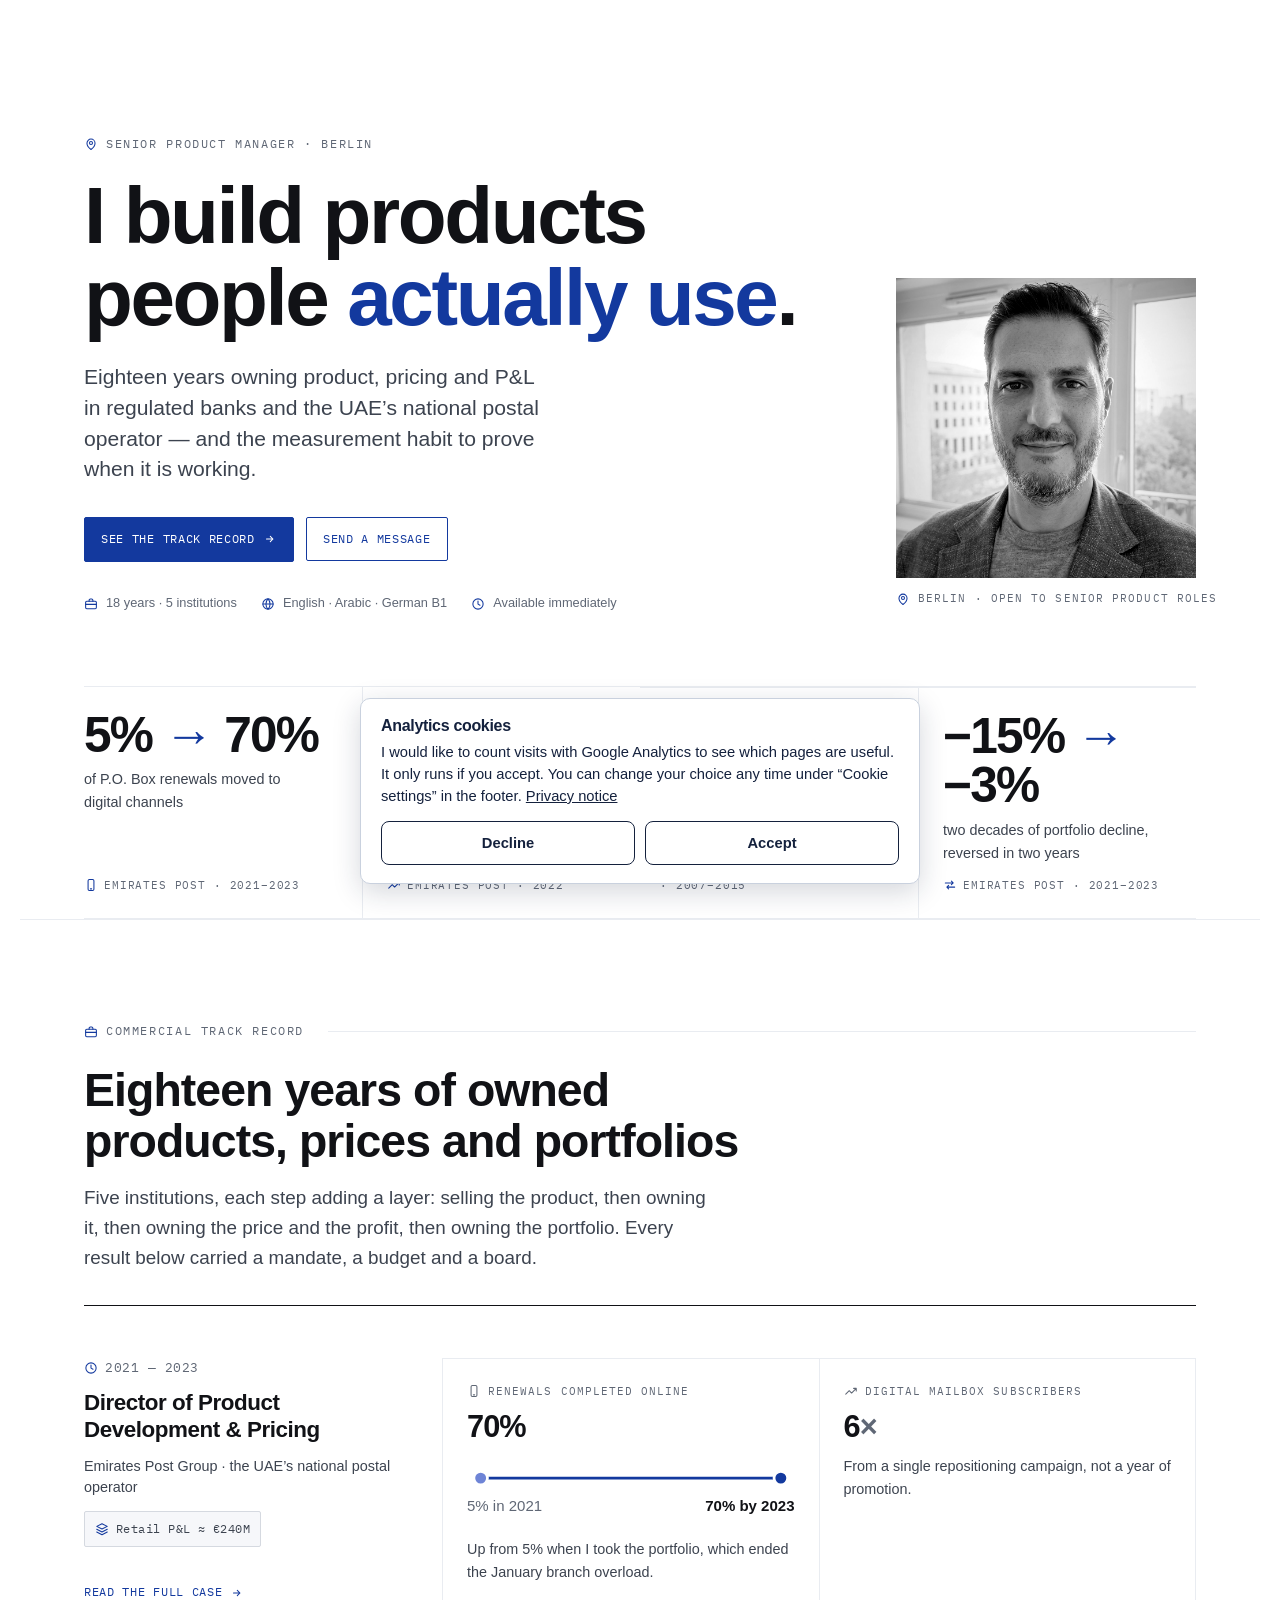
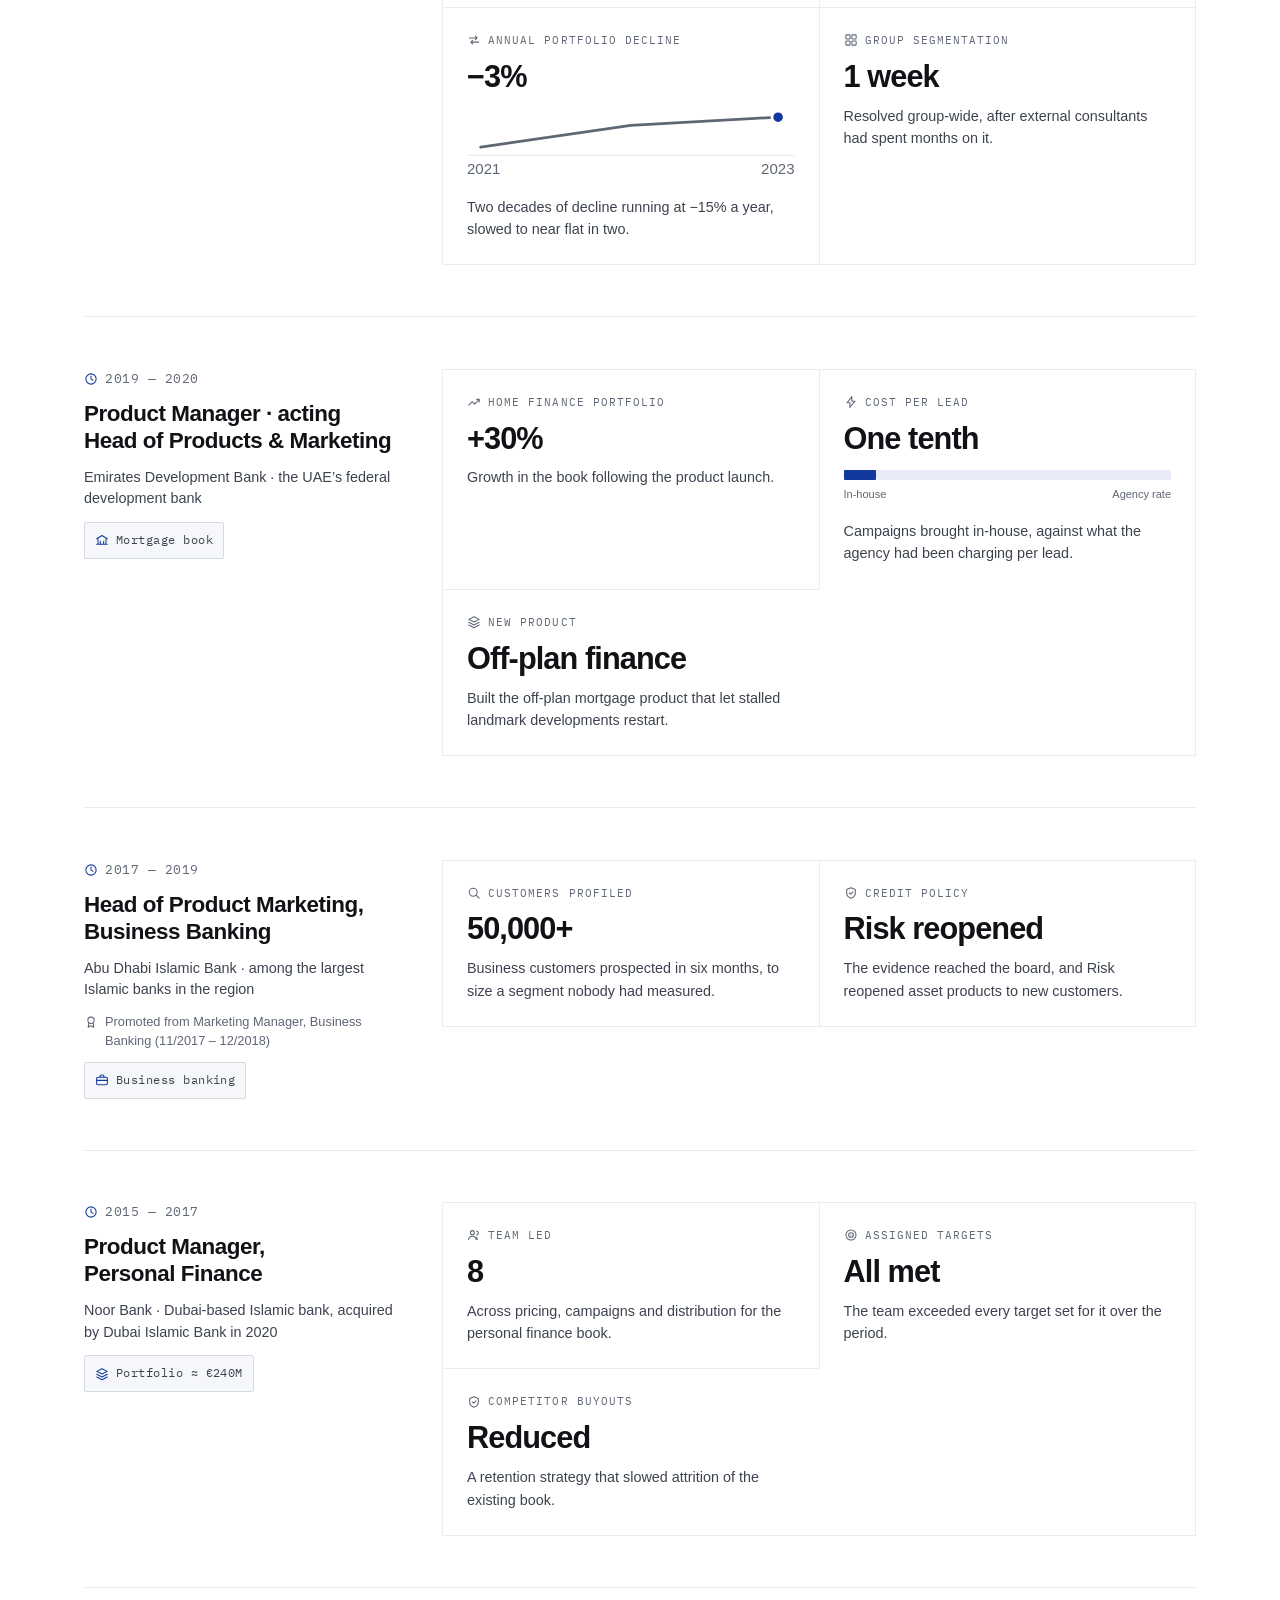
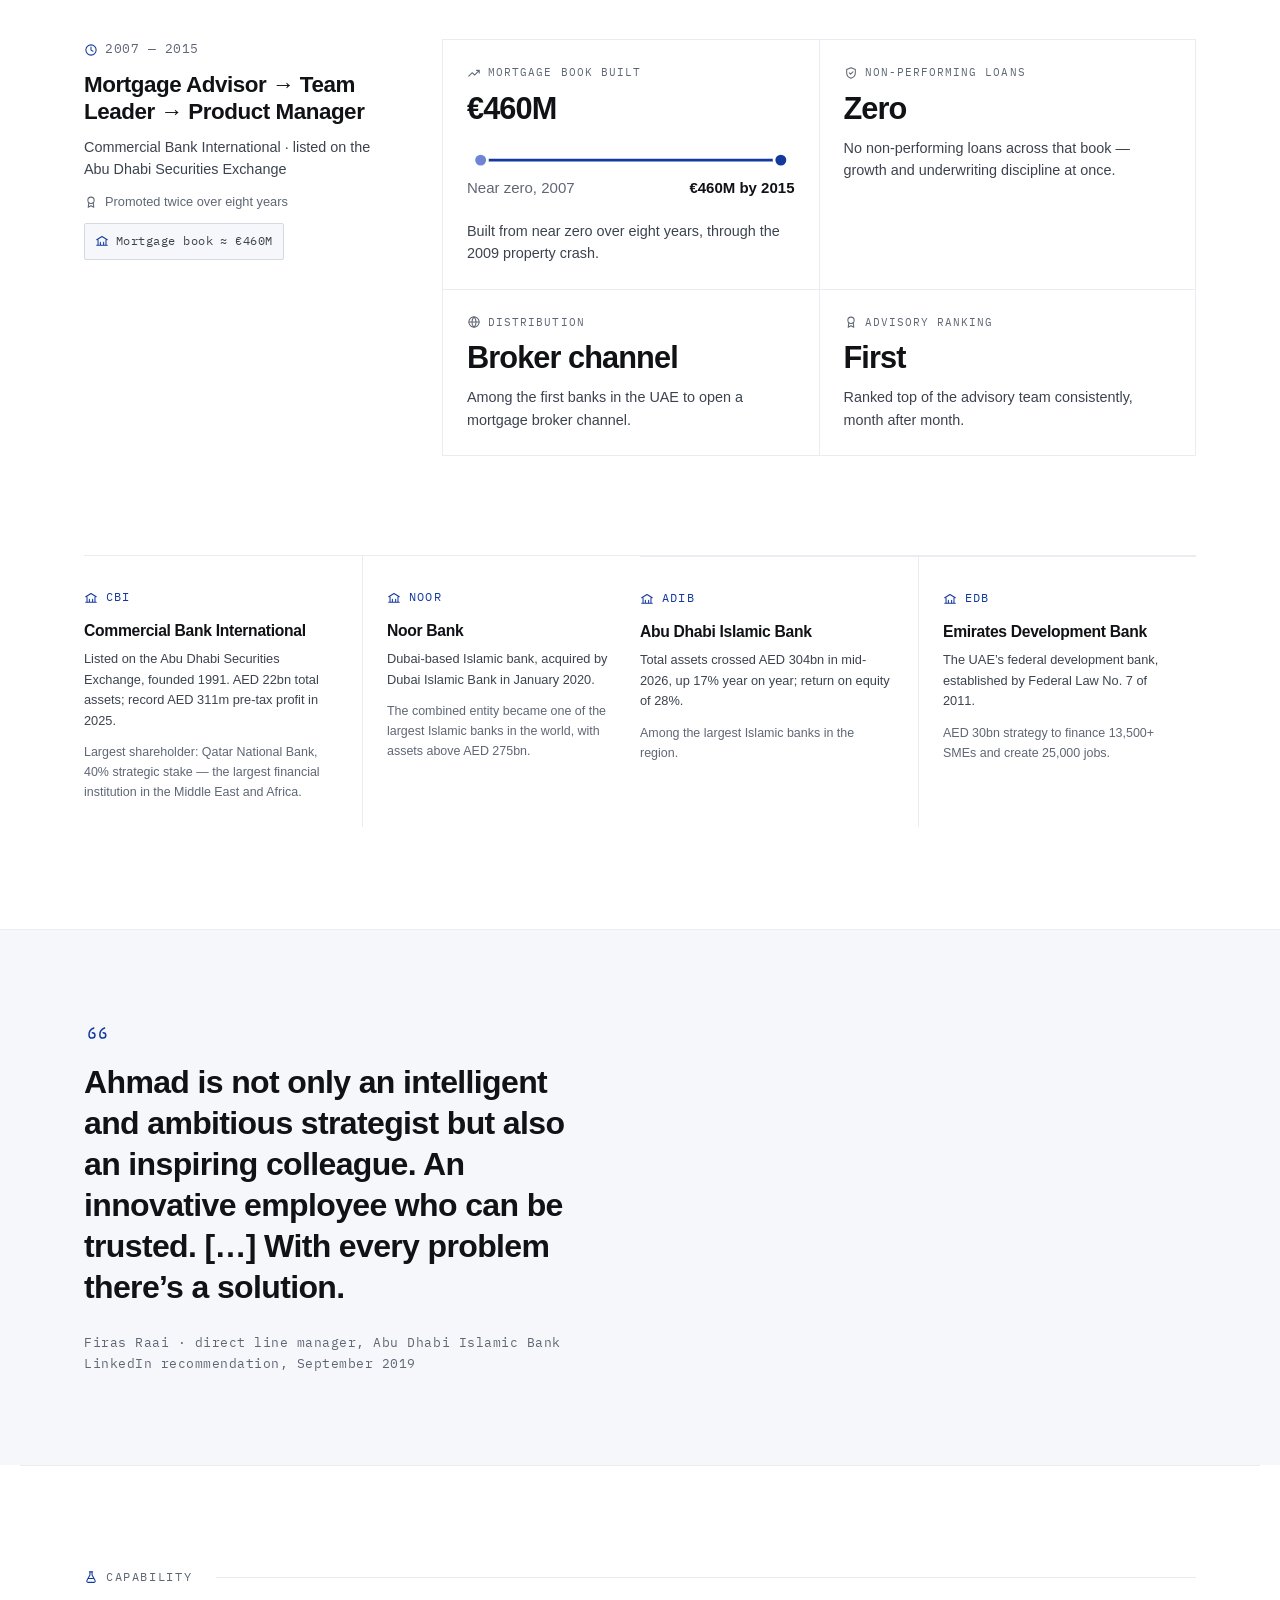
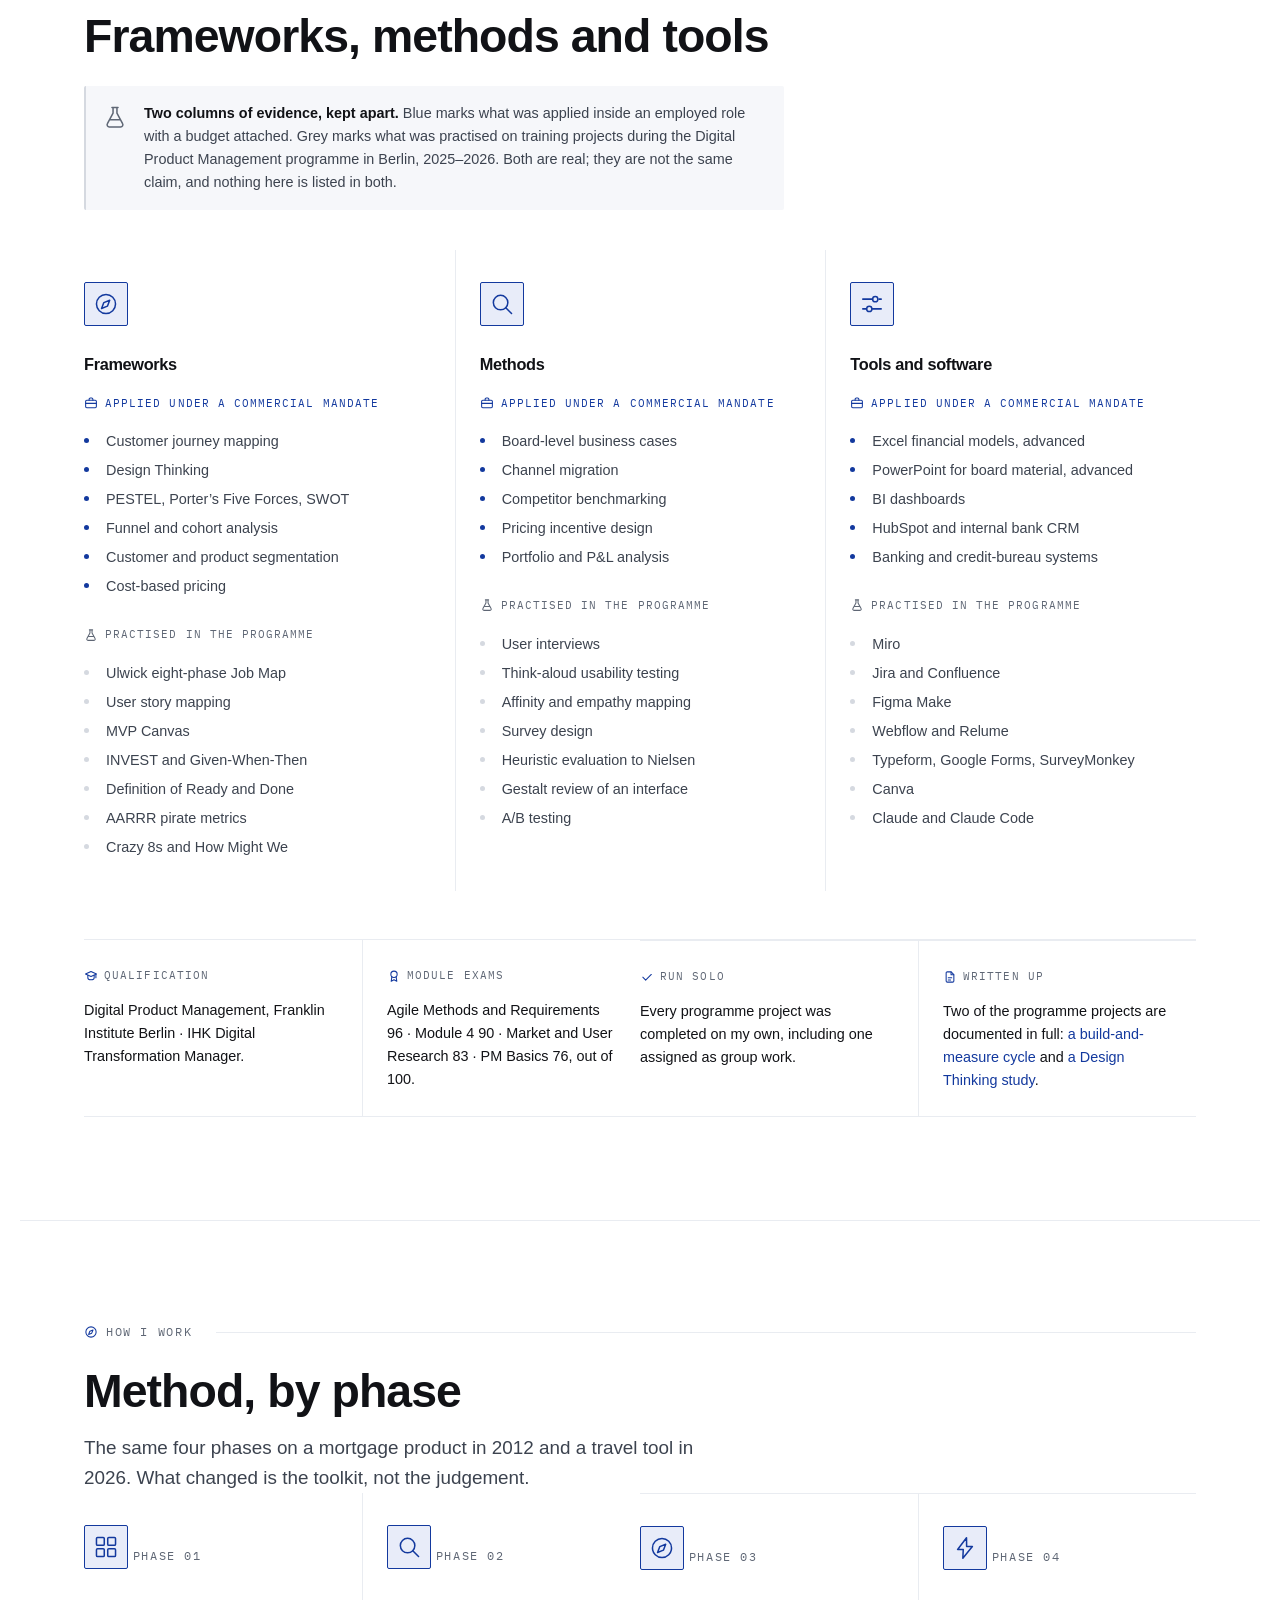
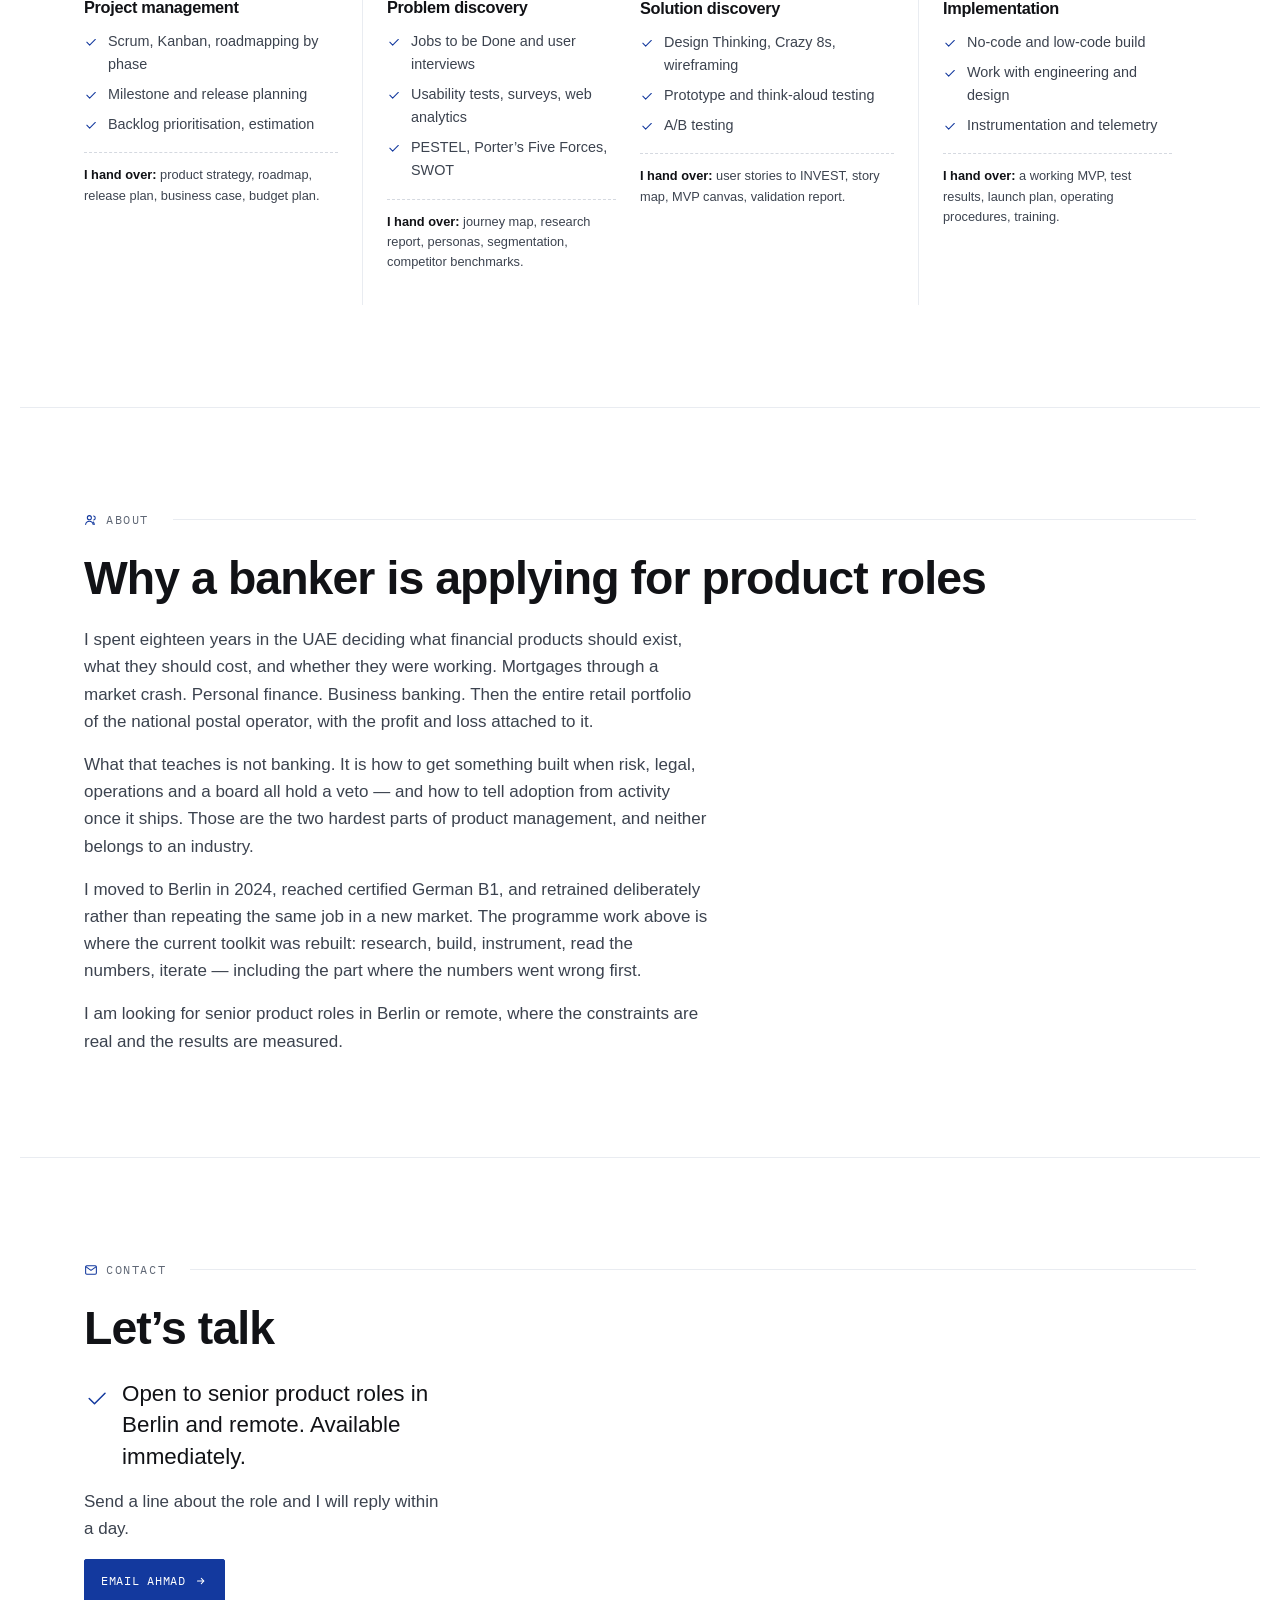
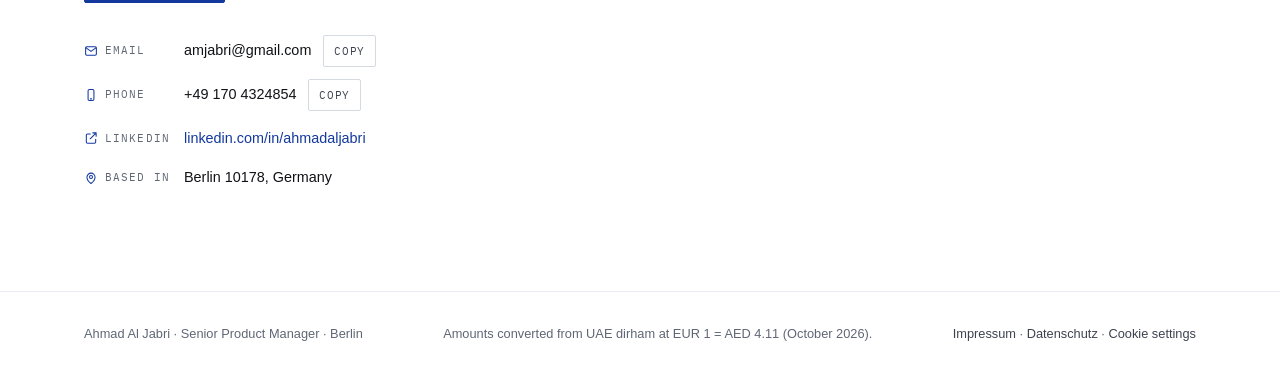
==== ahmad-site/index.html @ 1c02255a "Add files via upload" ====
<!doctype html><html><head><meta charset=utf8><meta name=viewport content="width=device-width,initial-scale=1,viewport-fit=cover"><style>:root{color-scheme:light;box-sizing:border-box;padding-top:env(safe-area-inset-top,0px);padding-bottom:env(safe-area-inset-bottom,0px)}html{scroll-padding-top:env(safe-area-inset-top,0px)}body{margin:0;padding:0;font:14px -apple-system,BlinkMacSystemFont,sans-serif;background:#fff;color:#000}img{max-width:100%}[hidden]:not([hidden=until-found i]){display:none!important}</style></head><body>
<!doctype html>
<html lang="en">
<head>
<meta charset="utf-8">
<meta name="viewport" content="width=device-width, initial-scale=1, viewport-fit=cover">
<title>Ahmad Al Jabri — Senior Product Manager</title>
<meta name="description" content="Senior product manager in Berlin. Eighteen years owning product, pricing and P&L in regulated banks and the UAE's national postal operator — and the measurement habit to prove when it is working.">
<link rel="stylesheet" href="assets/css/fonts.css">
<link rel="icon" href="assets/img/favicon.svg" type="image/svg+xml">
<link rel="canonical" href="https://ahmadaljabri.netlify.app/">
<meta property="og:type" content="website">
<meta property="og:title" content="Ahmad Al Jabri — Senior Product Manager">
<meta property="og:description" content="Senior product manager in Berlin. Eighteen years owning product, pricing and P&L in regulated banks and the UAE's national postal operator — and the measurement habit to prove when it is working.">
<meta property="og:url" content="https://ahmadaljabri.netlify.app/">
<meta property="og:image" content="https://ahmadaljabri.netlify.app/assets/img/ahmad.jpg">
<meta name="twitter:card" content="summary">
<link rel="stylesheet" href="assets/css/styles.css">
<link rel="stylesheet" href="assets/css/consent.css">
</head>
<body>

<!-- icon set -->
<svg class="icon-sprite" aria-hidden="true" focusable="false" xmlns="http://www.w3.org/2000/svg"><defs>
  <symbol id="i-arrow" viewBox="0 0 24 24"><path d="M4 12h14M13 6l6 6-6 6"/></symbol>
  <symbol id="i-arrow-sm" viewBox="0 0 24 24"><path d="M6 12h11M12.5 7.5 17 12l-4.5 4.5"/></symbol>
  <symbol id="i-rise" viewBox="0 0 24 24"><path d="M3 17.5l6-6 4 4 8-8M16.5 7.5H21v4.5"/></symbol>
  <symbol id="i-fall" viewBox="0 0 24 24"><path d="M3 6.5l6 6 4-4 8 8M16.5 16.5H21V12"/></symbol>
  <symbol id="i-chart" viewBox="0 0 24 24"><path d="M3 20.5h18M6.5 20.5V12M12 20.5V5.5M17.5 20.5V15"/></symbol>
  <symbol id="i-layers" viewBox="0 0 24 24"><path d="M12 3 3 7.5 12 12l9-4.5L12 3ZM3 12.4 12 17l9-4.6M3 17.2 12 21.8l9-4.6"/></symbol>
  <symbol id="i-target" viewBox="0 0 24 24"><circle cx="12" cy="12" r="8.6"/><circle cx="12" cy="12" r="4"/><path d="M12 11.9v.2"/></symbol>
  <symbol id="i-shield" viewBox="0 0 24 24"><path d="M12 2.9 4.6 6.1v6c0 4.2 3 7.5 7.4 9.1 4.4-1.6 7.4-4.9 7.4-9.1v-6L12 2.9Z"/><path d="M9.1 11.9l2.2 2.2 4-4"/></symbol>
  <symbol id="i-zap" viewBox="0 0 24 24"><path d="M13.4 2.6 5.2 13.4h5.2L10 21.4l8.8-10.8h-5.3l-.1-8Z"/></symbol>
  <symbol id="i-users" viewBox="0 0 24 24"><circle cx="9.2" cy="8" r="3.5"/><path d="M2.8 19.6a6.5 6.5 0 0 1 12.8 0M16.6 5.1a3.5 3.5 0 0 1 0 6.8M17.6 19.6a6.6 6.6 0 0 0-1.5-4.2"/></symbol>
  <symbol id="i-device" viewBox="0 0 24 24"><rect x="7" y="2.6" width="10" height="18.8" rx="2.2"/><path d="M11 18.6h2"/></symbol>
  <symbol id="i-grid" viewBox="0 0 24 24"><rect x="3.2" y="3.2" width="7.2" height="7.2" rx="1"/><rect x="13.6" y="3.2" width="7.2" height="7.2" rx="1"/><rect x="3.2" y="13.6" width="7.2" height="7.2" rx="1"/><rect x="13.6" y="13.6" width="7.2" height="7.2" rx="1"/></symbol>
  <symbol id="i-search" viewBox="0 0 24 24"><circle cx="10.7" cy="10.7" r="6.7"/><path d="m15.5 15.5 5.3 5.3"/></symbol>
  <symbol id="i-compass" viewBox="0 0 24 24"><circle cx="12" cy="12" r="8.8"/><path d="m15.4 8.6-2.1 5.4-5.4 2.1 2.1-5.4 5.4-2.1Z"/></symbol>
  <symbol id="i-globe" viewBox="0 0 24 24"><circle cx="12" cy="12" r="8.8"/><path d="M3.2 12h17.6M12 3.2c2.3 2.4 3.6 5.5 3.6 8.8S14.3 18.4 12 20.8c-2.3-2.4-3.6-5.5-3.6-8.8S9.7 5.6 12 3.2Z"/></symbol>
  <symbol id="i-bank" viewBox="0 0 24 24"><path d="M3 9.8 12 4.2l9 5.6M5.2 10.4v9h13.6v-9M3 19.4h18M9.2 19.4v-5.2M14.8 19.4v-5.2"/></symbol>
  <symbol id="i-briefcase" viewBox="0 0 24 24"><rect x="2.8" y="7.2" width="18.4" height="12.8" rx="2"/><path d="M8.8 7.2V5.4a2 2 0 0 1 2-2h2.4a2 2 0 0 1 2 2v1.8M2.8 12.6h18.4"/></symbol>
  <symbol id="i-cap" viewBox="0 0 24 24"><path d="M2.6 8.6 12 4.2l9.4 4.4L12 13 2.6 8.6Z"/><path d="M6.6 10.6v4.8c0 1.7 2.4 3 5.4 3s5.4-1.3 5.4-3v-4.8M20.4 9.6V15"/></symbol>
  <symbol id="i-award" viewBox="0 0 24 24"><circle cx="12" cy="9" r="5.4"/><path d="M8.3 13.4 7.2 21 12 18.4 16.8 21l-1.1-7.6"/></symbol>
  <symbol id="i-flask" viewBox="0 0 24 24"><path d="M9.2 3.2h5.6M10.2 3.2v5.2L5 18.2A2 2 0 0 0 6.8 21.2h10.4a2 2 0 0 0 1.8-3L13.8 8.4V3.2M7.6 14.6h8.8"/></symbol>
  <symbol id="i-sliders" viewBox="0 0 24 24"><path d="M3.5 7.5h9M18.5 7.5h2M3.5 16.5h3M12.5 16.5h8"/><circle cx="15" cy="7.5" r="2.4"/><circle cx="9.5" cy="16.5" r="2.4"/></symbol>
  <symbol id="i-doc" viewBox="0 0 24 24"><path d="M14 3.2H7.4a2 2 0 0 0-2 2v13.6a2 2 0 0 0 2 2h9.2a2 2 0 0 0 2-2V8L14 3.2Z"/><path d="M13.8 3.4V8h4.6M9 13.4h6M9 17h4"/></symbol>
  <symbol id="i-check" viewBox="0 0 24 24"><path d="m4.8 12.4 4.9 4.9L19.4 7.6"/></symbol>
  <symbol id="i-clock" viewBox="0 0 24 24"><circle cx="12" cy="12" r="8.8"/><path d="M12 7v5.2l3.4 2"/></symbol>
  <symbol id="i-pin" viewBox="0 0 24 24"><path d="M12 21.4s6.9-5.5 6.9-10.9a6.9 6.9 0 1 0-13.8 0C5.1 15.9 12 21.4 12 21.4Z"/><circle cx="12" cy="10.2" r="2.6"/></symbol>
  <symbol id="i-mail" viewBox="0 0 24 24"><rect x="2.8" y="4.8" width="18.4" height="14.4" rx="2"/><path d="m3.6 6.6 8.4 6.1 8.4-6.1"/></symbol>
  <symbol id="i-link" viewBox="0 0 24 24"><path d="M10.6 13.4 20.8 3.2M15 3.2h5.8V9M20 14.2V19a2 2 0 0 1-2 2H6a2 2 0 0 1-2-2V7a2 2 0 0 1 2-2h4.8"/></symbol>
  <symbol id="i-quote" viewBox="0 0 24 24"><path d="M9 7.4c-2.7 1.1-4.4 3.4-4.4 6.1 0 1.9 1.2 3.2 2.9 3.2 1.5 0 2.6-1.1 2.6-2.6 0-1.4-1-2.4-2.4-2.4M19 7.4c-2.7 1.1-4.4 3.4-4.4 6.1 0 1.9 1.2 3.2 2.9 3.2 1.5 0 2.6-1.1 2.6-2.6 0-1.4-1-2.4-2.4-2.4"/></symbol>
  <symbol id="i-swap" viewBox="0 0 24 24"><path d="M4 8.4h13.4M14.4 5.4l3 3-3 3M20 15.6H6.6M9.6 12.6l-3 3 3 3"/></symbol>
</defs></svg>

<div class="progress" aria-hidden="true"></div>
<a class="skip" href="#main">Skip to content</a>

<header class="nav">
  <div class="wrap nav-in">
    <a class="nav-name" href="index.html">Ahmad Al Jabri</a>
    <nav class="nav-links" aria-label="Primary">
      <a href="#work">Track record</a>
      <a href="#practice">Practice</a>
      <a href="#method">Method</a>
      <a href="#about">About</a>
    </nav>
    <a class="btn btn--sm" href="#contact">Send a message<svg class="icon icon--sm" aria-hidden="true"><use href="#i-arrow-sm"/></svg></a>
  </div>
</header>

<main id="main">

  <!-- ===================== HERO ===================== -->
  <section class="hero wrap" data-nav-trigger>
    <div class="hero-grid">
      <div>
        <p class="eyebrow enter" style="--i:0"><svg class="icon icon--sm" aria-hidden="true"><use href="#i-pin"/></svg>Senior Product Manager · Berlin</p>
        <h1 class="enter" style="--i:1">I build products people <em>actually use</em>.</h1>
        <p class="hero-sub enter" style="--i:2">Eighteen years owning product, pricing and P&amp;L in regulated banks and the UAE’s national postal operator — and the measurement habit to prove when it is working.</p>
        <div class="hero-actions enter" style="--i:3">
          <a class="btn" href="#work">See the track record<svg class="icon icon--sm" aria-hidden="true"><use href="#i-arrow-sm"/></svg></a>
          <a class="btn btn--ghost" href="#contact">Send a message</a>
        </div>
        <div class="hero-note enter" style="--i:4">
          <span><svg class="icon icon--sm" aria-hidden="true"><use href="#i-briefcase"/></svg>18 years · 5 institutions</span>
          <span><svg class="icon icon--sm" aria-hidden="true"><use href="#i-globe"/></svg>English · Arabic · German B1</span>
          <span><svg class="icon icon--sm" aria-hidden="true"><use href="#i-clock"/></svg>Available immediately</span>
        </div>
      </div>
      <figure class="portrait enter" style="--i:2">
        <img src="assets/img/ahmad.jpg" alt="Ahmad Al Jabri" width="520" height="520">
        <figcaption><svg class="icon icon--sm" aria-hidden="true"><use href="#i-pin"/></svg>Berlin · open to senior product roles</figcaption>
      </figure>
    </div>
  </section>

  <!-- ===================== PROOF — COMMERCIAL RESULTS ONLY =====================
       Every figure on this strip comes from an employed role with a profit
       and loss attached. Training results are not admitted here, and each
       tile names the mandate it came from so the reader never has to guess.  -->
  <section class="wrap">
    <div class="proof" data-stagger>
      <div class="reveal">
        <p class="figure num">5% <span class="unit">→</span> 70%</p>
        <p class="caption">of P.O. Box renewals moved to digital channels</p>
        <p class="src"><svg class="icon icon--sm" aria-hidden="true"><use href="#i-device"/></svg>Emirates Post · 2021–2023</p>
      </div>
      <div class="reveal">
        <p class="figure num"><span data-count="6" data-dur="700">6</span><span class="unit">×</span></p>
        <p class="caption">Digital Mailbox subscribers, in a single campaign</p>
        <p class="src"><svg class="icon icon--sm" aria-hidden="true"><use href="#i-rise"/></svg>Emirates Post · 2022</p>
      </div>
      <div class="reveal">
        <p class="figure num">≈ €<span data-count="460" data-dur="1000">460</span>M</p>
        <p class="caption">mortgage book built from near zero, with zero non-performing loans</p>
        <p class="src"><svg class="icon icon--sm" aria-hidden="true"><use href="#i-shield"/></svg>Commercial Bank International · 2007–2015</p>
      </div>
      <div class="reveal">
        <p class="figure num">−15% <span class="unit">→</span> −3%</p>
        <p class="caption">two decades of portfolio decline, reversed in two years</p>
        <p class="src"><svg class="icon icon--sm" aria-hidden="true"><use href="#i-swap"/></svg>Emirates Post · 2021–2023</p>
      </div>
    </div>
  </section>

  <!-- ===================== TIER ONE — COMMERCIAL TRACK RECORD ===================== -->
  <section class="section wrap" id="work">
    <div class="section-head">
      <p class="eyebrow"><svg class="icon icon--sm" aria-hidden="true"><use href="#i-briefcase"/></svg>Commercial track record</p><span class="line"></span>
    </div>
    <h2>Eighteen years of owned products, prices and portfolios</h2>
    <p class="lede" style="margin-top:16px">Five institutions, each step adding a layer: selling the product, then owning it, then owning the price and the profit, then owning the portfolio. Every result below carried a mandate, a budget and a board.</p>

    <div class="roles">

      <article class="role">
        <div class="role-grid">
          <div class="role-id">
            <p class="years"><svg class="icon icon--sm" aria-hidden="true"><use href="#i-clock"/></svg>2021 — 2023</p>
            <h3 class="role-title">Director of Product Development &amp; Pricing</h3>
            <p class="role-org">Emirates Post Group · the UAE’s national postal operator</p>
            <p class="scale"><svg class="icon icon--sm" aria-hidden="true"><use href="#i-layers"/></svg>Retail P&amp;L ≈ €240M</p>
            <a class="more" href="case-emirates-post.html">Read the full case <svg class="icon icon--sm" aria-hidden="true"><use href="#i-arrow-sm"/></svg></a>
          </div>
          <div class="tiles" data-stagger>
          <div class="tile reveal">
            <p class="t-label"><svg class="icon icon--sm" aria-hidden="true"><use href="#i-device"/></svg>Renewals completed online</p>
            <p class="t-value"><span data-count="70" data-dur="900">70</span>%</p>
            <div class="t-plot"><svg viewBox="0 0 240 46" role="img" aria-label="Renewals online rose from 5 percent in 2021 to 70 percent by 2023"><line class="db-track" x1="10" y1="14" x2="230" y2="14"/><line class="db-fill" x1="10" y1="14" x2="230" y2="14" style="--len:220"/><circle class="db-a" cx="10" cy="14" r="5"/><circle class="db-b" cx="230" cy="14" r="5"/><text class="db-lab" x="0" y="38" text-anchor="start">5% in 2021</text><text class="db-lab db-lab--b" x="240" y="38" text-anchor="end">70% by 2023</text></svg></div><p class="t-caption">Up from 5% when I took the portfolio, which ended the January branch overload.</p>
          </div>
          <div class="tile reveal">
            <p class="t-label"><svg class="icon icon--sm" aria-hidden="true"><use href="#i-rise"/></svg>Digital Mailbox subscribers</p>
            <p class="t-value"><span data-count="6" data-dur="700">6</span><span class="unit">×</span></p>
            <p class="t-caption">From a single repositioning campaign, not a year of promotion.</p>
          </div>
          <div class="tile reveal">
            <p class="t-label"><svg class="icon icon--sm" aria-hidden="true"><use href="#i-swap"/></svg>Annual portfolio decline</p>
            <p class="t-value">−<span data-count="3" data-dur="800">3</span>%</p>
            <div class="t-plot"><svg viewBox="0 0 240 52" role="img" aria-label="Annual portfolio decline: −15 percent in 2021, −5 percent in 2022, −3 percent in 2023"><line class="sp-base" x1="0" y1="34" x2="240" y2="34"/><polyline class="sp-line" points="10,28 120,12 228,6" style="--len:230"/><circle class="sp-dot" cx="228" cy="6" r="4.5"/><text class="sp-lab" x="0" y="48" text-anchor="start">2021</text><text class="sp-lab" x="240" y="48" text-anchor="end">2023</text></svg></div><p class="t-caption">Two decades of decline running at −15% a year, slowed to near flat in two.</p>
          </div>
          <div class="tile reveal">
            <p class="t-label"><svg class="icon icon--sm" aria-hidden="true"><use href="#i-grid"/></svg>Group segmentation</p>
            <p class="t-value">1 week</p>
            <p class="t-caption">Resolved group-wide, after external consultants had spent months on it.</p>
          </div>
          </div>
        </div>
      </article>

      <article class="role">
        <div class="role-grid">
          <div class="role-id">
            <p class="years"><svg class="icon icon--sm" aria-hidden="true"><use href="#i-clock"/></svg>2019 — 2020</p>
            <h3 class="role-title">Product Manager · acting Head of Products &amp; Marketing</h3>
            <p class="role-org">Emirates Development Bank · the UAE’s federal development bank</p>
            <p class="scale"><svg class="icon icon--sm" aria-hidden="true"><use href="#i-bank"/></svg>Mortgage book</p>
          </div>
          <div class="tiles" data-stagger>
          <div class="tile reveal">
            <p class="t-label"><svg class="icon icon--sm" aria-hidden="true"><use href="#i-rise"/></svg>Home finance portfolio</p>
            <p class="t-value">+<span data-count="30" data-dur="800">30</span>%</p>
            <p class="t-caption">Growth in the book following the product launch.</p>
          </div>
          <div class="tile reveal">
            <p class="t-label"><svg class="icon icon--sm" aria-hidden="true"><use href="#i-zap"/></svg>Cost per lead</p>
            <p class="t-value">One tenth</p>
            <div class="t-plot"><div class="meter" role="img" aria-label="Cost per lead in-house was one tenth of the agency rate"><i data-w="10%"></i></div><div class="meter-scale"><span>In-house</span><span>Agency rate</span></div></div><p class="t-caption">Campaigns brought in-house, against what the agency had been charging per lead.</p>
          </div>
          <div class="tile reveal">
            <p class="t-label"><svg class="icon icon--sm" aria-hidden="true"><use href="#i-layers"/></svg>New product</p>
            <p class="t-value">Off-plan finance</p>
            <p class="t-caption">Built the off-plan mortgage product that let stalled landmark developments restart.</p>
          </div>
          </div>
        </div>
      </article>

      <article class="role">
        <div class="role-grid">
          <div class="role-id">
            <p class="years"><svg class="icon icon--sm" aria-hidden="true"><use href="#i-clock"/></svg>2017 — 2019</p>
            <h3 class="role-title">Head of Product Marketing, Business Banking</h3>
            <p class="role-org">Abu Dhabi Islamic Bank · among the largest Islamic banks in the region</p>
            <p class="role-prior"><svg class="icon icon--sm" aria-hidden="true"><use href="#i-award"/></svg>Promoted from Marketing Manager, Business Banking (11/2017 – 12/2018)</p>
            <p class="scale"><svg class="icon icon--sm" aria-hidden="true"><use href="#i-briefcase"/></svg>Business banking</p>
          </div>
          <div class="tiles" data-stagger>
          <div class="tile reveal">
            <p class="t-label"><svg class="icon icon--sm" aria-hidden="true"><use href="#i-search"/></svg>Customers profiled</p>
            <p class="t-value"><span data-count="50000" data-dur="1000">50,000</span>+</p>
            <p class="t-caption">Business customers prospected in six months, to size a segment nobody had measured.</p>
          </div>
          <div class="tile reveal">
            <p class="t-label"><svg class="icon icon--sm" aria-hidden="true"><use href="#i-shield"/></svg>Credit policy</p>
            <p class="t-value">Risk reopened</p>
            <p class="t-caption">The evidence reached the board, and Risk reopened asset products to new customers.</p>
          </div>
          </div>
        </div>
      </article>

      <article class="role">
        <div class="role-grid">
          <div class="role-id">
            <p class="years"><svg class="icon icon--sm" aria-hidden="true"><use href="#i-clock"/></svg>2015 — 2017</p>
            <h3 class="role-title">Product Manager, Personal Finance</h3>
            <p class="role-org">Noor Bank · Dubai-based Islamic bank, acquired by Dubai Islamic Bank in 2020</p>
            <p class="scale"><svg class="icon icon--sm" aria-hidden="true"><use href="#i-layers"/></svg>Portfolio ≈ €240M</p>
          </div>
          <div class="tiles" data-stagger>
          <div class="tile reveal">
            <p class="t-label"><svg class="icon icon--sm" aria-hidden="true"><use href="#i-users"/></svg>Team led</p>
            <p class="t-value"><span data-count="8" data-dur="600">8</span></p>
            <p class="t-caption">Across pricing, campaigns and distribution for the personal finance book.</p>
          </div>
          <div class="tile reveal">
            <p class="t-label"><svg class="icon icon--sm" aria-hidden="true"><use href="#i-target"/></svg>Assigned targets</p>
            <p class="t-value">All met</p>
            <p class="t-caption">The team exceeded every target set for it over the period.</p>
          </div>
          <div class="tile reveal">
            <p class="t-label"><svg class="icon icon--sm" aria-hidden="true"><use href="#i-shield"/></svg>Competitor buyouts</p>
            <p class="t-value">Reduced</p>
            <p class="t-caption">A retention strategy that slowed attrition of the existing book.</p>
          </div>
          </div>
        </div>
      </article>

      <article class="role">
        <div class="role-grid">
          <div class="role-id">
            <p class="years"><svg class="icon icon--sm" aria-hidden="true"><use href="#i-clock"/></svg>2007 — 2015</p>
            <h3 class="role-title">Mortgage Advisor → Team Leader → Product Manager</h3>
            <p class="role-org">Commercial Bank International · listed on the Abu Dhabi Securities Exchange</p>
            <p class="role-prior"><svg class="icon icon--sm" aria-hidden="true"><use href="#i-award"/></svg>Promoted twice over eight years</p>
            <p class="scale"><svg class="icon icon--sm" aria-hidden="true"><use href="#i-bank"/></svg>Mortgage book ≈ €460M</p>
          </div>
          <div class="tiles" data-stagger>
          <div class="tile reveal">
            <p class="t-label"><svg class="icon icon--sm" aria-hidden="true"><use href="#i-rise"/></svg>Mortgage book built</p>
            <p class="t-value">€<span data-count="460" data-dur="1000">460</span>M</p>
            <div class="t-plot"><svg viewBox="0 0 240 46" role="img" aria-label="Mortgage book grew from near zero in 2007 to about 460 million euro by 2015"><line class="db-track" x1="10" y1="14" x2="230" y2="14"/><line class="db-fill" x1="10" y1="14" x2="230" y2="14" style="--len:220"/><circle class="db-a" cx="10" cy="14" r="5"/><circle class="db-b" cx="230" cy="14" r="5"/><text class="db-lab" x="0" y="38" text-anchor="start">Near zero, 2007</text><text class="db-lab db-lab--b" x="240" y="38" text-anchor="end">€460M by 2015</text></svg></div><p class="t-caption">Built from near zero over eight years, through the 2009 property crash.</p>
          </div>
          <div class="tile reveal">
            <p class="t-label"><svg class="icon icon--sm" aria-hidden="true"><use href="#i-shield"/></svg>Non-performing loans</p>
            <p class="t-value">Zero</p>
            <p class="t-caption">No non-performing loans across that book — growth and underwriting discipline at once.</p>
          </div>
          <div class="tile reveal">
            <p class="t-label"><svg class="icon icon--sm" aria-hidden="true"><use href="#i-globe"/></svg>Distribution</p>
            <p class="t-value">Broker channel</p>
            <p class="t-caption">Among the first banks in the UAE to open a mortgage broker channel.</p>
          </div>
          <div class="tile reveal">
            <p class="t-label"><svg class="icon icon--sm" aria-hidden="true"><use href="#i-award"/></svg>Advisory ranking</p>
            <p class="t-value">First</p>
            <p class="t-caption">Ranked top of the advisory team consistently, month after month.</p>
          </div>
          </div>
        </div>
      </article>

    </div>

    <!-- institutions, for a reader who does not know the market -->
    <div class="orgs" data-stagger>
      <div class="reveal">
        <p class="mark"><svg class="icon icon--sm" aria-hidden="true"><use href="#i-bank"/></svg>CBI</p>
        <h4>Commercial Bank International</h4>
        <p>Listed on the Abu Dhabi Securities Exchange, founded 1991. AED 22bn total assets; record AED 311m pre-tax profit in 2025.</p>
        <p class="note">Largest shareholder: Qatar National Bank, 40% strategic stake — the largest financial institution in the Middle East and Africa.</p>
      </div>
      <div class="reveal">
        <p class="mark"><svg class="icon icon--sm" aria-hidden="true"><use href="#i-bank"/></svg>NOOR</p>
        <h4>Noor Bank</h4>
        <p>Dubai-based Islamic bank, acquired by Dubai Islamic Bank in January 2020.</p>
        <p class="note">The combined entity became one of the largest Islamic banks in the world, with assets above AED 275bn.</p>
      </div>
      <div class="reveal">
        <p class="mark"><svg class="icon icon--sm" aria-hidden="true"><use href="#i-bank"/></svg>ADIB</p>
        <h4>Abu Dhabi Islamic Bank</h4>
        <p>Total assets crossed AED 304bn in mid-2026, up 17% year on year; return on equity of 28%.</p>
        <p class="note">Among the largest Islamic banks in the region.</p>
      </div>
      <div class="reveal">
        <p class="mark"><svg class="icon icon--sm" aria-hidden="true"><use href="#i-bank"/></svg>EDB</p>
        <h4>Emirates Development Bank</h4>
        <p>The UAE’s federal development bank, established by Federal Law No. 7 of 2011.</p>
        <p class="note">AED 30bn strategy to finance 13,500+ SMEs and create 25,000 jobs.</p>
      </div>
    </div>
  </section>

  <!-- ===================== QUOTE ===================== -->
  <section class="quote">
    <div class="wrap">
      <blockquote class="reveal">
        <svg class="icon icon--lg mark-icon" aria-hidden="true"><use href="#i-quote"/></svg>
        <p class="text"><q>Ahmad is not only an intelligent and ambitious strategist but also an inspiring colleague. An innovative employee who can be trusted. […] With every problem there’s a solution.</q></p>
        <cite>Firas Raai · direct line manager, Abu Dhabi Islamic Bank<br>LinkedIn recommendation, September 2019</cite>
      </blockquote>
    </div>
  </section>

  <!-- ===================== TIER TWO — PROGRAMME PRACTICE =====================
       Deliberately below the commercial record, in a different object (card,
       not index entry), behind an explicit label. These are training
       projects with grades, not mandates with a P&L, and the page says so
       rather than letting the reader work it out.                           -->
  <section class="section wrap" id="practice">
    <div class="section-head">
      <p class="eyebrow"><svg class="icon icon--sm" aria-hidden="true"><use href="#i-flask"/></svg>Capability</p><span class="line"></span>
    </div>
    <h2>Frameworks, methods and tools</h2>

    <div class="tier tier--quiet reveal" style="margin-top:24px">
      <svg class="icon icon--lg" aria-hidden="true"><use href="#i-flask"/></svg>
      <p><b>Two columns of evidence, kept apart.</b> Blue marks what was applied inside an employed role with a budget attached. Grey marks what was practised on training projects during the Digital Product Management programme in Berlin, 2025–2026. Both are real; they are not the same claim, and nothing here is listed in both.</p>
    </div>

    <div class="method method--three" data-stagger style="margin-top:40px">
      <div class="reveal">
        <span class="m-icon"><svg class="icon icon--lg" aria-hidden="true"><use href="#i-compass"/></svg></span>
        <h4>Frameworks</h4>
        <div class="cap-group">
          <p class="cap-label cap-label--pro"><svg class="icon icon--sm" aria-hidden="true"><use href="#i-briefcase"/></svg>Applied under a commercial mandate</p>
          <ul class="cap-list">
            <li class="is-pro"><span class="dot"></span><span>Customer journey mapping</span></li>
            <li class="is-pro"><span class="dot"></span><span>Design Thinking</span></li>
            <li class="is-pro"><span class="dot"></span><span>PESTEL, Porter’s Five Forces, SWOT</span></li>
            <li class="is-pro"><span class="dot"></span><span>Funnel and cohort analysis</span></li>
            <li class="is-pro"><span class="dot"></span><span>Customer and product segmentation</span></li>
            <li class="is-pro"><span class="dot"></span><span>Cost-based pricing</span></li>
          </ul>
        </div>
        <div class="cap-group">
          <p class="cap-label"><svg class="icon icon--sm" aria-hidden="true"><use href="#i-flask"/></svg>Practised in the programme</p>
          <ul class="cap-list">
            <li><span class="dot"></span><span>Ulwick eight-phase Job Map</span></li>
            <li><span class="dot"></span><span>User story mapping</span></li>
            <li><span class="dot"></span><span>MVP Canvas</span></li>
            <li><span class="dot"></span><span>INVEST and Given-When-Then</span></li>
            <li><span class="dot"></span><span>Definition of Ready and Done</span></li>
            <li><span class="dot"></span><span>AARRR pirate metrics</span></li>
            <li><span class="dot"></span><span>Crazy 8s and How Might We</span></li>
          </ul>
        </div>
      </div>
      <div class="reveal">
        <span class="m-icon"><svg class="icon icon--lg" aria-hidden="true"><use href="#i-search"/></svg></span>
        <h4>Methods</h4>
        <div class="cap-group">
          <p class="cap-label cap-label--pro"><svg class="icon icon--sm" aria-hidden="true"><use href="#i-briefcase"/></svg>Applied under a commercial mandate</p>
          <ul class="cap-list">
            <li class="is-pro"><span class="dot"></span><span>Board-level business cases</span></li>
            <li class="is-pro"><span class="dot"></span><span>Channel migration</span></li>
            <li class="is-pro"><span class="dot"></span><span>Competitor benchmarking</span></li>
            <li class="is-pro"><span class="dot"></span><span>Pricing incentive design</span></li>
            <li class="is-pro"><span class="dot"></span><span>Portfolio and P&amp;L analysis</span></li>
          </ul>
        </div>
        <div class="cap-group">
          <p class="cap-label"><svg class="icon icon--sm" aria-hidden="true"><use href="#i-flask"/></svg>Practised in the programme</p>
          <ul class="cap-list">
            <li><span class="dot"></span><span>User interviews</span></li>
            <li><span class="dot"></span><span>Think-aloud usability testing</span></li>
            <li><span class="dot"></span><span>Affinity and empathy mapping</span></li>
            <li><span class="dot"></span><span>Survey design</span></li>
            <li><span class="dot"></span><span>Heuristic evaluation to Nielsen</span></li>
            <li><span class="dot"></span><span>Gestalt review of an interface</span></li>
            <li><span class="dot"></span><span>A/B testing</span></li>
          </ul>
        </div>
      </div>
      <div class="reveal">
        <span class="m-icon"><svg class="icon icon--lg" aria-hidden="true"><use href="#i-sliders"/></svg></span>
        <h4>Tools and software</h4>
        <div class="cap-group">
          <p class="cap-label cap-label--pro"><svg class="icon icon--sm" aria-hidden="true"><use href="#i-briefcase"/></svg>Applied under a commercial mandate</p>
          <ul class="cap-list">
            <li class="is-pro"><span class="dot"></span><span>Excel financial models, advanced</span></li>
            <li class="is-pro"><span class="dot"></span><span>PowerPoint for board material, advanced</span></li>
            <li class="is-pro"><span class="dot"></span><span>BI dashboards</span></li>
            <li class="is-pro"><span class="dot"></span><span>HubSpot and internal bank CRM</span></li>
            <li class="is-pro"><span class="dot"></span><span>Banking and credit-bureau systems</span></li>
          </ul>
        </div>
        <div class="cap-group">
          <p class="cap-label"><svg class="icon icon--sm" aria-hidden="true"><use href="#i-flask"/></svg>Practised in the programme</p>
          <ul class="cap-list">
            <li><span class="dot"></span><span>Miro</span></li>
            <li><span class="dot"></span><span>Jira and Confluence</span></li>
            <li><span class="dot"></span><span>Figma Make</span></li>
            <li><span class="dot"></span><span>Webflow and Relume</span></li>
            <li><span class="dot"></span><span>Typeform, Google Forms, SurveyMonkey</span></li>
            <li><span class="dot"></span><span>Canva</span></li>
            <li><span class="dot"></span><span>Claude and Claude Code</span></li>
          </ul>
        </div>
      </div>
    </div>

    <div class="glance" data-stagger style="margin-top:48px">
      <div class="reveal">
        <p class="k"><svg class="icon icon--sm" aria-hidden="true"><use href="#i-cap"/></svg>Qualification</p>
        <p class="v">Digital Product Management, Franklin Institute Berlin · IHK Digital Transformation Manager.</p>
      </div>
      <div class="reveal">
        <p class="k"><svg class="icon icon--sm" aria-hidden="true"><use href="#i-award"/></svg>Module exams</p>
        <p class="v">Agile Methods and Requirements 96 · Module 4 90 · Market and User Research 83 · PM Basics 76, out of 100.</p>
      </div>
      <div class="reveal">
        <p class="k"><svg class="icon icon--sm" aria-hidden="true"><use href="#i-check"/></svg>Run solo</p>
        <p class="v">Every programme project was completed on my own, including one assigned as group work.</p>
      </div>
      <div class="reveal">
        <p class="k"><svg class="icon icon--sm" aria-hidden="true"><use href="#i-doc"/></svg>Written up</p>
        <p class="v">Two of the programme projects are documented in full: <a href="case-tripin.html">a build-and-measure cycle</a> and <a href="case-aleppo.html">a Design Thinking study</a>.</p>
      </div>
    </div>
  </section>

  <!-- ===================== METHOD ===================== -->
  <section class="section wrap" id="method">
    <div class="section-head">
      <p class="eyebrow"><svg class="icon icon--sm" aria-hidden="true"><use href="#i-compass"/></svg>How I work</p><span class="line"></span>
    </div>
    <h2>Method, by phase</h2>
    <p class="lede" style="margin-top:16px">The same four phases on a mortgage product in 2012 and a travel tool in 2026. What changed is the toolkit, not the judgement.</p>

    <div class="method" data-stagger>
      <div class="reveal">
        <span class="m-icon"><svg class="icon icon--lg" aria-hidden="true"><use href="#i-grid"/></svg></span>
        <p class="eyebrow">Phase 01</p>
        <h4>Project management</h4>
        <ul class="m-list">
          <li><svg class="icon icon--sm" aria-hidden="true"><use href="#i-check"/></svg>Scrum, Kanban, roadmapping by phase</li>
          <li><svg class="icon icon--sm" aria-hidden="true"><use href="#i-check"/></svg>Milestone and release planning</li>
          <li><svg class="icon icon--sm" aria-hidden="true"><use href="#i-check"/></svg>Backlog prioritisation, estimation</li>
        </ul>
        <p class="m-out"><b>I hand over:</b> product strategy, roadmap, release plan, business case, budget plan.</p>
      </div>
      <div class="reveal">
        <span class="m-icon"><svg class="icon icon--lg" aria-hidden="true"><use href="#i-search"/></svg></span>
        <p class="eyebrow">Phase 02</p>
        <h4>Problem discovery</h4>
        <ul class="m-list">
          <li><svg class="icon icon--sm" aria-hidden="true"><use href="#i-check"/></svg>Jobs to be Done and user interviews</li>
          <li><svg class="icon icon--sm" aria-hidden="true"><use href="#i-check"/></svg>Usability tests, surveys, web analytics</li>
          <li><svg class="icon icon--sm" aria-hidden="true"><use href="#i-check"/></svg>PESTEL, Porter’s Five Forces, SWOT</li>
        </ul>
        <p class="m-out"><b>I hand over:</b> journey map, research report, personas, segmentation, competitor benchmarks.</p>
      </div>
      <div class="reveal">
        <span class="m-icon"><svg class="icon icon--lg" aria-hidden="true"><use href="#i-compass"/></svg></span>
        <p class="eyebrow">Phase 03</p>
        <h4>Solution discovery</h4>
        <ul class="m-list">
          <li><svg class="icon icon--sm" aria-hidden="true"><use href="#i-check"/></svg>Design Thinking, Crazy 8s, wireframing</li>
          <li><svg class="icon icon--sm" aria-hidden="true"><use href="#i-check"/></svg>Prototype and think-aloud testing</li>
          <li><svg class="icon icon--sm" aria-hidden="true"><use href="#i-check"/></svg>A/B testing</li>
        </ul>
        <p class="m-out"><b>I hand over:</b> user stories to INVEST, story map, MVP canvas, validation report.</p>
      </div>
      <div class="reveal">
        <span class="m-icon"><svg class="icon icon--lg" aria-hidden="true"><use href="#i-zap"/></svg></span>
        <p class="eyebrow">Phase 04</p>
        <h4>Implementation</h4>
        <ul class="m-list">
          <li><svg class="icon icon--sm" aria-hidden="true"><use href="#i-check"/></svg>No-code and low-code build</li>
          <li><svg class="icon icon--sm" aria-hidden="true"><use href="#i-check"/></svg>Work with engineering and design</li>
          <li><svg class="icon icon--sm" aria-hidden="true"><use href="#i-check"/></svg>Instrumentation and telemetry</li>
        </ul>
        <p class="m-out"><b>I hand over:</b> a working MVP, test results, launch plan, operating procedures, training.</p>
      </div>
    </div>
  </section>

  <!-- ===================== ABOUT ===================== -->
  <section class="section wrap" id="about">
    <div class="section-head">
      <p class="eyebrow"><svg class="icon icon--sm" aria-hidden="true"><use href="#i-users"/></svg>About</p><span class="line"></span>
    </div>
    <h2>Why a banker is applying for product roles</h2>
    <div class="prose" style="margin-top:22px">
      <p>I spent eighteen years in the UAE deciding what financial products should exist, what they should cost, and whether they were working. Mortgages through a market crash. Personal finance. Business banking. Then the entire retail portfolio of the national postal operator, with the profit and loss attached to it.</p>
      <p>What that teaches is not banking. It is how to get something built when risk, legal, operations and a board all hold a veto — and how to tell adoption from activity once it ships. Those are the two hardest parts of product management, and neither belongs to an industry.</p>
      <p>I moved to Berlin in 2024, reached certified German B1, and retrained deliberately rather than repeating the same job in a new market. The programme work above is where the current toolkit was rebuilt: research, build, instrument, read the numbers, iterate — including the part where the numbers went wrong first.</p>
      <p>I am looking for senior product roles in Berlin or remote, where the constraints are real and the results are measured.</p>
    </div>
  </section>

  <!-- ===================== CONTACT ===================== -->
  <section class="section wrap" id="contact">
    <div class="section-head">
      <p class="eyebrow"><svg class="icon icon--sm" aria-hidden="true"><use href="#i-mail"/></svg>Contact</p><span class="line"></span>
    </div>
    <h2>Let’s talk</h2>

    <div class="contact-grid">
      <div>
        <p class="avail"><svg class="icon icon--lg" aria-hidden="true"><use href="#i-check"/></svg>Open to senior product roles in Berlin and remote. Available immediately.</p>
        <p style="margin-top:16px;color:var(--text-secondary);max-width:38ch">Send a line about the role and I will reply within a day.</p>

        <p style="margin:16px 0 28px"><a class="btn" href="mailto:amjabri@gmail.com?subject=Product%20role%20enquiry">Email Ahmad<svg class="icon icon--sm" aria-hidden="true"><use href="#i-arrow-sm"/></svg></a></p>
        <div class="direct">
          <div class="row">
            <span class="k"><svg class="icon icon--sm" aria-hidden="true"><use href="#i-mail"/></svg>Email</span>
            <span class="v" id="email-value">amjabri@gmail.com</span>
            <button class="copy" type="button" data-copy="amjabri@gmail.com" data-copy-target="email-value">Copy</button>
          </div>
          <div class="row">
            <span class="k"><svg class="icon icon--sm" aria-hidden="true"><use href="#i-device"/></svg>Phone</span>
            <span class="v" id="phone-value">+49 170 4324854</span>
            <button class="copy" type="button" data-copy="+49 170 4324854" data-copy-target="phone-value">Copy</button>
          </div>
          <div class="row">
            <span class="k"><svg class="icon icon--sm" aria-hidden="true"><use href="#i-link"/></svg>LinkedIn</span>
            <span class="v"><a href="https://www.linkedin.com/in/ahmadaljabri">linkedin.com/in/ahmadaljabri</a></span>
          </div>
          <div class="row">
            <span class="k"><svg class="icon icon--sm" aria-hidden="true"><use href="#i-pin"/></svg>Based in</span>
            <span class="v">Berlin 10178, Germany</span>
          </div>
        </div>
      </div>

    </div>
  </section>

</main>

<footer class="foot">
  <div class="wrap foot-in">
    <span>Ahmad Al Jabri · Senior Product Manager · Berlin</span>
    <span>Amounts converted from UAE dirham at EUR&nbsp;1 = AED&nbsp;4.11 (October 2026).</span>
    <span><a href="impressum.html">Impressum</a> · <a href="datenschutz.html">Datenschutz</a> · <a href="#" data-cookie-settings>Cookie settings</a></span>
  </div>
</footer>

<script src="assets/js/main.js"></script>
<script src="assets/js/consent.js"></script>
</body>
</html>

</body></html>
---- ahmad-site/assets/css/fonts.css ----
/* Self-hosted fonts: nothing is requested from Google.
   Archivo: put Archivo-Variable.woff2 in assets/fonts/ (see README-DEPLOY.txt).
   Until then the page falls back to Helvetica Neue / Arial, which is legible but not identical. */
@font-face{font-family:"Archivo";font-style:normal;font-weight:100 900;font-display:swap;
  src:url("../fonts/Archivo-Variable.woff2") format("woff2")}
@font-face{font-family:"IBM Plex Mono";font-style:normal;font-weight:400 500;font-display:swap;
  src:url("../fonts/IBMPlexMono-Regular.woff") format("woff")}
---- ahmad-site/assets/css/styles.css ----
/* ==========================================================================
   AAJ DESIGN SYSTEM v1.1 — Ahmad Al Jabri portfolio
   --------------------------------------------------------------------------
   Layers, in order. Never hard-code a value that a token already holds.

     1. PRIMITIVES   raw ramps — colour, type scale, space scale, motion
     2. SEMANTIC     role-based aliases — surface, text, border, action
     3. BASE          element defaults
     4. COMPONENTS   built only from layer 2
     5. ICONOGRAPHY  one stroke grid, one sizing rule, currentColor
     6. MOTION       layered onto a page that is already complete

   Foundations follow the course material: an 8-point spacing grid and
   component states after Material Design [M04.2, Design Standards &
   Libraries]; grouping by proximity and similarity after the Gestalt audit;
   visible system status and user control after Nielsen's heuristics.
   Contrast ratios are measured against #FFFFFF and noted beside each token.
   ========================================================================== */

/* ==========================================================================
   1. PRIMITIVES
   ========================================================================== */
:root{
  /* --- colour ramp -------------------------------------------------------
     Neutrals carry a slight blue bias toward the accent so the page reads
     as one system rather than as grey plus a colour.                      */
  --c-white:#FFFFFF;
  --c-ink-900:#111216;   /* 18.9:1 — body and headings            */
  --c-ink-700:#3C434F;   /* 10.1:1 — strong secondary text        */
  --c-ink-500:#5F6775;   /*  5.7:1 — small labels, captions (AA)  */
  --c-ink-300:#9AA2B1;   /*  2.9:1 — decorative only, never text  */
  --c-ink-200:#D5D9E0;   /* borders                               */
  --c-ink-100:#E9ECF1;   /* rules, inactive tracks                */
  --c-ink-050:#F6F7FA;   /* raised surface                        */

  --c-accent-700:#0E2E80; /* hover state                          */
  --c-accent-500:#13399E; /* 10.0:1 — links, actions, data marks  */
  --c-accent-300:#6E84D6; /*  3.4:1 — the "before" mark; graphic  */
  --c-accent-100:#E8ECF9; /* tint surface                         */

  /* --- type scale — modular, ratio 1.25, 17px base ---------------------- */
  --font-display:"Archivo","Helvetica Neue",Arial,sans-serif;
  --font-body:"Archivo","Helvetica Neue",Arial,sans-serif;
  --font-mono:"IBM Plex Mono","SFMono-Regular",Consolas,monospace;

  --text-2xs:0.72rem;   /* 12px — mono labels, eyebrows      */
  --text-xs:0.8rem;     /* 14px — captions, footnotes        */
  --text-sm:0.9rem;     /* 15px — secondary body             */
  --text-base:1rem;     /* 17px — body                       */
  --text-lg:1.18rem;    /* 20px — lede                       */
  --text-xl:1.45rem;    /* 25px — h3                         */
  --text-2xl:1.9rem;    /* 32px — h2 min                     */
  --text-3xl:2.9rem;    /* 49px — h2 max                     */
  --text-4xl:5rem;      /* 85px — h1 max                     */

  --weight-regular:400;
  --weight-medium:500;
  --weight-semibold:600;
  --weight-bold:700;
  --weight-black:800;

  --leading-tight:1.02;
  --leading-snug:1.25;
  --leading-normal:1.6;

  --tracking-tight:-.03em;
  --tracking-normal:-.02em;
  --tracking-wide:.14em;   /* uppercase mono only */

  /* --- space scale — 8pt grid with half steps --------------------------- */
  --space-1:4px;
  --space-2:8px;
  --space-3:12px;
  --space-4:16px;
  --space-5:24px;
  --space-6:32px;
  --space-7:48px;
  --space-8:64px;
  --space-9:96px;
  --space-10:128px;

  /* --- geometry --------------------------------------------------------- */
  --radius-sharp:2px;     /* the only radius in the system */
  --border-hair:1px;
  --max-measure:66ch;     /* reading width  */
  --max-width:1240px;     /* page container */
  --gutter:clamp(20px,5vw,64px);
  --tap-min:44px;         /* minimum interactive target */

  /* --- icon grid -------------------------------------------------------- */
  --icon-stroke:1.6;      /* one stroke weight across the set */
  --icon-sm:14px;
  --icon-md:18px;
  --icon-lg:26px;

  /* --- motion ----------------------------------------------------------- */
  --dur-fast:160ms;
  --dur-base:240ms;
  --dur-slow:450ms;
  --dur-chart:800ms;
  --dur-rail:1100ms;
  --stagger:80ms;
  --ease-standard:cubic-bezier(.2,.7,.3,1);
  --ease-out:ease-out;
}

/* ==========================================================================
   2. SEMANTIC TOKENS — components reference only these
   ========================================================================== */
:root{
  --surface:var(--c-white);
  --surface-raised:var(--c-ink-050);
  --surface-tint:var(--c-accent-100);

  --text-primary:var(--c-ink-900);
  --text-secondary:var(--c-ink-700);
  --text-muted:var(--c-ink-500);
  --text-ondark:var(--c-white);

  --border-default:var(--c-ink-200);
  --border-subtle:var(--c-ink-100);
  --border-strong:var(--c-ink-900);
  --border-accent:var(--c-accent-500);

  --action:var(--c-accent-500);
  --action-hover:var(--c-accent-700);
  --action-tint:var(--c-accent-100);

  --data-primary:var(--c-accent-500);
  --data-before:var(--c-accent-300);
  --data-deemph:var(--c-ink-500);
  --data-track:var(--c-accent-100);
  --data-muted:var(--c-ink-200);

  --icon-default:var(--c-ink-500);
  --icon-accent:var(--c-accent-500);

  --focus-ring:var(--c-accent-500);

  --rule:var(--border-hair) solid var(--border-subtle);
  color-scheme:light;
}

/* ==========================================================================
   3. BASE
   ========================================================================== */
*,*::before,*::after{box-sizing:border-box}
html{-webkit-text-size-adjust:100%;scroll-behavior:smooth}

body{
  margin:0;
  background:var(--surface);
  color:var(--text-primary);
  font-family:var(--font-body);
  font-size:17px;
  line-height:var(--leading-normal);
  -webkit-font-smoothing:antialiased;
  text-rendering:optimizeLegibility;
}

img{max-width:100%;height:auto;display:block}

a{color:var(--action);text-decoration:none}
a:hover{text-decoration:underline;text-underline-offset:3px}

/* Focus: one visible treatment everywhere [Nielsen #1, visibility of status] */
a:focus-visible,button:focus-visible,input:focus-visible,textarea:focus-visible{
  outline:2px solid var(--focus-ring);
  outline-offset:3px;
  border-radius:var(--radius-sharp);
}

h1,h2,h3,h4{
  font-family:var(--font-display);margin:0;text-wrap:balance;
  letter-spacing:var(--tracking-normal);font-weight:var(--weight-bold);
}
h1{font-size:clamp(2.6rem,6.4vw,var(--text-4xl));line-height:var(--leading-tight);font-weight:var(--weight-black);letter-spacing:var(--tracking-tight)}
h2{font-size:clamp(var(--text-2xl),3.8vw,var(--text-3xl));line-height:1.1}
h3{font-size:clamp(1.15rem,2vw,var(--text-xl));line-height:var(--leading-snug)}
h4{font-size:1.02rem;line-height:1.3}
p{margin:0}

.wrap{max-width:var(--max-width);margin-inline:auto;padding-inline:var(--gutter)}
.num{font-variant-numeric:tabular-nums;font-feature-settings:"tnum" 1}

/* ==========================================================================
   4. COMPONENTS
   ========================================================================== */

/* --- label / eyebrow ------------------------------------------------------ */
.eyebrow{
  font-family:var(--font-mono);font-size:var(--text-2xs);font-weight:var(--weight-medium);
  letter-spacing:var(--tracking-wide);text-transform:uppercase;color:var(--text-muted);margin:0;
  display:inline-flex;align-items:center;gap:var(--space-2);
}
.eyebrow .icon{color:var(--icon-accent)}

/* --- section frame -------------------------------------------------------- */
.section{padding-block:clamp(var(--space-8),8vw,112px);border-top:var(--rule)}
.section--flush{border-top:0}
.section-head{display:flex;align-items:center;gap:var(--space-5);margin-bottom:var(--space-5)}
.section-head .line{flex:1;height:1px;background:var(--border-subtle);min-width:var(--space-5);transform:scaleX(0);transform-origin:left}
.section-head.is-in .line{transform:scaleX(1);transition:transform var(--dur-rail) var(--ease-standard)}
.lede{font-size:clamp(1.02rem,1.5vw,var(--text-lg));color:var(--text-secondary);max-width:60ch}

/* --- scroll progress [Nielsen #1 — visibility of system status] ----------- */
.progress{
  position:fixed;top:0;left:0;z-index:60;height:2px;width:100%;
  background:var(--action);transform:scaleX(0);transform-origin:0 50%;
  transition:transform 90ms linear;pointer-events:none;
}

/* --- navigation ----------------------------------------------------------- */
.nav{
  position:fixed;inset-inline:0;top:0;z-index:50;
  background:rgba(255,255,255,.9);
  backdrop-filter:saturate(180%) blur(10px);
  -webkit-backdrop-filter:saturate(180%) blur(10px);
  border-bottom:var(--border-hair) solid transparent;
  transform:translateY(-100%);
  transition:transform var(--dur-base) var(--ease-standard),border-color var(--dur-base) var(--ease-standard);
}
.nav.is-visible{transform:translateY(0);border-bottom-color:var(--border-subtle)}
.nav--static{position:sticky;transform:none;border-bottom-color:var(--border-subtle)}
.nav-in{display:flex;align-items:center;gap:var(--space-5);min-height:62px}
.nav-name{font-family:var(--font-display);font-weight:var(--weight-bold);letter-spacing:var(--tracking-normal);color:var(--text-primary);font-size:var(--text-base)}
.nav-name:hover{text-decoration:none;color:var(--action)}
.nav-links{display:none;gap:var(--space-5);margin-left:auto;font-size:var(--text-sm)}
.nav-links a{color:var(--text-secondary);position:relative;padding-block:var(--space-1)}
.nav-links a::after{
  content:"";position:absolute;left:0;right:0;bottom:0;height:1px;background:var(--action);
  transform:scaleX(0);transform-origin:left;transition:transform var(--dur-fast) var(--ease-standard);
}
.nav-links a:hover,.nav-links a.is-active{color:var(--text-primary);text-decoration:none}
.nav-links a:hover::after,.nav-links a.is-active::after{transform:scaleX(1)}
.nav .btn{margin-left:auto}
@media(min-width:860px){
  .nav-links{display:flex}
  .nav .btn{margin-left:0}
}

/* --- button --------------------------------------------------------------
   States: default · hover · focus-visible · active. Minimum target 44px. */
.btn{
  display:inline-flex;align-items:center;justify-content:center;gap:var(--space-2);
  min-height:var(--tap-min);
  font-family:var(--font-mono);font-size:var(--text-2xs);letter-spacing:.06em;text-transform:uppercase;
  padding:var(--space-3) var(--space-4);border-radius:var(--radius-sharp);
  border:var(--border-hair) solid var(--action);
  background:var(--action);color:var(--text-ondark);cursor:pointer;white-space:nowrap;
  transition:background var(--dur-fast) var(--ease-standard),border-color var(--dur-fast) var(--ease-standard),color var(--dur-fast) var(--ease-standard);
}
.btn:hover{background:var(--action-hover);border-color:var(--action-hover);color:var(--text-ondark);text-decoration:none}
.btn:active{transform:translateY(1px)}
.btn--ghost{background:transparent;color:var(--action)}
.btn--ghost:hover{background:var(--action-tint);color:var(--action);border-color:var(--action)}
.btn--sm{min-height:38px;padding:var(--space-2) var(--space-3)}
.btn .icon{transition:transform var(--dur-fast) var(--ease-standard)}
.btn:hover .icon{transform:translateX(3px)}

/* --- tag ------------------------------------------------------------------ */
.tag{
  display:inline-flex;align-items:center;gap:6px;
  font-family:var(--font-mono);font-size:.7rem;letter-spacing:.06em;color:var(--text-secondary);
  border:var(--border-hair) solid var(--border-default);border-radius:var(--radius-sharp);
  padding:var(--space-1) 9px;white-space:nowrap;
}
.tag .icon{color:var(--icon-default)}

/* --- hero ----------------------------------------------------------------- */
.hero{padding-block:clamp(68px,11vw,132px) clamp(var(--space-7),6vw,72px)}
.hero-grid{display:grid;gap:clamp(var(--space-6),4vw,var(--space-7));align-items:end}
@media(min-width:900px){.hero-grid{grid-template-columns:minmax(0,1fr) 300px}}
.hero h1{margin-top:var(--space-4)}
.hero h1 em{font-style:normal;color:var(--action)}
.hero-sub{margin-top:var(--space-5);font-size:clamp(1.05rem,1.7vw,1.32rem);line-height:1.45;color:var(--text-secondary);max-width:40ch}
.hero-actions{display:flex;flex-wrap:wrap;gap:var(--space-3);margin-top:var(--space-6)}
.hero-note{display:flex;flex-wrap:wrap;gap:var(--space-2) var(--space-5);margin-top:var(--space-6)}
.hero-note span{display:inline-flex;align-items:center;gap:var(--space-2);font-size:var(--text-xs);color:var(--text-muted)}
.hero-note .icon{color:var(--icon-accent)}
.portrait{margin:0;position:relative;max-width:220px}
@media(min-width:900px){.portrait{max-width:none}}
.portrait img{aspect-ratio:1;object-fit:cover;filter:grayscale(1) contrast(1.04)}
.portrait figcaption{
  display:inline-flex;align-items:center;gap:var(--space-2);
  font-family:var(--font-mono);font-size:.68rem;letter-spacing:.1em;text-transform:uppercase;
  color:var(--text-muted);margin-top:var(--space-3);
}
.portrait figcaption .icon{color:var(--icon-accent)}
.portrait figcaption{white-space:nowrap}
@media(max-width:480px){.portrait figcaption{font-size:.58rem;letter-spacing:.06em}}

/* --- data strip (proof / stats / glance) ---------------------------------
   One pattern, three uses. Grouping by proximity; hairlines, not boxes.   */
.proof,.glance,.stats-row,.orgs,.method{display:grid;gap:0}
.proof,.glance,.stats-row{border-top:var(--rule);border-bottom:var(--rule)}
.proof > div,.glance > div,.stats-row > div,.orgs > div,.method > div{padding:var(--space-5) 0;border-top:var(--rule)}
.proof > div:first-child,.glance > div:first-child,.stats-row > div:first-child,.orgs > div:first-child,.method > div:first-child{border-top:0}
@media(min-width:620px){
  .proof,.glance{grid-template-columns:repeat(2,1fr)}
  .stats-row{grid-template-columns:repeat(3,1fr)}
  .proof > div,.glance > div,.stats-row > div{padding:var(--space-5) var(--space-5);border-left:var(--rule);border-top:0}
  .proof > div:nth-child(odd),.glance > div:nth-child(odd){padding-left:0;border-left:0}
  .proof > div:nth-child(n+3),.glance > div:nth-child(n+3){border-top:var(--rule)}
  .stats-row > div:first-child{padding-left:0;border-left:0}
}
@media(min-width:760px){
  .method{grid-template-columns:repeat(2,1fr)}
  .method > div{padding:var(--space-6) var(--space-5);border-left:var(--rule);border-top:0}
  .method > div:nth-child(odd){padding-left:0;border-left:0}
  .method > div:nth-child(n+3){border-top:var(--rule)}
}
@media(min-width:720px){
  .orgs{grid-template-columns:repeat(2,1fr)}
  .orgs > div{padding:var(--space-5) var(--space-5);border-left:var(--rule);border-top:0}
  .orgs > div:nth-child(odd){padding-left:0;border-left:0}
  .orgs > div:nth-child(n+3){border-top:var(--rule)}
}
@media(min-width:980px){
  .proof{grid-template-columns:repeat(4,1fr)}
  .proof > div{border-top:0;border-left:var(--rule);padding-left:var(--space-5)}
  .proof > div:first-child{padding-left:0;border-left:0}
}
@media(min-width:960px){
  .glance{grid-template-columns:repeat(4,1fr)}
  .glance > div{border-top:0;border-left:var(--rule);padding-left:var(--space-5)}
  .glance > div:first-child{padding-left:0;border-left:0}
}
@media(min-width:1040px){
  .orgs{grid-template-columns:repeat(4,1fr)}
  .orgs > div{border-top:0;border-left:var(--rule);padding-left:var(--space-5)}
  .orgs > div:first-child{padding-left:0;border-left:0}
}
@media(min-width:1100px){
  .method{grid-template-columns:repeat(4,1fr)}
  .method > div{border-top:0;border-left:var(--rule);padding-left:var(--space-5)}
  .method > div:first-child{padding-left:0;border-left:0}
}

.proof .figure,.stats-row .figure{
  font-family:var(--font-display);font-weight:var(--weight-black);letter-spacing:-.035em;
  line-height:1;color:var(--text-primary);
}
.proof .figure{font-size:clamp(2.1rem,4.4vw,3.1rem)}
.stats-row .figure{font-size:clamp(1.7rem,3.4vw,2.4rem)}
.proof .figure .unit{color:var(--action)}
.proof .caption,.stats-row .caption{margin-top:var(--space-2);font-size:var(--text-sm);color:var(--text-secondary);max-width:28ch}
/* figures wrap to different line counts, so the attribution is pushed to a
   shared baseline: four tiles, one bottom edge. */
.proof > div{display:flex;flex-direction:column}
.proof .src{margin-top:auto;padding-top:var(--space-3);display:inline-flex;align-items:flex-start;gap:6px;font-family:var(--font-mono);font-size:.66rem;letter-spacing:.08em;text-transform:uppercase;color:var(--text-muted)}
.proof .src .icon{margin-top:1px}
.proof .src .icon{color:var(--icon-accent)}
.glance .k{display:inline-flex;align-items:center;gap:6px;font-family:var(--font-mono);font-size:.68rem;letter-spacing:.1em;text-transform:uppercase;color:var(--text-muted)}
.glance .k .icon{color:var(--icon-accent)}
.glance .v{margin-top:var(--space-2);font-size:var(--text-sm);font-weight:var(--weight-medium)}

/* --- tier banner ---------------------------------------------------------
   Names what a block of work IS, so a commercial result and a training
   project are never read at the same weight.                             */
.tier{
  display:flex;flex-wrap:nowrap;align-items:flex-start;gap:var(--space-4);
  margin-top:var(--space-5);padding:var(--space-4);
  border-left:2px solid var(--border-accent);background:var(--surface-raised);
  border-radius:var(--radius-sharp);max-width:74ch;
}
.tier .icon{color:var(--icon-accent);flex:none;margin-top:2px}
.tier > p{flex:1 1 auto;min-width:0}
.tier p{font-size:var(--text-sm);color:var(--text-secondary)}
.tier p b{color:var(--text-primary);font-weight:var(--weight-semibold)}
.tier--quiet{border-left-color:var(--border-default)}
.tier--quiet .icon{color:var(--icon-default)}

/* --- work index (tier one — commercial) ----------------------------------- */
.work-list{display:grid;gap:clamp(var(--space-6),5vw,var(--space-8));margin-top:var(--space-6)}
.work-item{display:grid;gap:var(--space-5);padding-top:var(--space-6);border-top:var(--border-hair) solid var(--border-subtle);transition:border-top-color var(--dur-base) var(--ease-standard)}
.work-item:hover{border-top-color:var(--border-accent)}
@media(min-width:860px){.work-item{grid-template-columns:minmax(0,7fr) minmax(0,5fr);gap:var(--space-7);align-items:start}}
.work-item .index{display:inline-flex;align-items:center;gap:var(--space-2);font-family:var(--font-mono);font-size:var(--text-2xs);letter-spacing:var(--tracking-wide);color:var(--text-muted)}
.work-item .index .icon{color:var(--icon-accent)}
.work-item h3{margin-top:var(--space-3);font-size:clamp(1.5rem,2.8vw,2.1rem);letter-spacing:-.025em}
.work-item h3 a{color:var(--text-primary)}
.work-item h3 a:hover{color:var(--action);text-decoration:none}
.work-item .outcome{margin-top:var(--space-3);color:var(--text-secondary);max-width:52ch}
.work-item .outcome b{color:var(--text-primary);font-weight:var(--weight-semibold)}
.work-meta{display:flex;flex-wrap:wrap;gap:var(--space-2);margin-top:var(--space-4)}
/* 26px tall, clearing the 24px minimum for a target that is not inline
   in a sentence [WCAG 2.5.8]. */
.more{display:inline-flex;align-items:center;gap:var(--space-2);margin-top:var(--space-4);padding-block:var(--space-2);min-height:26px;font-family:var(--font-mono);font-size:var(--text-2xs);letter-spacing:.06em;text-transform:uppercase}
.more .icon{transition:transform var(--dur-fast) var(--ease-standard)}
.work-item:hover .more .icon,.more:hover .icon{transform:translateX(4px)}
.work-side{display:grid;gap:var(--space-3)}

/* --- commercial results grid ---------------------------------------------
   Roles that carry a number but not a case study. Same tier as above.    */
.results{display:grid;gap:0;margin-top:var(--space-7);border-top:var(--rule);border-bottom:var(--rule)}
.results > div{padding:var(--space-5) 0;border-top:var(--rule)}
.results > div:first-child{border-top:0}
@media(min-width:680px){
  .results{grid-template-columns:repeat(2,1fr)}
  .results > div{padding:var(--space-5);border-left:var(--rule);border-top:0}
  .results > div:nth-child(odd){padding-left:0;border-left:0}
  .results > div:nth-child(n+3){border-top:var(--rule)}
}
@media(min-width:1040px){
  .results{grid-template-columns:repeat(4,1fr)}
  .results > div{border-top:0;border-left:var(--rule);padding-left:var(--space-5)}
  .results > div:first-child{padding-left:0;border-left:0}
}
.results .r-top{display:flex;align-items:center;gap:var(--space-2);color:var(--icon-accent)}
.results .r-top .org{font-family:var(--font-mono);font-size:.68rem;letter-spacing:.1em;text-transform:uppercase}
.results .r-fig{margin-top:var(--space-3);font-family:var(--font-display);font-weight:var(--weight-black);letter-spacing:-.03em;line-height:1;font-size:clamp(1.6rem,3vw,2.1rem);color:var(--text-primary)}
.results .r-txt{margin-top:var(--space-2);font-size:var(--text-sm);color:var(--text-secondary);max-width:30ch}
.results .r-role{margin-top:var(--space-3);font-size:var(--text-xs);color:var(--text-muted)}

/* --- practice cards (tier two — programme projects) ----------------------
   Deliberately a card, not an index entry: a different object, read at a
   different weight, so training work cannot be mistaken for a mandate.   */
.practice{display:grid;gap:var(--space-5);margin-top:var(--space-6)}
@media(min-width:840px){.practice{grid-template-columns:repeat(2,1fr);gap:var(--space-6)}}
.p-card{
  display:flex;flex-direction:column;
  border:var(--border-hair) solid var(--border-default);border-radius:var(--radius-sharp);
  background:var(--surface-raised);padding:var(--space-5);
  transition:border-color var(--dur-base) var(--ease-standard),transform var(--dur-base) var(--ease-standard);
}
.p-card:hover{border-color:var(--border-accent);transform:translateY(-2px)}
.p-card .p-top{display:flex;align-items:center;justify-content:space-between;gap:var(--space-3)}
.p-card .p-kind{display:inline-flex;align-items:center;gap:6px;font-family:var(--font-mono);font-size:.66rem;letter-spacing:.1em;text-transform:uppercase;color:var(--text-muted)}
.p-card .p-kind .icon{color:var(--icon-default)}
.p-card .p-grade{display:inline-flex;align-items:center;gap:6px;font-family:var(--font-mono);font-size:.66rem;letter-spacing:.06em;color:var(--action);border:var(--border-hair) solid var(--border-accent);border-radius:var(--radius-sharp);padding:2px 7px;background:var(--surface)}
.p-card h3{margin-top:var(--space-4);font-size:clamp(1.2rem,2vw,1.42rem)}
.p-card h3 a{color:var(--text-primary)}
.p-card h3 a:hover{color:var(--action);text-decoration:none}
.p-card .p-txt{margin-top:var(--space-3);font-size:var(--text-sm);color:var(--text-secondary)}
.p-card .p-txt b{color:var(--text-primary);font-weight:var(--weight-semibold)}
.p-card .work-meta{margin-top:var(--space-4)}
.p-card .more{margin-top:auto;padding-top:var(--space-5)}
.p-card:hover .more .icon{transform:translateX(4px)}

/* --- frame (chart container) ---------------------------------------------- */
.frame{border:var(--rule);background:var(--surface-raised);padding:var(--space-5);border-radius:var(--radius-sharp)}
.frame-label{display:inline-flex;align-items:center;gap:6px;font-family:var(--font-mono);font-size:.68rem;letter-spacing:.1em;text-transform:uppercase;color:var(--text-muted);margin-bottom:var(--space-3)}
.frame-label .icon{color:var(--icon-accent)}

/* --- bar chart ------------------------------------------------------------ */
.bars{display:grid;gap:var(--space-3)}
.bar{display:grid;grid-template-columns:minmax(64px,auto) 1fr auto;gap:var(--space-3);align-items:center}
.bar .k{font-family:var(--font-mono);font-size:.7rem;letter-spacing:.06em;color:var(--text-secondary)}
.bar .track{height:10px;background:var(--data-muted);border-radius:1px;overflow:hidden;min-width:0}
.bar .fill{height:100%;width:0;background:var(--data-primary);transition:width var(--dur-chart) var(--ease-standard)}
.bar .fill--muted{background:var(--c-ink-300)}
.bar .v{font-family:var(--font-mono);font-size:var(--text-xs);color:var(--text-primary)}

/* --- method card ---------------------------------------------------------- */
.method .m-icon{
  display:inline-flex;align-items:center;justify-content:center;
  width:44px;height:44px;margin-bottom:var(--space-4);
  border:var(--border-hair) solid var(--border-accent);border-radius:var(--radius-sharp);
  background:var(--surface-tint);color:var(--icon-accent);
}
.method h4{margin-top:var(--space-3)}
.method .m-list{margin:var(--space-3) 0 0;padding:0;list-style:none;display:grid;gap:7px;font-size:var(--text-sm);color:var(--text-secondary)}
.method .m-list li{display:grid;grid-template-columns:16px 1fr;gap:var(--space-2);align-items:start}
.method .m-list .icon{color:var(--icon-accent);margin-top:5px}
.method .m-out{margin-top:var(--space-4);padding-top:var(--space-3);border-top:1px dashed var(--border-default);font-size:var(--text-xs);color:var(--text-secondary)}
.method .m-out b{color:var(--text-primary);font-weight:var(--weight-semibold)}

/* --- capability columns -------------------------------------------------
   Three columns, each split into what was applied under a commercial
   mandate and what was practised in the programme. The split is the
   point: it is what stops training work reading as professional work. */
@media(min-width:1000px){
  .method--three{grid-template-columns:repeat(3,1fr)}
  .method--three > div:nth-child(n+3){border-top:0}
  .method--three > div:nth-child(odd){padding-left:var(--space-5);border-left:var(--rule)}
  .method--three > div:first-child{padding-left:0;border-left:0}
}
.cap-group{margin-top:var(--space-5)}
.cap-group:first-of-type{margin-top:var(--space-4)}
.cap-label{
  display:inline-flex;align-items:center;gap:7px;
  font-family:var(--font-mono);font-size:.66rem;letter-spacing:.1em;text-transform:uppercase;
  color:var(--text-muted);
}
.cap-label .icon{color:var(--icon-default)}
.cap-label--pro{color:var(--action)}
.cap-label--pro .icon{color:var(--icon-accent)}
.cap-list{margin:var(--space-3) 0 0;padding:0;list-style:none;display:grid;gap:6px;font-size:var(--text-sm);color:var(--text-secondary)}
.cap-list li{display:grid;grid-template-columns:14px 1fr;gap:var(--space-2);align-items:start}
.cap-list .dot{width:5px;height:5px;border-radius:50%;background:var(--border-default);margin-top:8px}
.cap-list li.is-pro .dot{background:var(--action)}

/* --- timeline ------------------------------------------------------------- */
.timeline{list-style:none;margin:var(--space-6) 0 0;padding:0 0 0 var(--space-6);position:relative}
.timeline::before{
  content:"";position:absolute;left:4px;top:var(--space-5);bottom:var(--space-5);width:1px;
  background:var(--border-default);transform:scaleY(0);transform-origin:top;
  transition:transform var(--dur-rail) var(--ease-standard);
}
.timeline.is-in::before{transform:scaleY(1)}
.timeline li{display:grid;gap:var(--space-1);padding:var(--space-5) 0;border-top:var(--rule);position:relative}
.timeline li::before{
  content:"";position:absolute;left:calc(-1 * var(--space-6));top:calc(var(--space-5) + 9px);
  width:9px;height:9px;border-radius:50%;background:var(--surface);
  border:2px solid var(--border-default);box-sizing:border-box;
  transition:border-color var(--dur-base) var(--ease-standard),transform var(--dur-base) var(--ease-standard);
}
.timeline li.is-in::before{border-color:var(--action)}
.timeline li.is-current::before{background:var(--action);border-color:var(--action)}
@media(min-width:800px){.timeline li{grid-template-columns:150px minmax(0,1fr) minmax(0,1fr);gap:var(--space-6);align-items:baseline}}
.timeline .years{display:inline-flex;align-items:center;gap:6px;font-family:var(--font-mono);font-size:var(--text-xs);letter-spacing:.04em;color:var(--text-muted)}
.timeline .role{font-weight:var(--weight-semibold)}
.timeline .org{color:var(--text-muted);font-size:var(--text-sm);margin-top:2px;display:block}
.timeline .res{color:var(--text-secondary);font-size:var(--text-sm)}
.timeline .res b{color:var(--text-primary);font-weight:var(--weight-semibold)}

/* --- institution card ----------------------------------------------------- */
.orgs{margin-top:var(--space-7);border-top:var(--rule)}
.orgs .mark{display:inline-flex;align-items:center;gap:var(--space-2);font-family:var(--font-mono);font-size:.74rem;letter-spacing:.1em;color:var(--action)}
.orgs h4{margin-top:var(--space-2);font-size:.98rem}
.orgs p{margin-top:var(--space-2);font-size:var(--text-xs);color:var(--text-secondary)}
.orgs .note{margin-top:var(--space-3);font-size:.78rem;color:var(--text-muted)}

/* --- role panel: a dashboard of achieved numbers -------------------------
   Every tile is label / value / caption. A plot appears ONLY where real
   multi-point data exists — a before-and-after, a three-period trend, a
   ratio. The rest are stat tiles, because a one-bar chart of a single
   headline number invents precision the figure does not have.          */
.roles{display:grid;grid-template-columns:minmax(0,1fr);gap:0;margin-top:var(--space-6)}
.role{min-width:0;padding-block:clamp(var(--space-6),4vw,var(--space-8));border-top:var(--rule)}
.role:first-child{border-top:var(--border-hair) solid var(--border-strong)}

.role-grid{display:grid;gap:var(--space-5);min-width:0}
@media(min-width:900px){
  .role-grid{grid-template-columns:minmax(0,310px) minmax(0,1fr);gap:var(--space-7);align-items:start}
}
.role-id{min-width:0;display:grid;gap:var(--space-3);align-content:start}
.role-id .years{display:inline-flex;align-items:center;gap:7px;white-space:nowrap;font-family:var(--font-mono);font-size:var(--text-xs);letter-spacing:.04em;color:var(--text-muted)}
.role-id .years .icon{color:var(--icon-accent)}
.role-id .role-title{font-family:var(--font-display);font-weight:var(--weight-bold);letter-spacing:var(--tracking-normal);font-size:clamp(1.15rem,2vw,1.4rem);line-height:1.2}
.role-id .role-org{font-size:var(--text-sm);color:var(--text-secondary);line-height:1.5}
.role-id .role-prior{display:inline-flex;align-items:flex-start;gap:7px;font-size:var(--text-xs);color:var(--text-muted);line-height:1.45}
.role-id .role-prior .icon{color:var(--icon-default);margin-top:2px;flex:none}
.role-id .scale{justify-self:start;display:inline-flex;align-items:center;gap:7px;border:var(--border-hair) solid var(--border-default);border-radius:var(--radius-sharp);padding:var(--space-2) 10px;background:var(--surface-raised);font-family:var(--font-mono);font-size:var(--text-2xs);letter-spacing:.04em;color:var(--text-secondary)}
.role-id .scale .icon{color:var(--icon-accent)}

/* --- tiles --- */
/* Cell rules are drawn by the tiles themselves (top + left) and closed by
   the container (right + bottom). A gap filled with border colour would
   turn an incomplete last row into a grey block. */
.tiles{
  display:grid;gap:0;min-width:0;background:var(--surface);
  border-right:var(--border-hair) solid var(--border-subtle);
  border-bottom:var(--border-hair) solid var(--border-subtle);
}
@media(min-width:760px){.tiles{grid-template-columns:repeat(2,1fr)}}
.tile{
  padding:var(--space-5);min-width:0;display:grid;align-content:start;gap:var(--space-3);
  border-top:var(--border-hair) solid var(--border-subtle);
  border-left:var(--border-hair) solid var(--border-subtle);
}
.t-label{display:inline-flex;align-items:center;gap:7px;font-family:var(--font-mono);font-size:.66rem;letter-spacing:.1em;text-transform:uppercase;color:var(--text-muted)}
.t-label .icon{color:var(--icon-default)}
/* proportional figures: tabular-nums makes a standalone number look loose */
.t-value{
  font-family:var(--font-display);font-weight:var(--weight-black);
  font-size:clamp(1.5rem,2.4vw,1.92rem);line-height:1.04;letter-spacing:-.03em;
  color:var(--text-primary);font-variant-numeric:proportional-nums;
}
.t-value .unit{color:var(--text-muted);font-weight:var(--weight-bold)}
.t-caption{font-size:var(--text-sm);line-height:1.55;color:var(--text-secondary)}
.t-plot{margin-block:var(--space-1) var(--space-1)}
.t-plot svg{display:block;width:100%;height:auto;overflow:visible}

/* dumbbell — before to after, one hue in two shades */
.db-track{stroke:var(--border-default);stroke-width:1}
.db-fill{stroke:var(--data-primary);stroke-width:2;stroke-linecap:round;
  stroke-dasharray:var(--len,220);stroke-dashoffset:var(--len,220)}
.js .is-in .db-fill{transition:stroke-dashoffset var(--dur-chart) var(--ease-standard);stroke-dashoffset:0}
.db-a{fill:var(--data-before)}
.db-b{fill:var(--data-primary)}
.db-a,.db-b{stroke:var(--surface);stroke-width:2}            /* 2px surface ring */
.js .db-b{transform:scale(.2);transform-origin:center;transform-box:fill-box;opacity:0}
.js .is-in .db-b{transition:transform var(--dur-base) var(--ease-standard) var(--dur-chart),opacity var(--dur-base) linear var(--dur-chart);transform:scale(1);opacity:1}
.db-lab{font-family:var(--font-body);font-size:11px;fill:var(--text-muted)}
.db-lab--b{fill:var(--text-primary);font-weight:600}

/* sparkline — three periods, current period in the accent */
.sp-line{fill:none;stroke:var(--data-deemph);stroke-width:2;stroke-linejoin:round;stroke-linecap:round;
  stroke-dasharray:var(--len,260);stroke-dashoffset:var(--len,260)}
.js .is-in .sp-line{transition:stroke-dashoffset var(--dur-chart) var(--ease-standard);stroke-dashoffset:0}
.sp-dot{fill:var(--data-primary);stroke:var(--surface);stroke-width:2}
.js .sp-dot{opacity:0}
.js .is-in .sp-dot{transition:opacity var(--dur-base) linear var(--dur-chart);opacity:1}
.sp-base{stroke:var(--border-subtle);stroke-width:1}          /* solid hairline, never dashed */
.sp-lab{font-family:var(--font-body);font-size:11px;fill:var(--text-muted)}

/* meter — fill is the accent, track a lighter step of the same ramp */
.meter{height:10px;background:var(--data-track);border-radius:1px;overflow:hidden}
.meter i{display:block;height:100%;width:0;background:var(--data-primary);border-radius:0 1px 1px 0}
.js .is-in .meter i{transition:width var(--dur-chart) var(--ease-standard)}
.meter-scale{display:flex;justify-content:space-between;margin-top:6px;font-size:11px;color:var(--text-muted)}

/* --- quote ---------------------------------------------------------------- */
.quote{padding-block:clamp(52px,7vw,var(--space-9));border-top:var(--rule);background:var(--surface-raised)}
.quote blockquote{margin:0;max-width:52ch}
.quote q{quotes:none}
.quote .mark-icon{color:var(--icon-accent);margin-bottom:var(--space-4);display:block}
.quote .text{font-family:var(--font-display);font-weight:var(--weight-bold);letter-spacing:var(--tracking-normal);font-size:clamp(1.3rem,3vw,2rem);line-height:1.28}
.quote cite{display:block;margin-top:var(--space-5);font-style:normal;font-family:var(--font-mono);font-size:var(--text-xs);color:var(--text-muted);letter-spacing:.04em;line-height:1.7}

/* --- contact & form ------------------------------------------------------- */
.contact-grid{display:grid;gap:var(--space-7);margin-top:var(--space-5)}
@media(min-width:900px){.contact-grid{grid-template-columns:minmax(0,5fr) minmax(0,6fr);gap:var(--space-8)}}
.avail{display:flex;gap:var(--space-3);font-size:clamp(1.1rem,2vw,1.4rem);line-height:1.4;max-width:32ch}
.avail .icon{color:var(--icon-accent);flex:none;margin-top:7px}
.direct{margin-top:var(--space-6);display:grid;gap:var(--space-3)}
.direct .row{display:flex;flex-wrap:wrap;gap:var(--space-3);align-items:center}
.direct .k{display:inline-flex;align-items:center;gap:7px;font-family:var(--font-mono);font-size:.7rem;letter-spacing:.1em;text-transform:uppercase;color:var(--text-muted);min-width:88px}
.direct .k .icon{color:var(--icon-accent)}
.direct .v{font-size:var(--text-sm);word-break:break-word}
.direct .v a{display:inline-block;padding-block:var(--space-1);min-height:26px}
.copy{
  font-family:var(--font-mono);font-size:.68rem;letter-spacing:.06em;text-transform:uppercase;
  border:var(--border-hair) solid var(--border-default);background:var(--surface);color:var(--text-secondary);
  border-radius:var(--radius-sharp);padding:var(--space-2) 10px;min-height:26px;cursor:pointer;
  transition:border-color var(--dur-fast) var(--ease-standard),color var(--dur-fast) var(--ease-standard);
}
.copy:hover{border-color:var(--border-accent);color:var(--action)}

form{display:grid;gap:var(--space-4)}
.field{display:grid;gap:7px}
label{font-family:var(--font-mono);font-size:.7rem;letter-spacing:.1em;text-transform:uppercase;color:var(--text-muted)}
input,textarea{
  font-family:var(--font-body);font-size:var(--text-base);color:var(--text-primary);background:var(--surface);
  border:var(--border-hair) solid var(--border-default);border-radius:var(--radius-sharp);
  padding:var(--space-3) var(--space-3);width:100%;min-height:var(--tap-min);
}
input:focus,textarea:focus{outline:none;border-color:var(--border-accent);box-shadow:0 0 0 3px var(--action-tint)}
textarea{min-height:132px;resize:vertical}
.form-note{font-size:var(--text-xs);color:var(--text-muted)}
.form-ok{
  display:none;align-items:center;gap:var(--space-3);
  border:var(--border-hair) solid var(--border-accent);background:var(--surface-tint);
  padding:var(--space-3) var(--space-4);border-radius:var(--radius-sharp);font-size:var(--text-sm);color:var(--text-primary);
}
.form-ok .icon{color:var(--icon-accent);flex:none}
.form-ok.is-shown{display:flex;animation:pop var(--dur-base) var(--ease-standard)}

/* --- footer --------------------------------------------------------------- */
.foot{border-top:var(--rule);padding-block:var(--space-6);font-size:var(--text-xs);color:var(--text-muted)}
.foot-in{display:flex;flex-wrap:wrap;gap:var(--space-3) var(--space-6);align-items:baseline;justify-content:space-between}
.foot a{color:var(--text-secondary)}

/* ==========================================================================
   5. CASE STUDY PAGE
   ========================================================================== */
.case-hero{padding-block:clamp(var(--space-7),7vw,88px) clamp(var(--space-6),4vw,var(--space-7))}
.case-hero h1{font-size:clamp(2.1rem,5vw,3.7rem);margin-top:var(--space-4)}
.case-hero .one-line{margin-top:var(--space-5);font-size:clamp(1.05rem,1.8vw,1.3rem);color:var(--text-secondary);max-width:48ch}
.case-hero .one-line b{color:var(--text-primary);font-weight:var(--weight-semibold)}

.prose{max-width:var(--max-measure);display:grid;gap:var(--space-4)}
.prose p{color:var(--text-secondary)}
.prose p b,.prose p strong{color:var(--text-primary);font-weight:var(--weight-semibold)}
.prose h3{margin-top:var(--space-3);color:var(--text-primary)}
.prose ul{margin:0;padding-left:1.15em;color:var(--text-secondary);display:grid;gap:var(--space-2)}
.prose blockquote{margin:var(--space-1) 0;padding-left:var(--space-5);border-left:2px solid var(--border-accent);font-size:1.05rem;color:var(--text-primary)}

.beat{padding-block:clamp(var(--space-7),5vw,var(--space-8));border-top:var(--rule)}
.beat-head{display:grid;gap:var(--space-2);margin-bottom:var(--space-5)}
.beat-head .n{display:inline-flex;align-items:center;gap:var(--space-2);font-family:var(--font-mono);font-size:var(--text-2xs);letter-spacing:var(--tracking-wide);color:var(--action)}

.pull{
  margin-block:var(--space-2);padding:var(--space-5);
  border:var(--border-hair) solid var(--border-accent);background:var(--surface-tint);
  border-radius:var(--radius-sharp);max-width:var(--max-measure);
}
.pull .k{display:inline-flex;align-items:center;gap:7px;font-family:var(--font-mono);font-size:.7rem;letter-spacing:.1em;text-transform:uppercase;color:var(--action);margin-bottom:var(--space-2)}
.pull p{color:var(--text-primary)}

.next{border-top:var(--rule);padding-block:clamp(var(--space-7),6vw,var(--space-8))}
.next a{display:flex;flex-wrap:wrap;gap:var(--space-3);align-items:baseline;justify-content:space-between;color:var(--text-primary)}
.next a:hover{text-decoration:none;color:var(--action)}
.next .label{font-family:var(--font-mono);font-size:var(--text-2xs);letter-spacing:var(--tracking-wide);text-transform:uppercase;color:var(--text-muted)}
.next .title{display:inline-flex;align-items:center;gap:var(--space-3);font-family:var(--font-display);font-weight:var(--weight-bold);font-size:clamp(1.3rem,3vw,2rem);letter-spacing:var(--tracking-normal)}
.next .title .icon{transition:transform var(--dur-fast) var(--ease-standard)}
.next a:hover .title .icon{transform:translateX(6px)}

.stats-row{margin-block:var(--space-3)}

/* ==========================================================================
   6. ICONOGRAPHY
   --------------------------------------------------------------------------
   One sprite per page, referenced with <use>. Rules, so the set reads as
   one family rather than as clip art:
     · 24×24 viewBox, geometry on the same grid as the type
     · stroke only, --icon-stroke weight, round caps and joins, never fill
     · colour inherits from currentColor — icons never carry their own hue
     · decorative by default (aria-hidden), because the label is the meaning
     · sized in three steps only: sm 14 · md 18 · lg 26
   ========================================================================== */
.icon-sprite{position:absolute;width:0;height:0;overflow:hidden}
.icon{
  width:var(--icon-md);height:var(--icon-md);flex:none;
  stroke:currentColor;fill:none;
  stroke-width:var(--icon-stroke);stroke-linecap:round;stroke-linejoin:round;
  vertical-align:-.16em;
}
.icon--sm{width:var(--icon-sm);height:var(--icon-sm);stroke-width:1.8}
.icon--lg{width:var(--icon-lg);height:var(--icon-lg);stroke-width:1.4}

/* ==========================================================================
   7. STYLE GUIDE PAGE
   ========================================================================== */
.sg-grid{display:grid;gap:var(--space-4);grid-template-columns:repeat(auto-fit,minmax(190px,1fr));margin-top:var(--space-5)}
.sg-swatch{border:var(--rule);border-radius:var(--radius-sharp);overflow:hidden}
.sg-swatch .chip{height:76px}
.sg-swatch .meta{padding:var(--space-3);display:grid;gap:3px}
.sg-swatch .name{font-family:var(--font-mono);font-size:.74rem;color:var(--text-primary)}
.sg-swatch .hex{font-family:var(--font-mono);font-size:.7rem;color:var(--text-muted)}
.sg-swatch .ratio{font-size:.74rem;color:var(--text-secondary)}
.sg-row{display:grid;gap:var(--space-3);padding:var(--space-4) 0;border-top:var(--rule);align-items:baseline}
@media(min-width:720px){.sg-row{grid-template-columns:170px 1fr}}
.sg-row .k{font-family:var(--font-mono);font-size:.72rem;letter-spacing:.08em;text-transform:uppercase;color:var(--text-muted)}
.sg-space{display:flex;align-items:flex-end;gap:var(--space-2);flex-wrap:wrap;margin-top:var(--space-4)}
.sg-space span{background:var(--action-tint);border:var(--border-hair) solid var(--border-accent);display:block}
.sg-states{display:flex;flex-wrap:wrap;gap:var(--space-3);align-items:center;margin-top:var(--space-3)}
.sg-note{font-size:var(--text-xs);color:var(--text-muted);margin-top:var(--space-2);max-width:60ch}
.sg-icons{display:grid;grid-template-columns:repeat(auto-fill,minmax(130px,1fr));gap:var(--space-3);margin-top:var(--space-5)}
.sg-icons div{display:grid;gap:var(--space-2);justify-items:center;text-align:center;border:var(--rule);border-radius:var(--radius-sharp);padding:var(--space-4) var(--space-2)}
.sg-icons .icon{color:var(--icon-accent)}
.sg-icons code{font-family:var(--font-mono);font-size:.66rem;color:var(--text-muted)}

/* ==========================================================================
   8. MOTION — layered onto a page that is already complete
   --------------------------------------------------------------------------
   Four jobs only: orient on arrival (enter), confirm arrival in a new
   section (reveal), make a number readable as a change (count, bars), and
   confirm an action (pop). Nothing moves for decoration, nothing loops,
   and every one of them is switched off by prefers-reduced-motion.
   ========================================================================== */

/* on-load entrance, staggered by --i */
.js .enter{opacity:0;animation:enter var(--dur-slow) var(--ease-standard) forwards;animation-delay:calc(var(--i,0) * var(--stagger) + 60ms)}
@keyframes enter{from{opacity:0;transform:translateY(14px)}to{opacity:1;transform:none}}

/* on-scroll reveal, staggered within a group by --i */
.js .reveal{opacity:0;transform:translateY(12px)}
.js .reveal.is-in{
  opacity:1;transform:none;
  transition:opacity var(--dur-slow) var(--ease-out) calc(var(--i,0) * var(--stagger)),
             transform var(--dur-slow) var(--ease-out) calc(var(--i,0) * var(--stagger));
}

@keyframes pop{from{opacity:0;transform:translateY(-4px)}to{opacity:1;transform:none}}

@media(prefers-reduced-motion:reduce){
  .js .reveal,.js .enter{opacity:1!important;transform:none!important;transition:none!important;animation:none!important}
  .section-head .line,.timeline::before{transform:none!important}
  *{animation:none!important;transition:none!important;scroll-behavior:auto!important}
  .bar .fill{transition:none!important}
  .progress{display:none}
}

/* --- skip link ------------------------------------------------------------ */
.skip{position:absolute;left:-9999px;top:0}
.skip:focus{left:12px;top:12px;z-index:100;background:var(--surface);padding:var(--space-3) var(--space-3);border:var(--border-hair) solid var(--border-accent)}
---- ahmad-site/assets/css/consent.css ----
.consent{position:fixed;left:16px;right:16px;bottom:16px;z-index:100;max-width:560px;margin:0 auto;
  background:#fff;color:#14213d;border:1px solid #c9d1de;border-radius:10px;padding:18px 20px;
  box-shadow:0 8px 28px rgba(20,33,61,.18);font:400 .92rem/1.5 "Archivo","Helvetica Neue",Arial,sans-serif}
.consent[hidden]{display:none}
.consent h2{font-size:1rem;margin:0 0 6px}
.consent p{margin:0 0 14px}
.consent a{color:inherit;text-decoration:underline}
.consent .row{display:flex;gap:10px;flex-wrap:wrap}
.consent button{flex:1 1 140px;min-height:44px;padding:10px 16px;border-radius:8px;border:1px solid #14213d;
  background:#fff;color:#14213d;font:600 .92rem "Archivo","Helvetica Neue",Arial,sans-serif;cursor:pointer}
.consent button:hover{background:#eef1f7}
.consent button:focus-visible{outline:3px solid #14213d;outline-offset:2px}
@media (prefers-color-scheme:dark){.consent{background:#14213d;color:#fff;border-color:#4a5a7a}
  .consent button{background:#14213d;color:#fff;border-color:#fff}.consent button:hover{background:#1f2f52}
  .consent button:focus-visible{outline-color:#fff}}
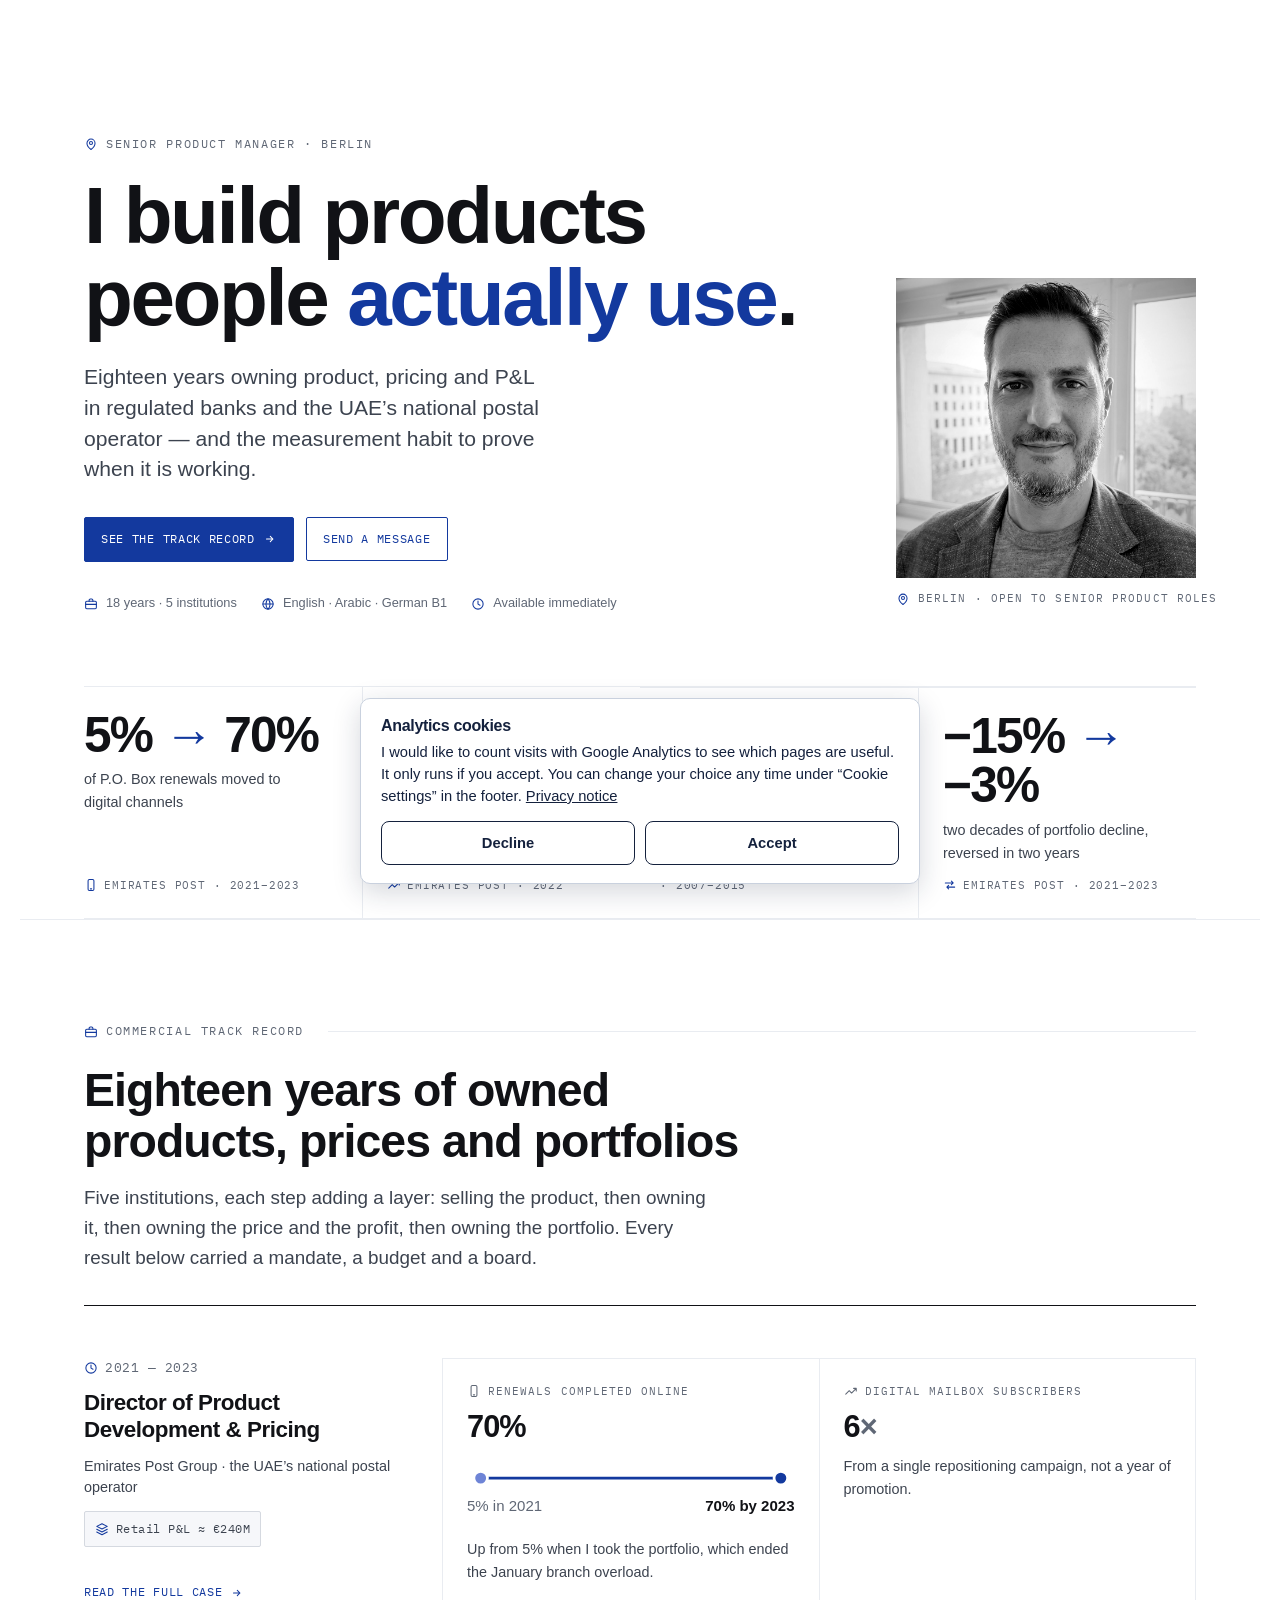
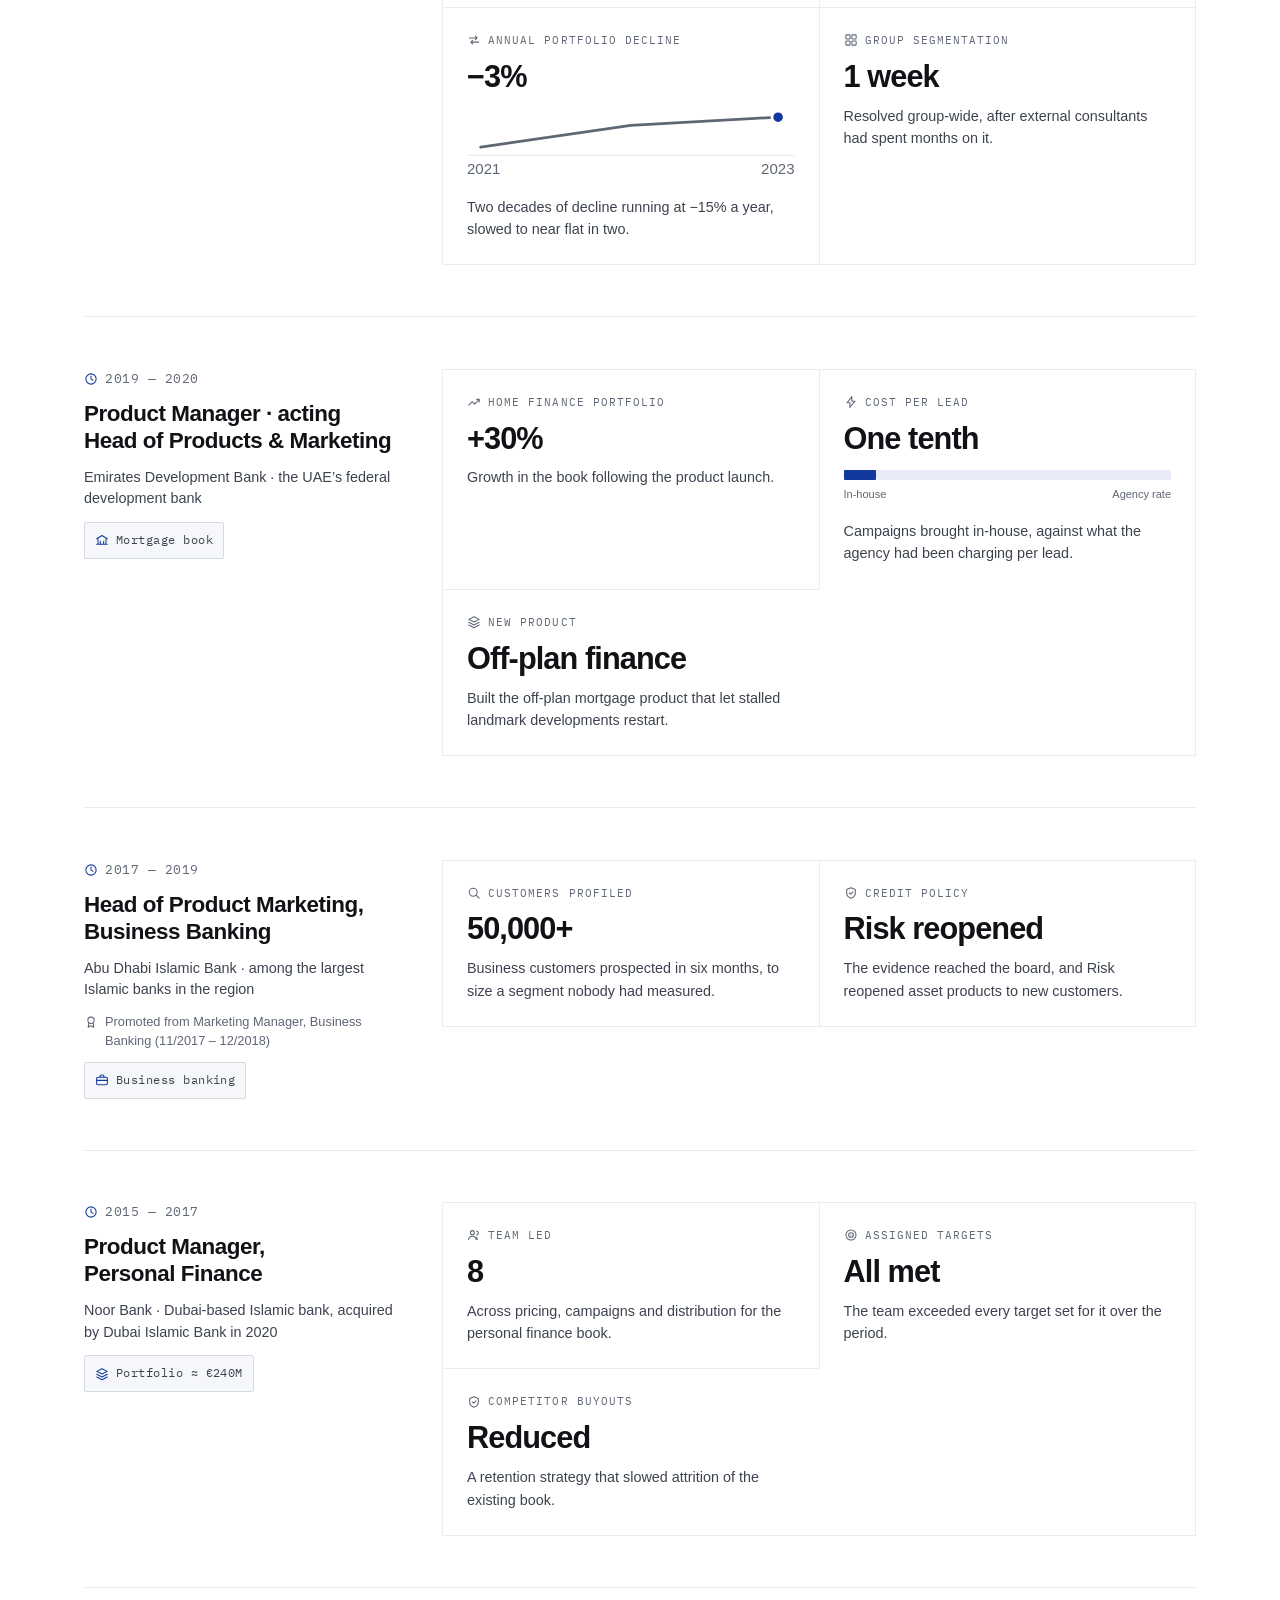
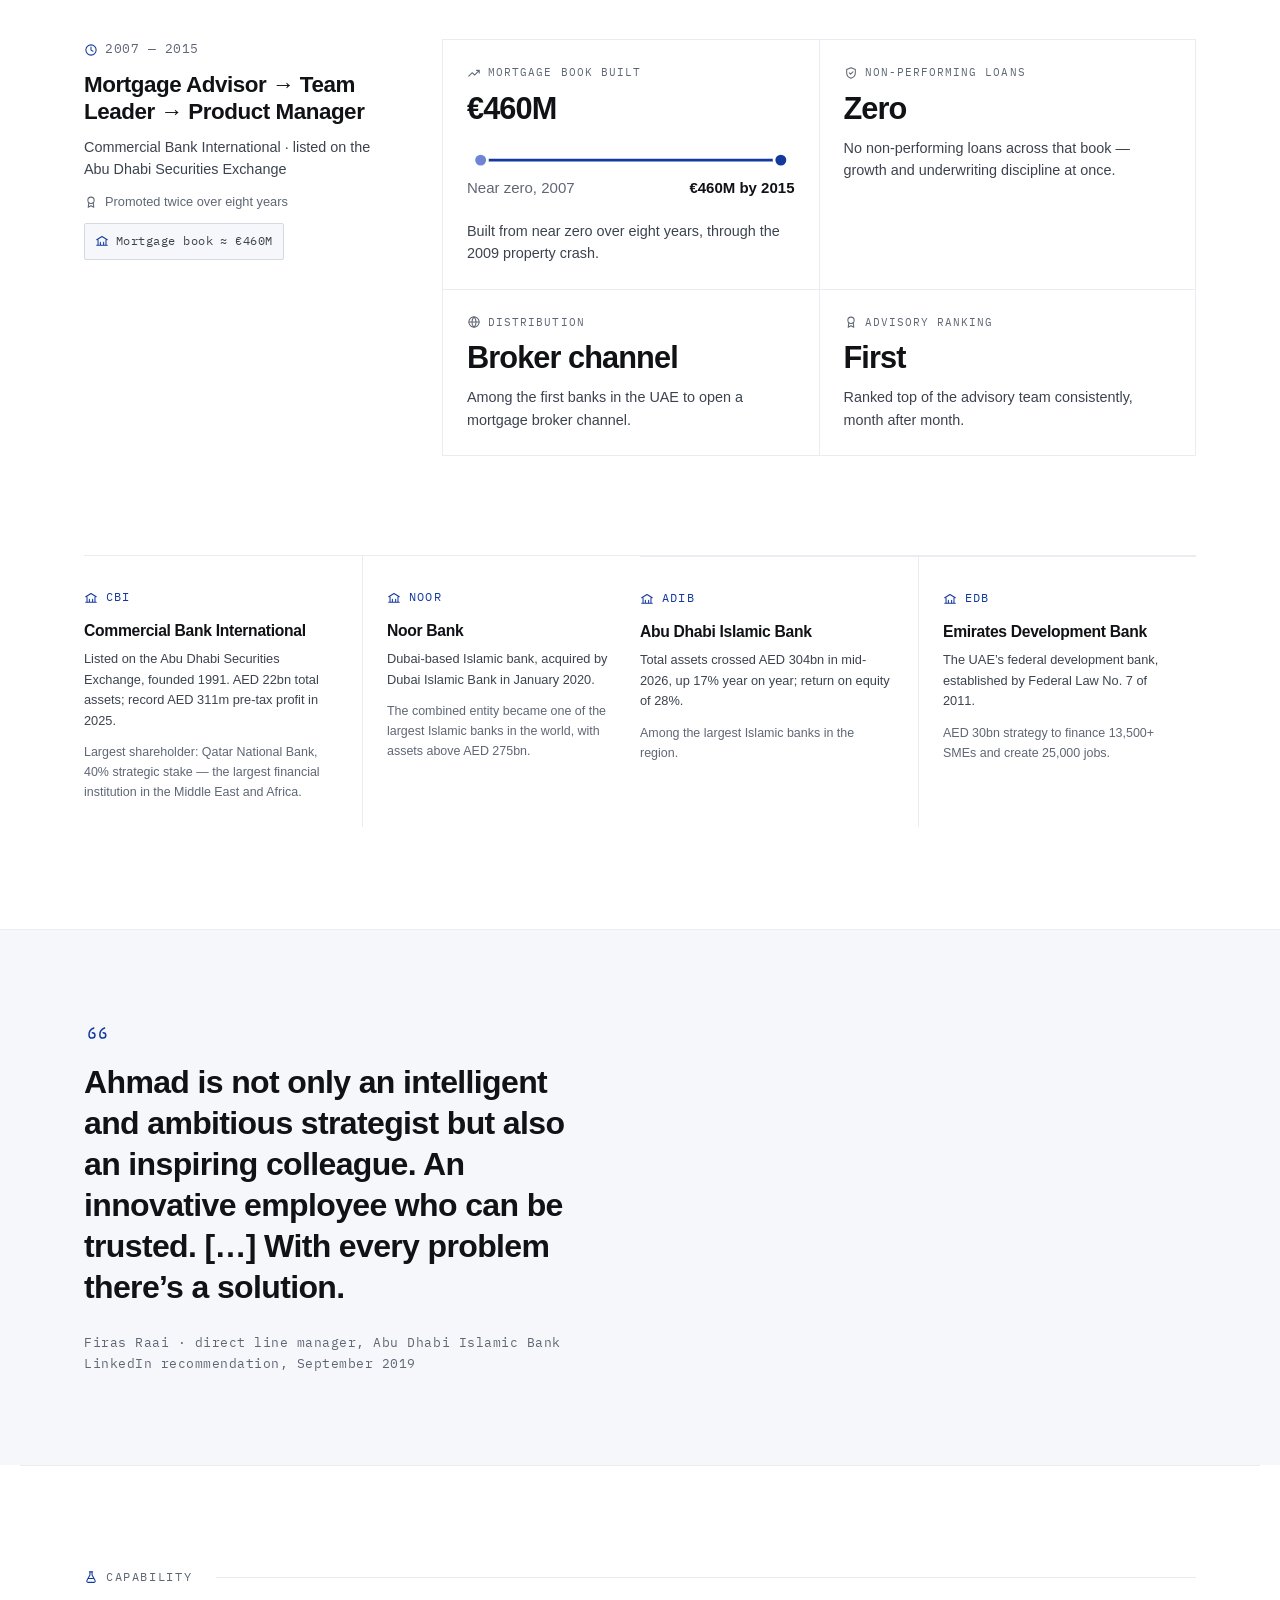
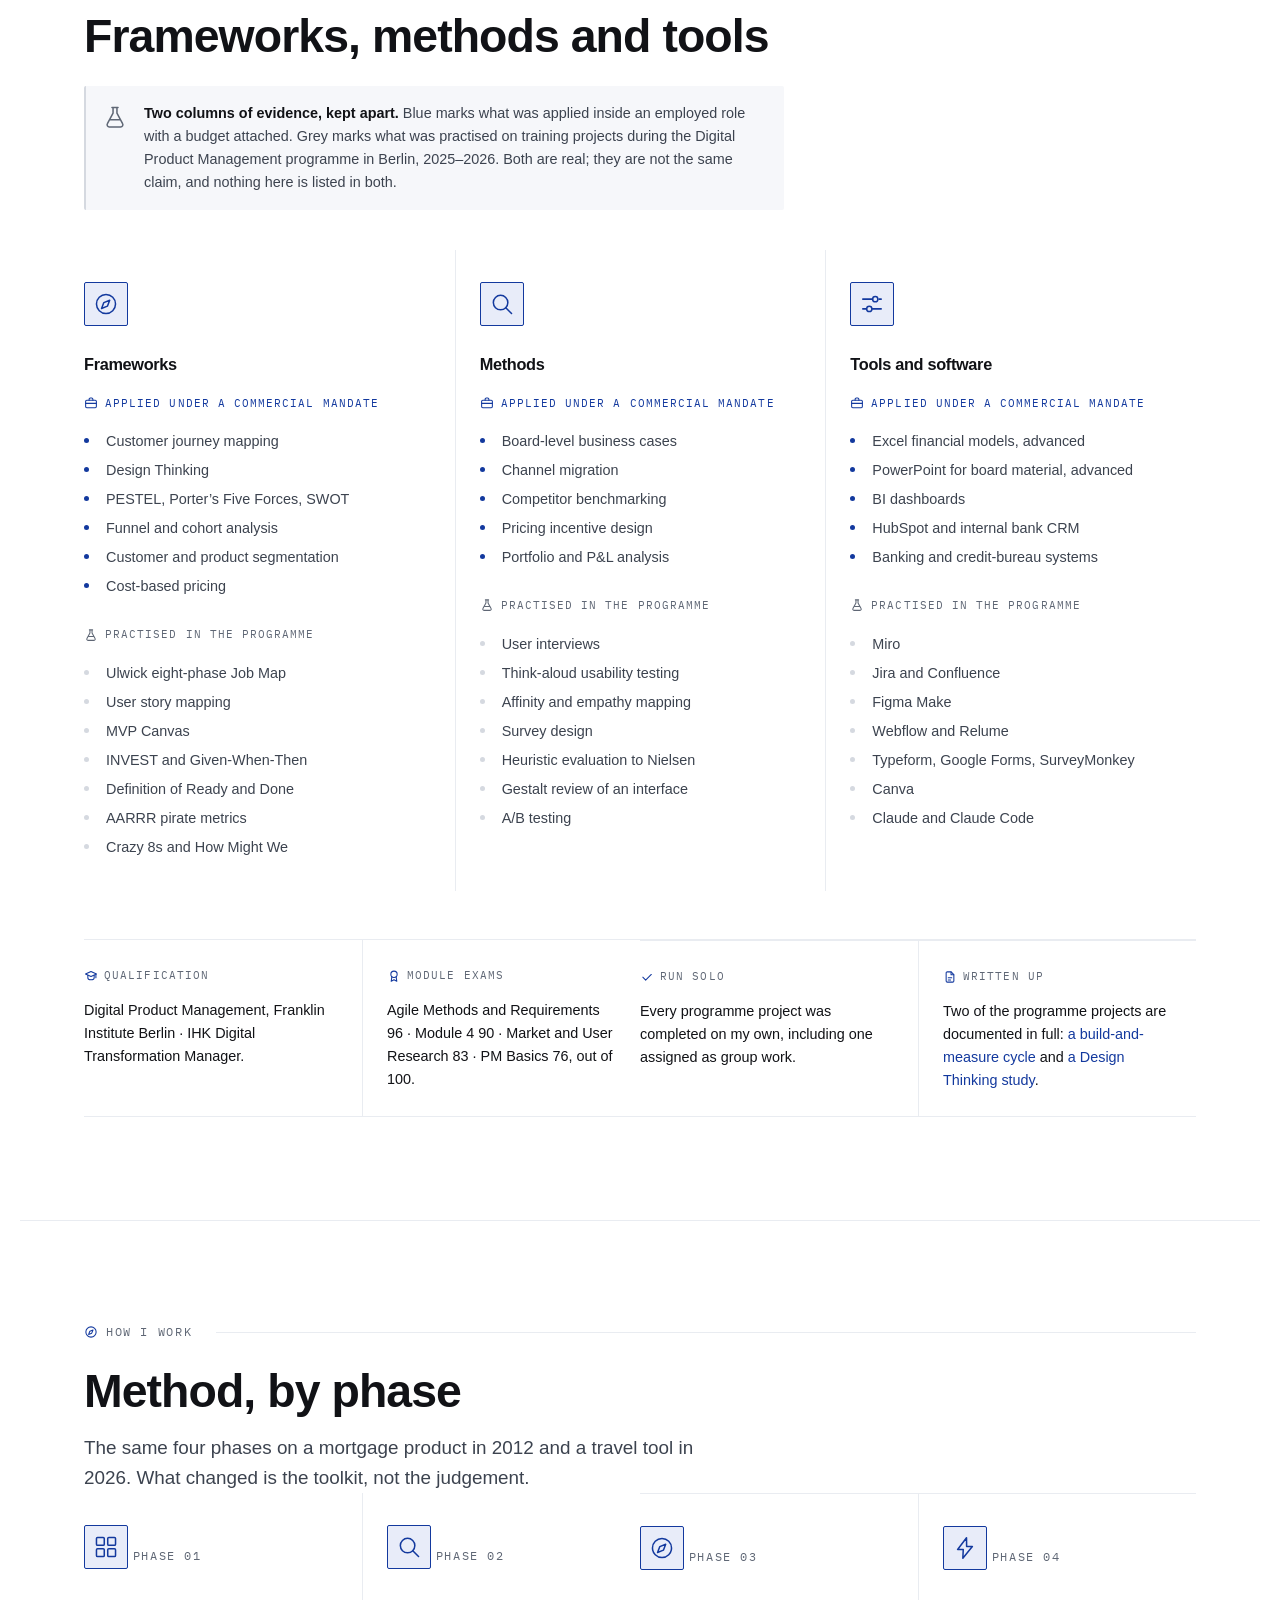
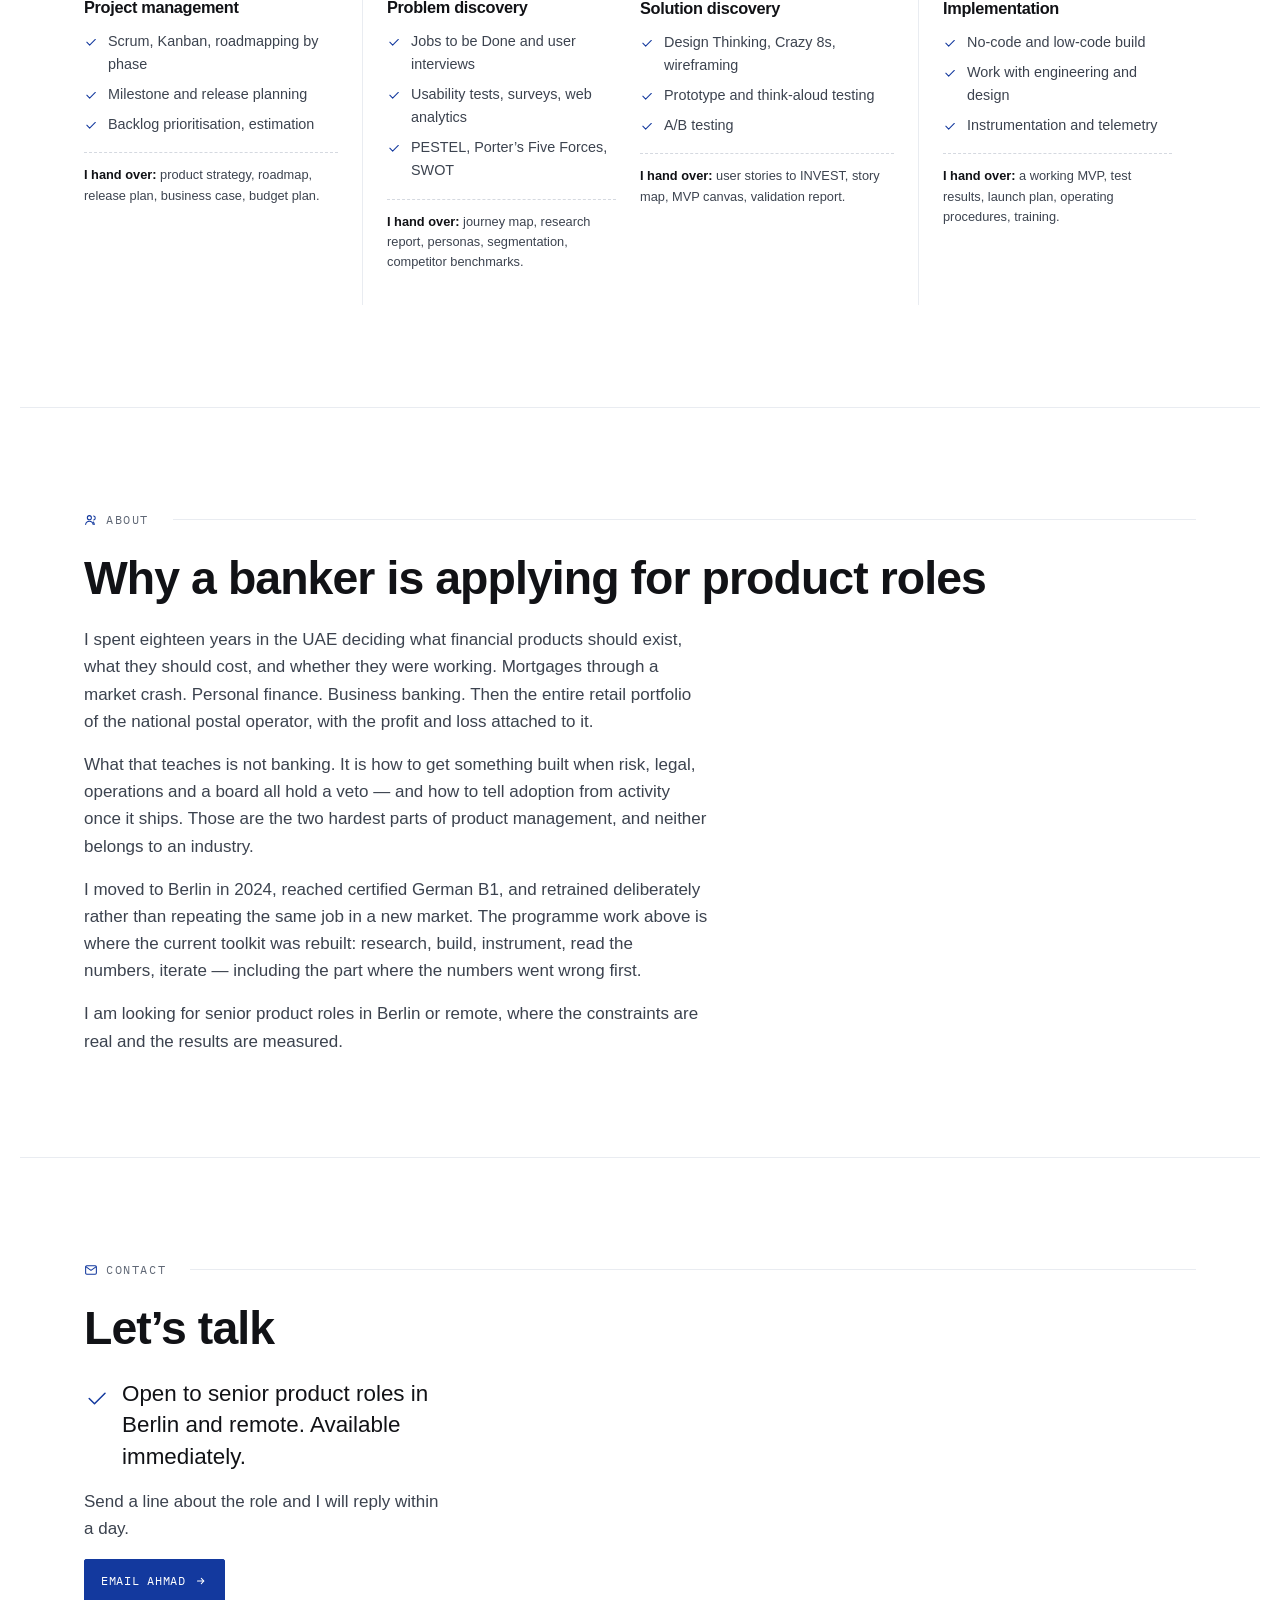
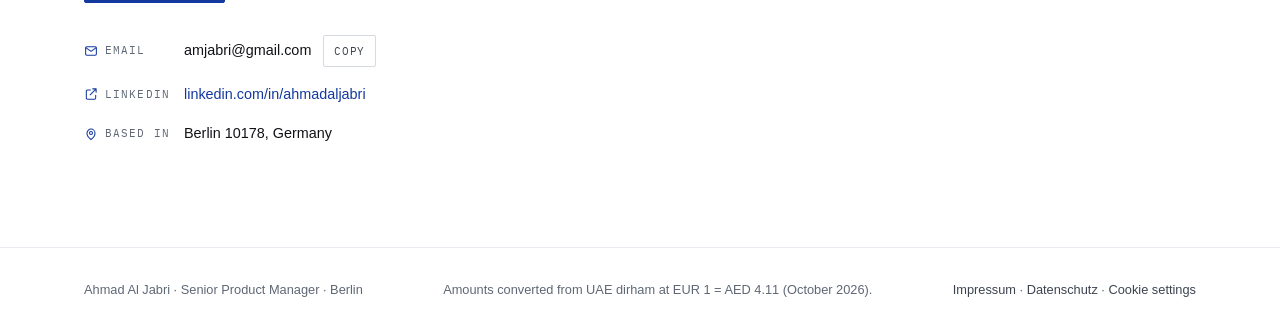
==== commit 8f4cb0a0: "Add files via upload" ====
--- a/ahmad-site/index.html
+++ b/ahmad-site/index.html
@@ -532,11 +532,6 @@
             <button class="copy" type="button" data-copy="amjabri@gmail.com" data-copy-target="email-value">Copy</button>
           </div>
           <div class="row">
-            <span class="k"><svg class="icon icon--sm" aria-hidden="true"><use href="#i-device"/></svg>Phone</span>
-            <span class="v" id="phone-value">+49 170 4324854</span>
-            <button class="copy" type="button" data-copy="+49 170 4324854" data-copy-target="phone-value">Copy</button>
-          </div>
-          <div class="row">
             <span class="k"><svg class="icon icon--sm" aria-hidden="true"><use href="#i-link"/></svg>LinkedIn</span>
             <span class="v"><a href="https://www.linkedin.com/in/ahmadaljabri">linkedin.com/in/ahmadaljabri</a></span>
           </div>
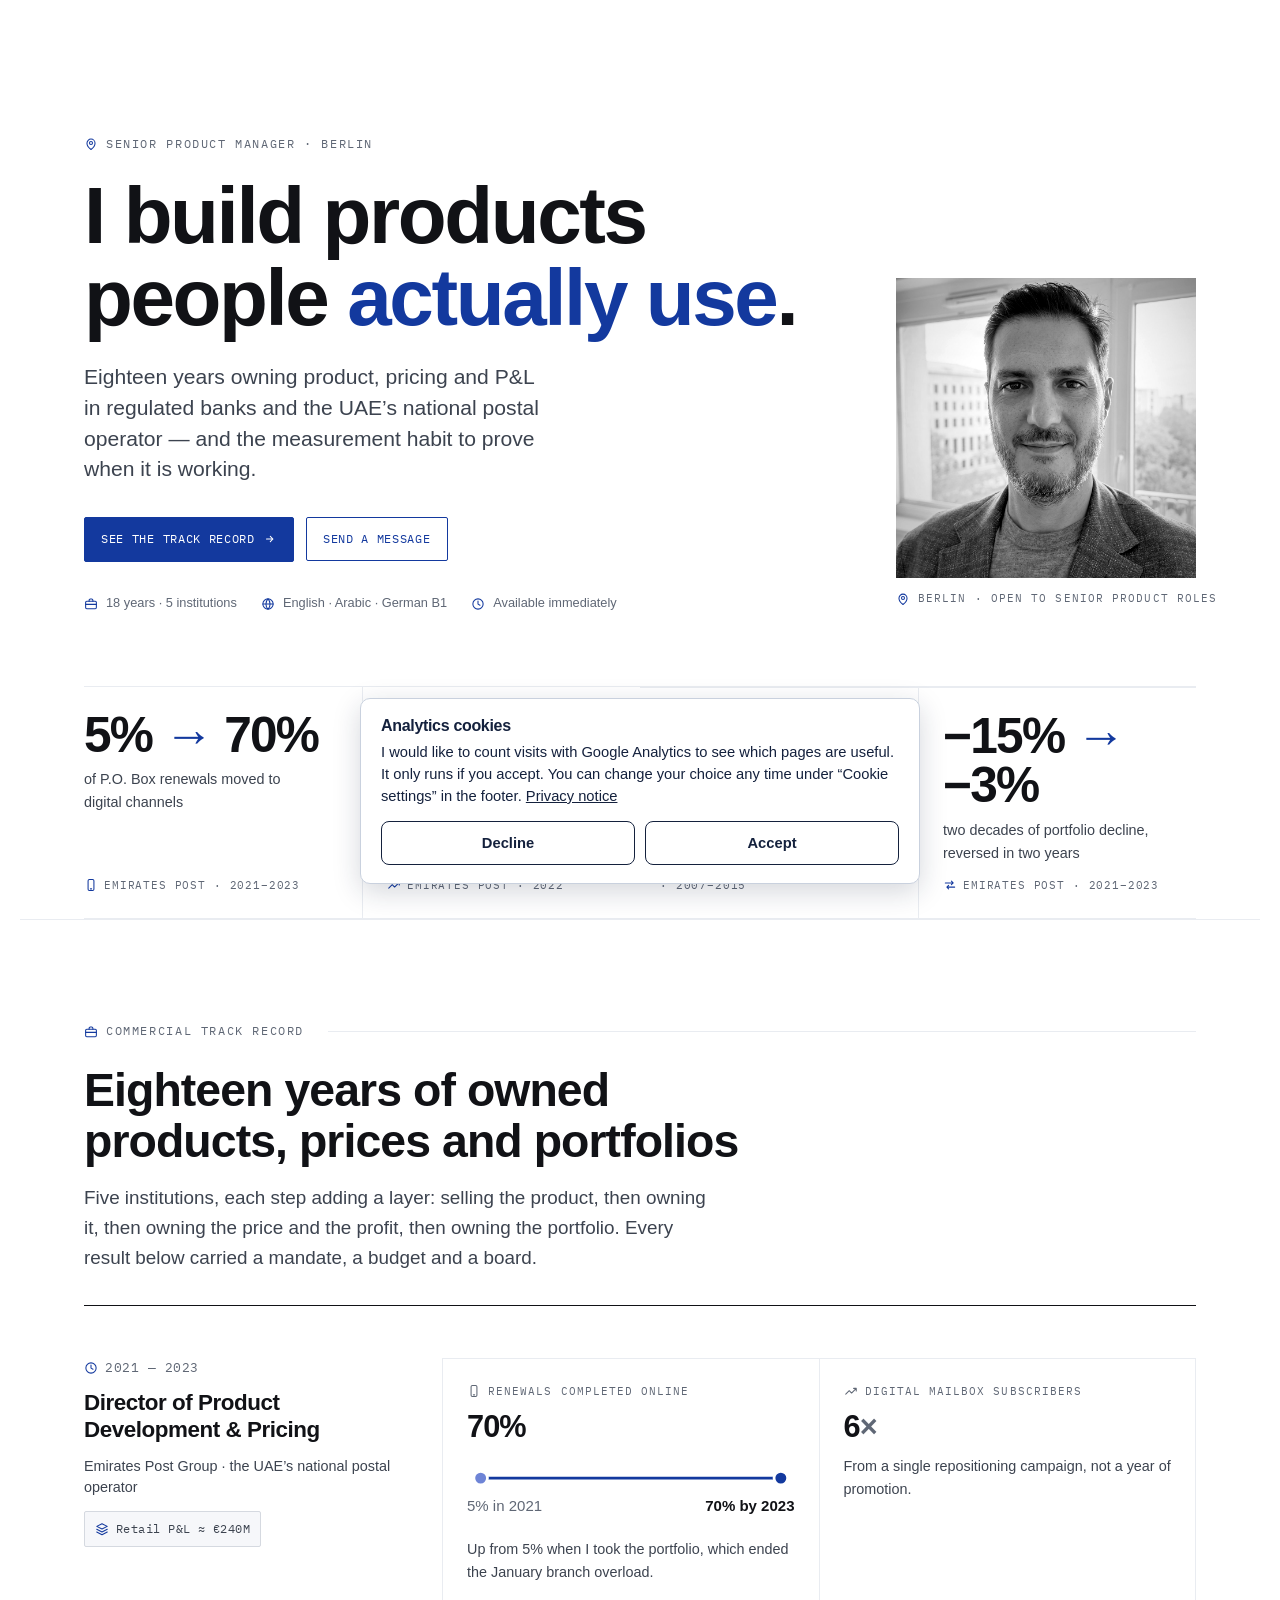
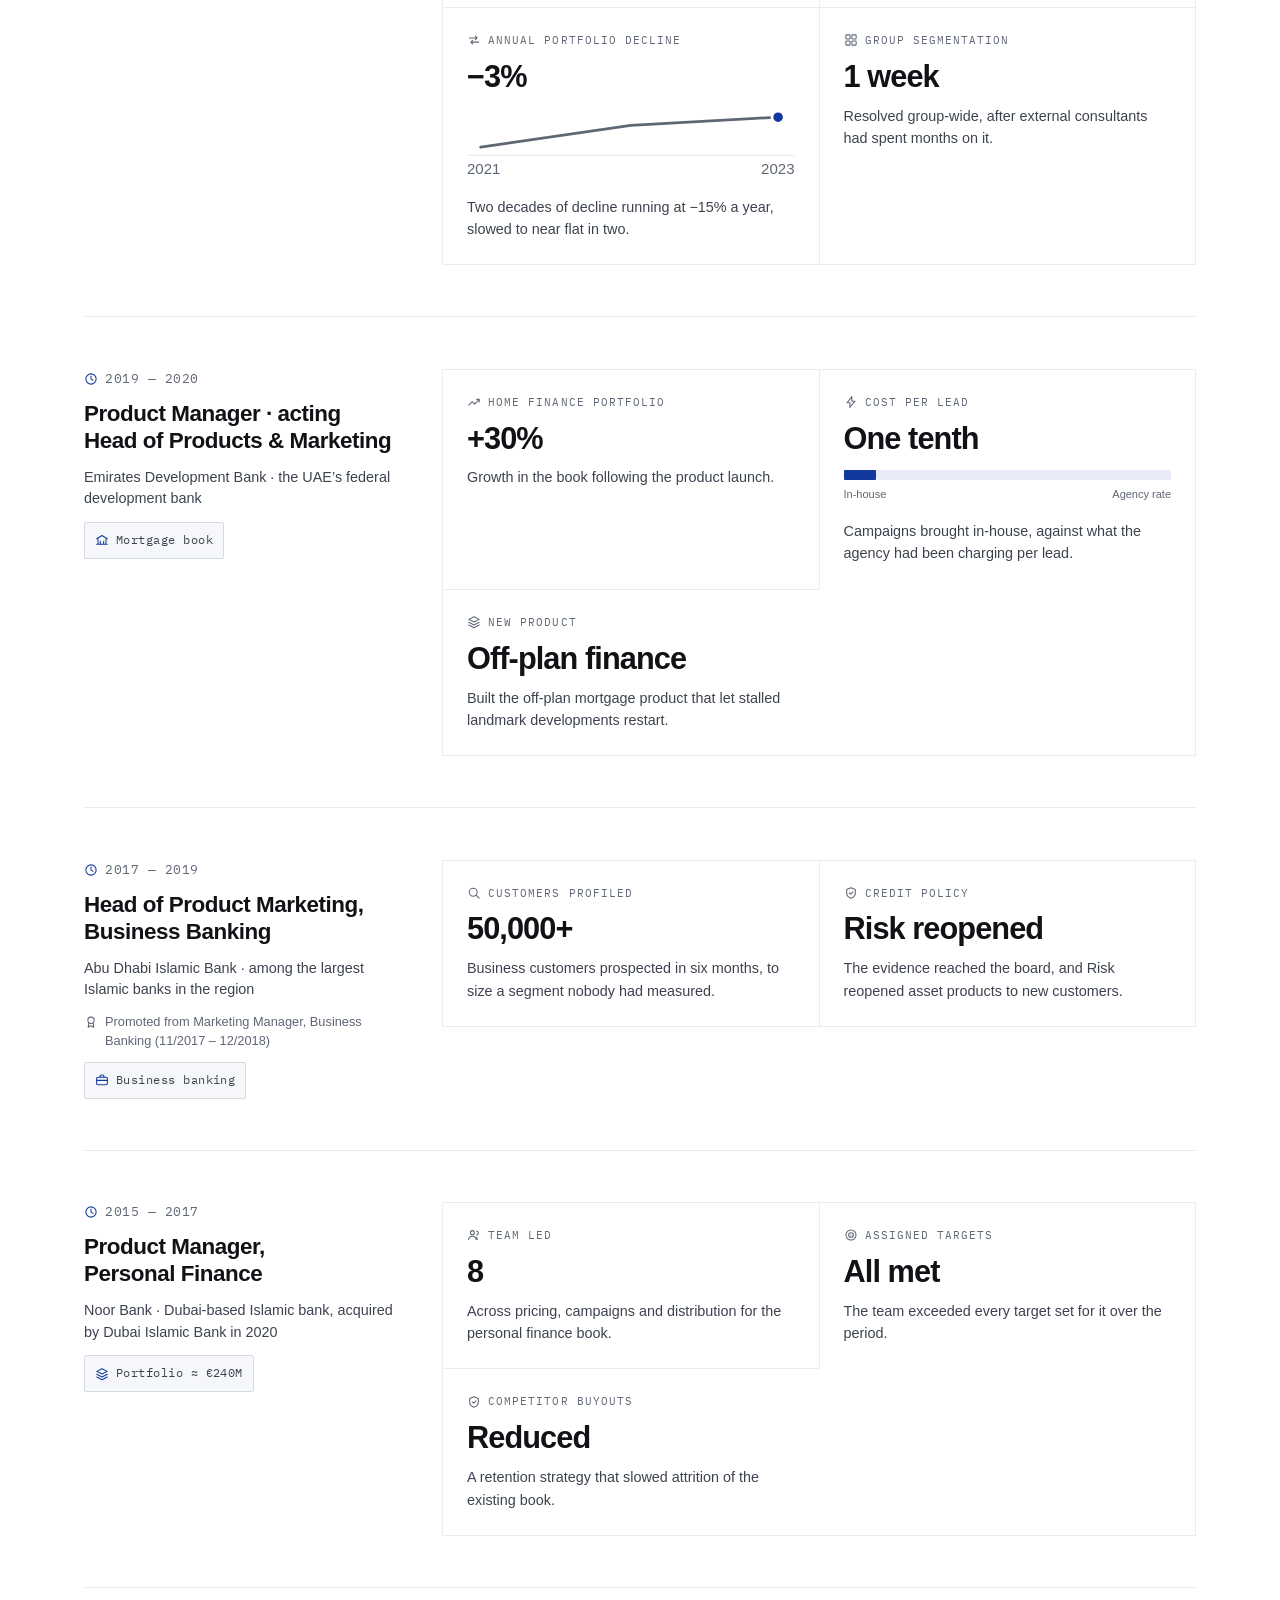
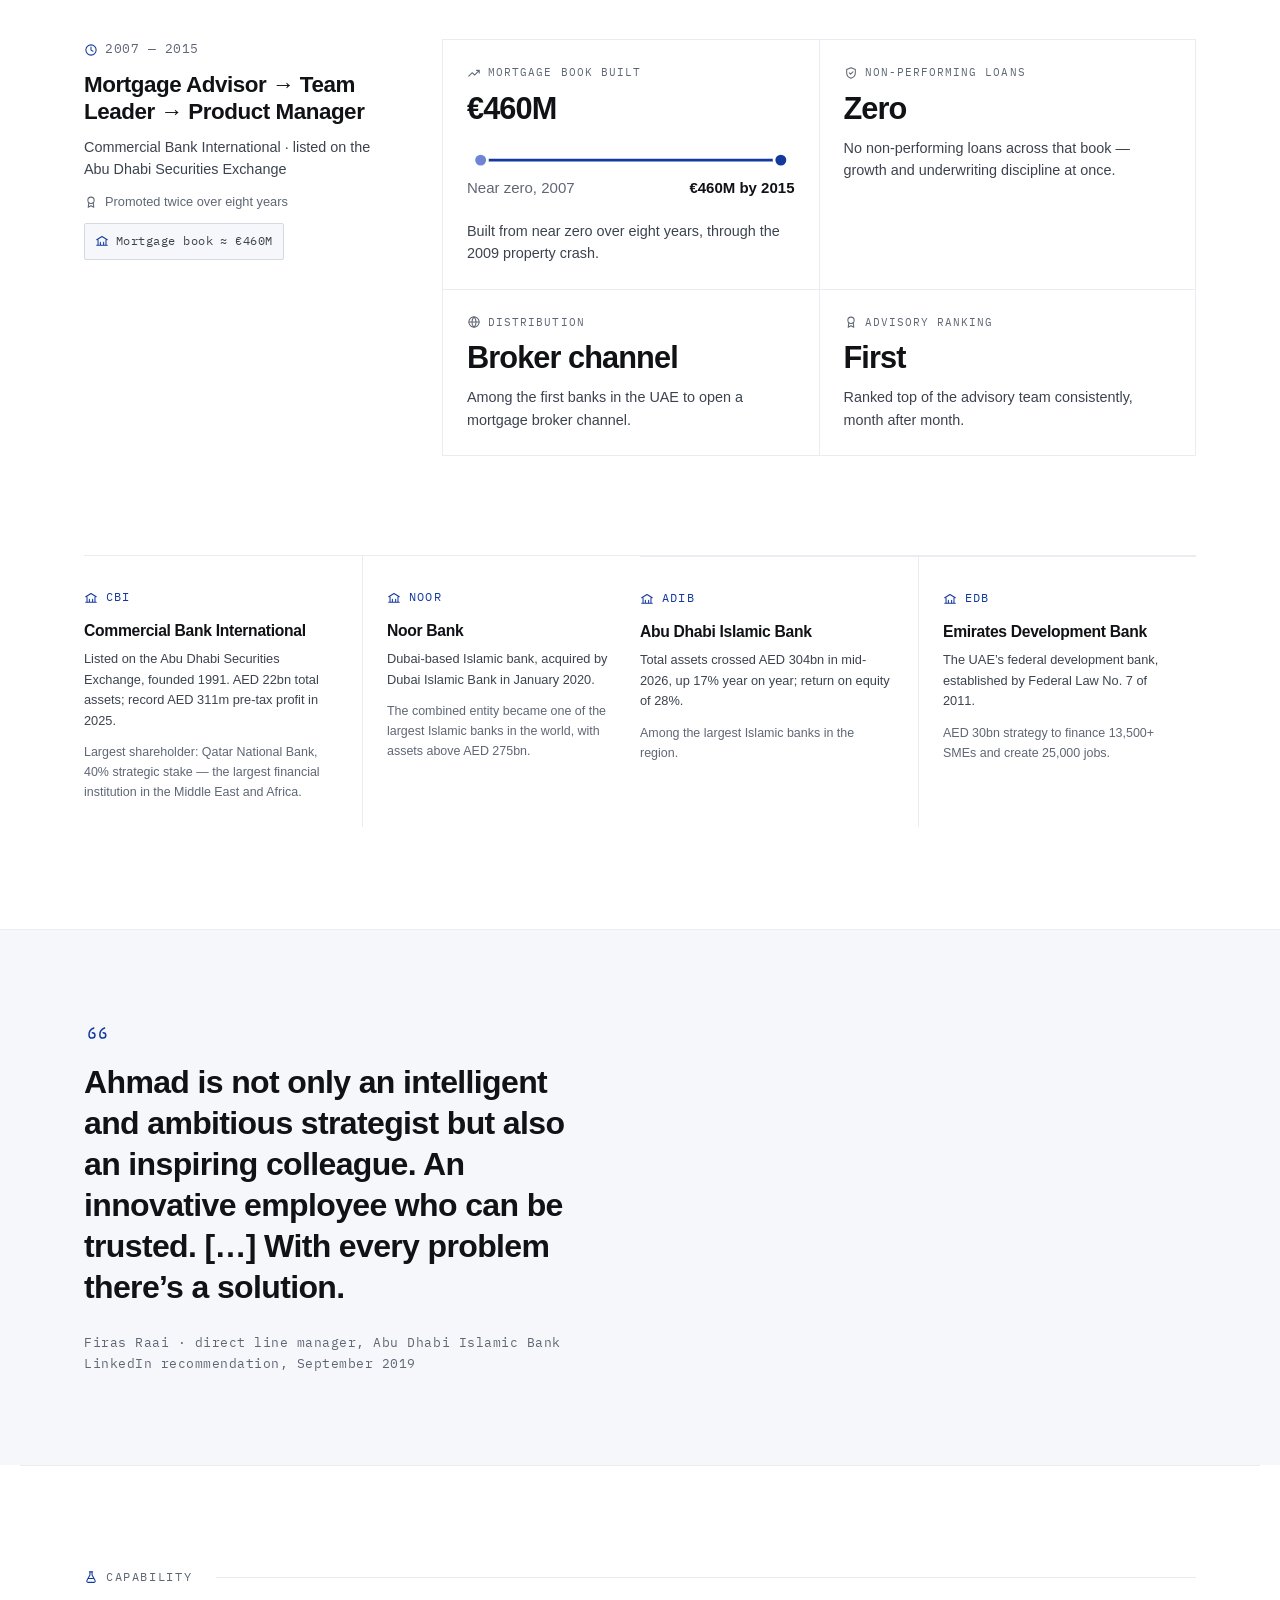
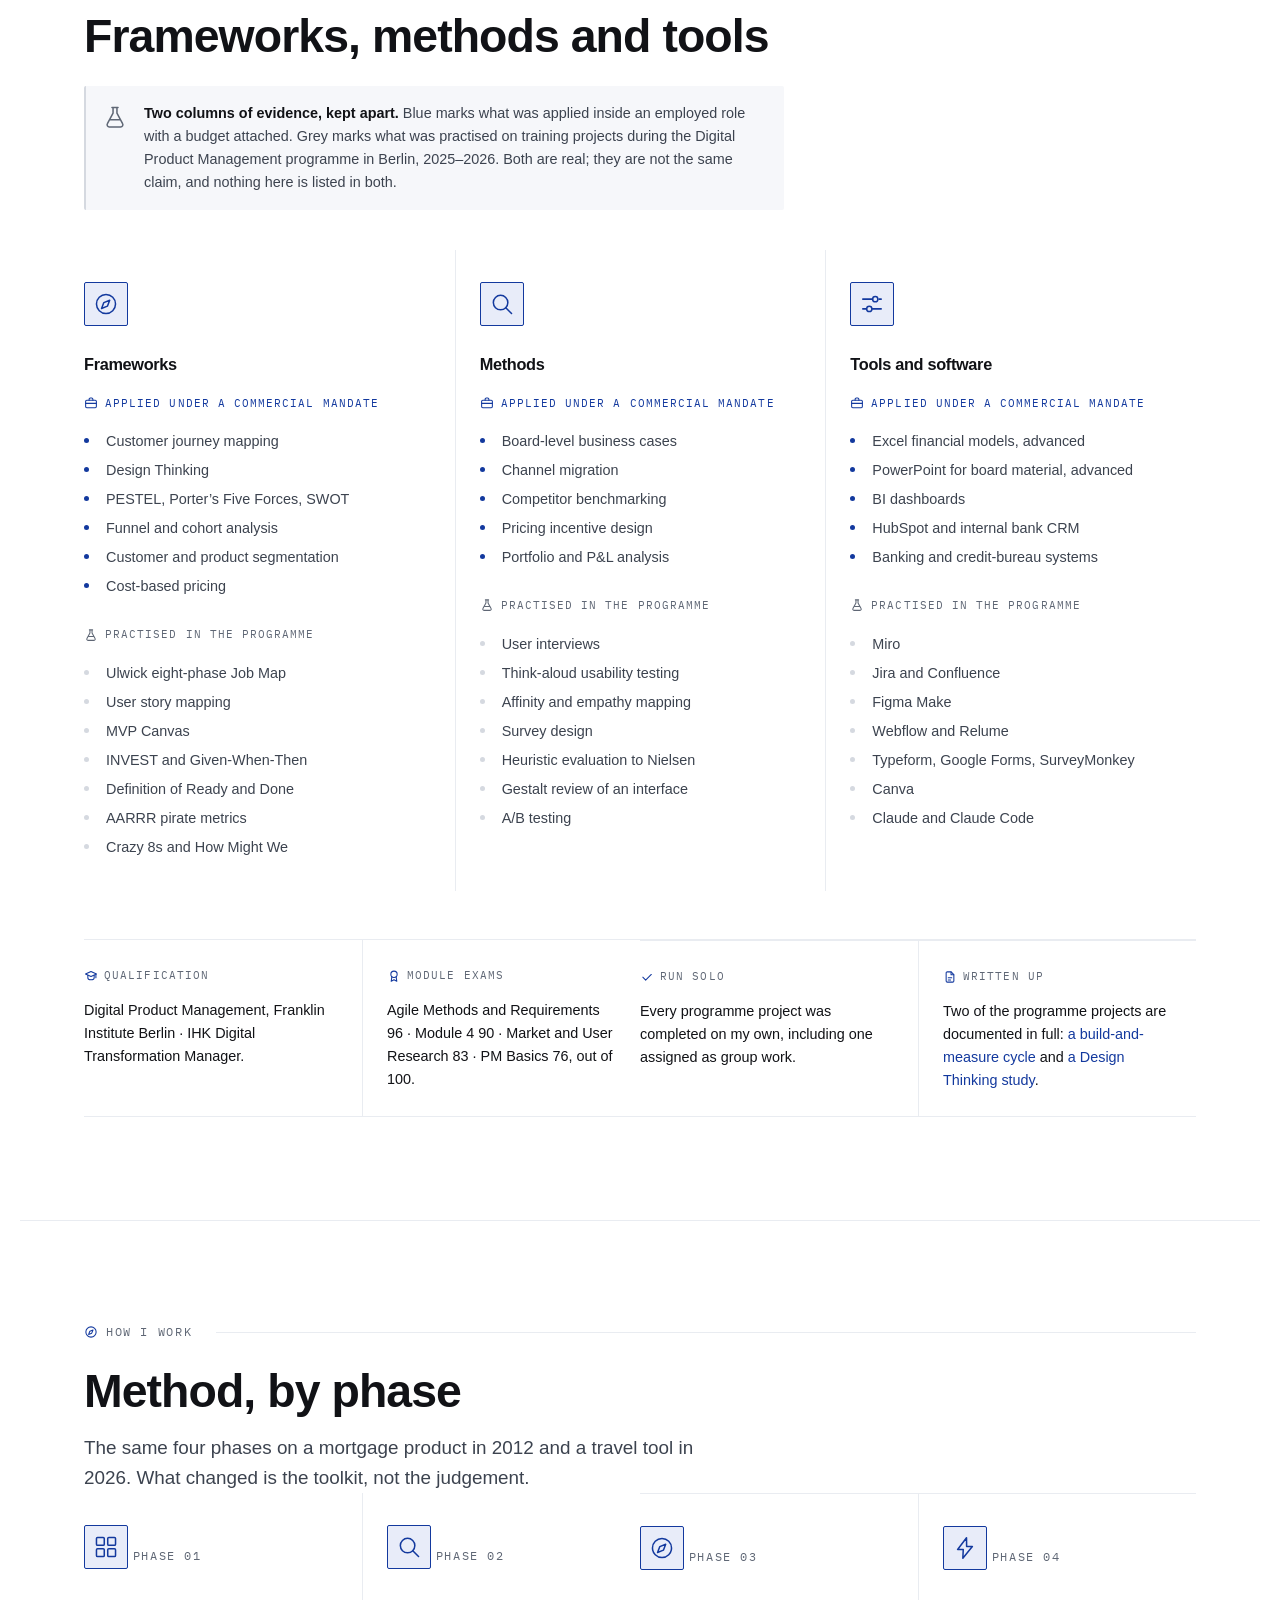
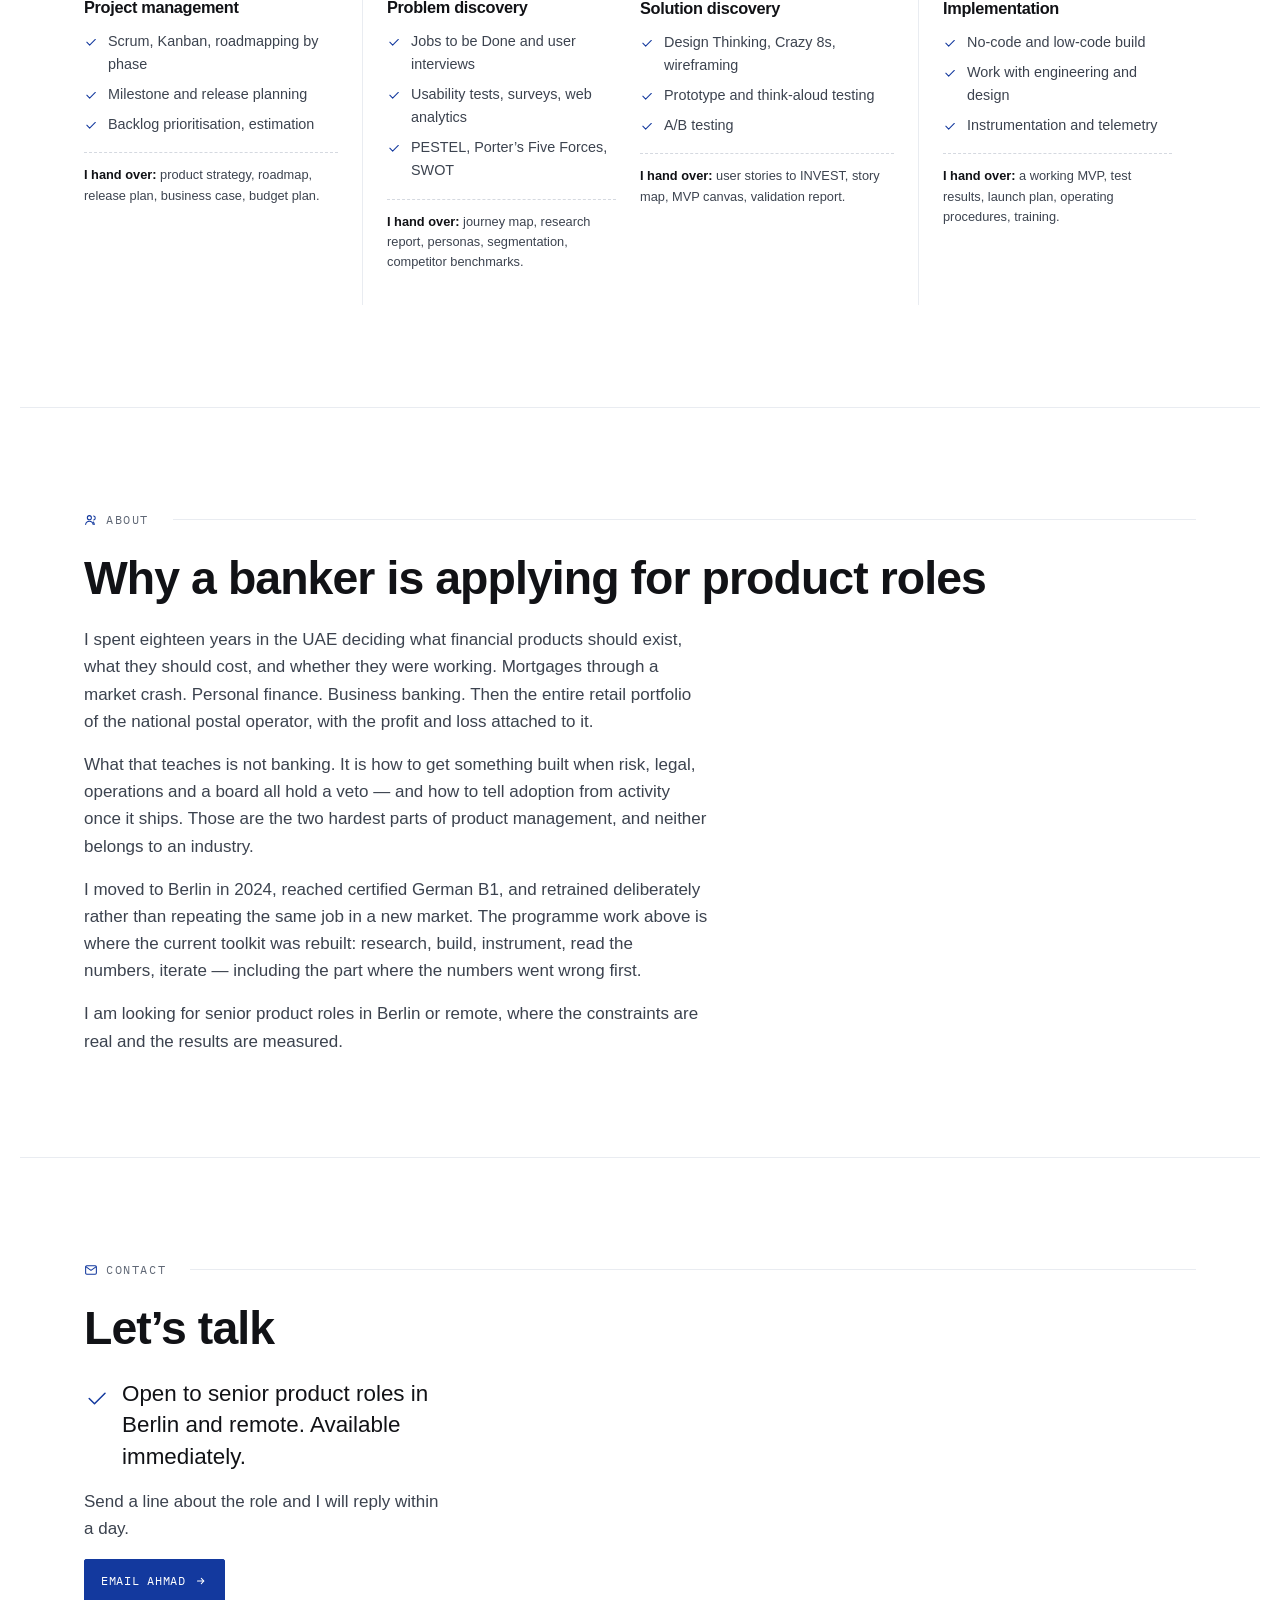
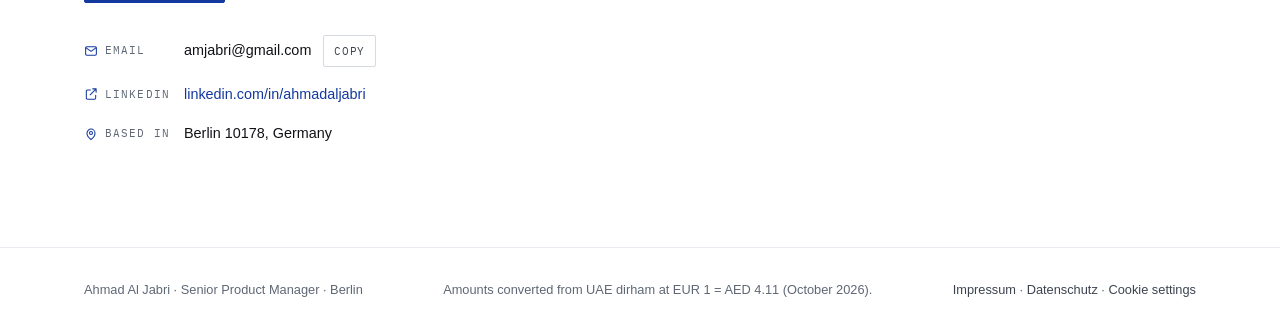
==== commit 12abad0a: "Add files via upload" ====
--- a/ahmad-site/index.html
+++ b/ahmad-site/index.html
@@ -16,6 +16,10 @@
 <meta property="og:image" content="https://ahmadaljabri.netlify.app/assets/img/ahmad.jpg">
 <meta name="twitter:card" content="summary">
 <link rel="stylesheet" href="assets/css/styles.css">
+<link rel="alternate" hreflang="en" href="https://ahmadaljabri.netlify.app/">
+<link rel="alternate" hreflang="de" href="https://ahmadaljabri.netlify.app/index-de.html">
+<link rel="alternate" hreflang="x-default" href="https://ahmadaljabri.netlify.app/">
+<style>.lang{display:flex;align-items:center;gap:6px;margin-left:var(--space-3,12px);font-family:var(--font-mono);font-size:var(--text-2xs,.72rem);letter-spacing:.06em}.lang a,.lang span.cur{padding:6px 4px;min-width:28px;text-align:center;color:var(--text-secondary)}.lang a:hover{color:var(--text-primary);text-decoration:underline}.lang span.cur{color:var(--text-primary);font-weight:700;border-bottom:2px solid var(--action)}.lang .sep{color:var(--text-secondary)}@media(max-width:480px){.nav-in{gap:var(--space-3,12px)}.nav-name{white-space:nowrap}.lang{margin-left:0}.nav .btn--sm{padding:var(--space-2,8px) 8px;letter-spacing:.02em;font-size:.6rem;min-height:34px}.nav-name{font-size:.88rem}.lang a,.lang span.cur{min-width:24px;padding:6px 2px}.lang{gap:3px}.nav .btn--sm .icon{display:none}}</style>
 <link rel="stylesheet" href="assets/css/consent.css">
 </head>
 <body>
@@ -66,6 +70,7 @@
       <a href="#about">About</a>
     </nav>
     <a class="btn btn--sm" href="#contact">Send a message<svg class="icon icon--sm" aria-hidden="true"><use href="#i-arrow-sm"/></svg></a>
+    <div class="lang" role="group" aria-label="Language"><span class="cur" aria-current="true">EN</span><span class="sep" aria-hidden="true">/</span><a href="index-de.html" lang="de" hreflang="de" aria-label="Deutsche Version">DE</a></div>
   </div>
 </header>
 
@@ -141,7 +146,6 @@
             <h3 class="role-title">Director of Product Development &amp; Pricing</h3>
             <p class="role-org">Emirates Post Group · the UAE’s national postal operator</p>
             <p class="scale"><svg class="icon icon--sm" aria-hidden="true"><use href="#i-layers"/></svg>Retail P&amp;L ≈ €240M</p>
-            <a class="more" href="case-emirates-post.html">Read the full case <svg class="icon icon--sm" aria-hidden="true"><use href="#i-arrow-sm"/></svg></a>
           </div>
           <div class="tiles" data-stagger>
           <div class="tile reveal">
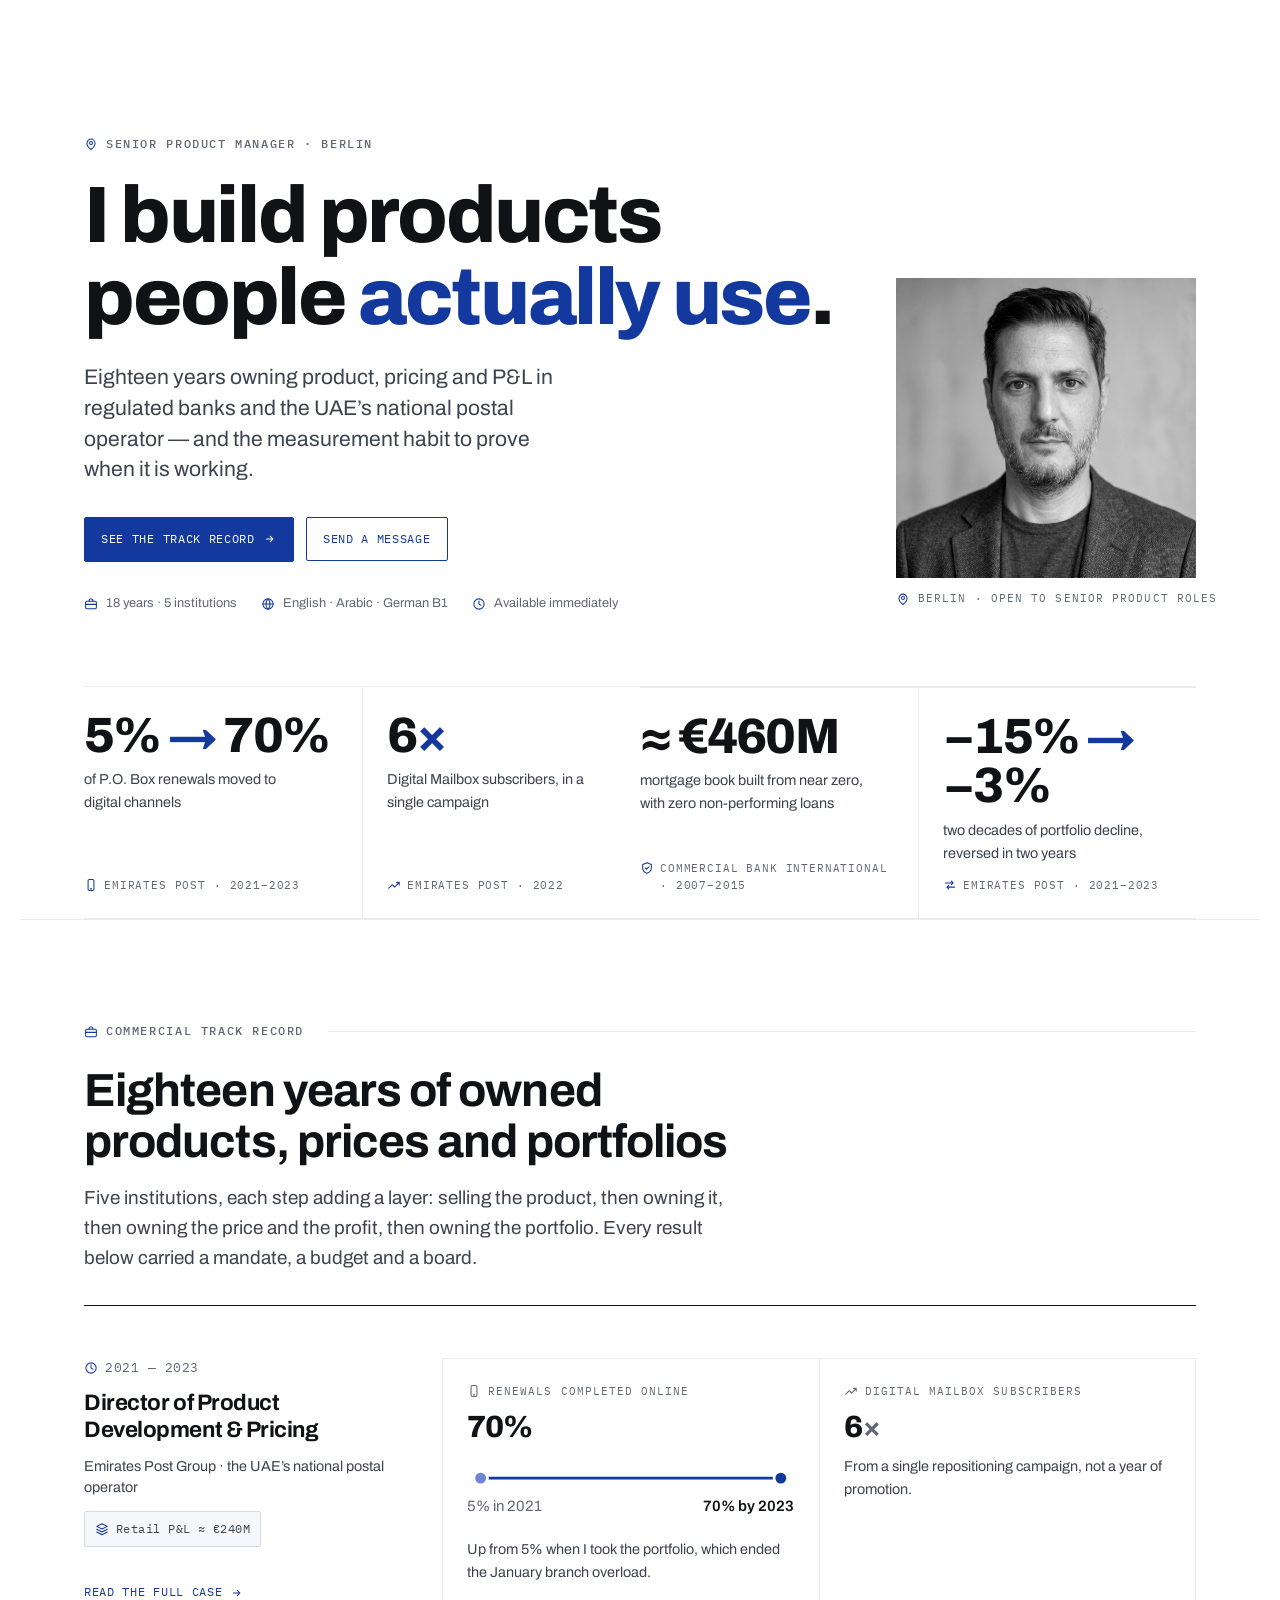
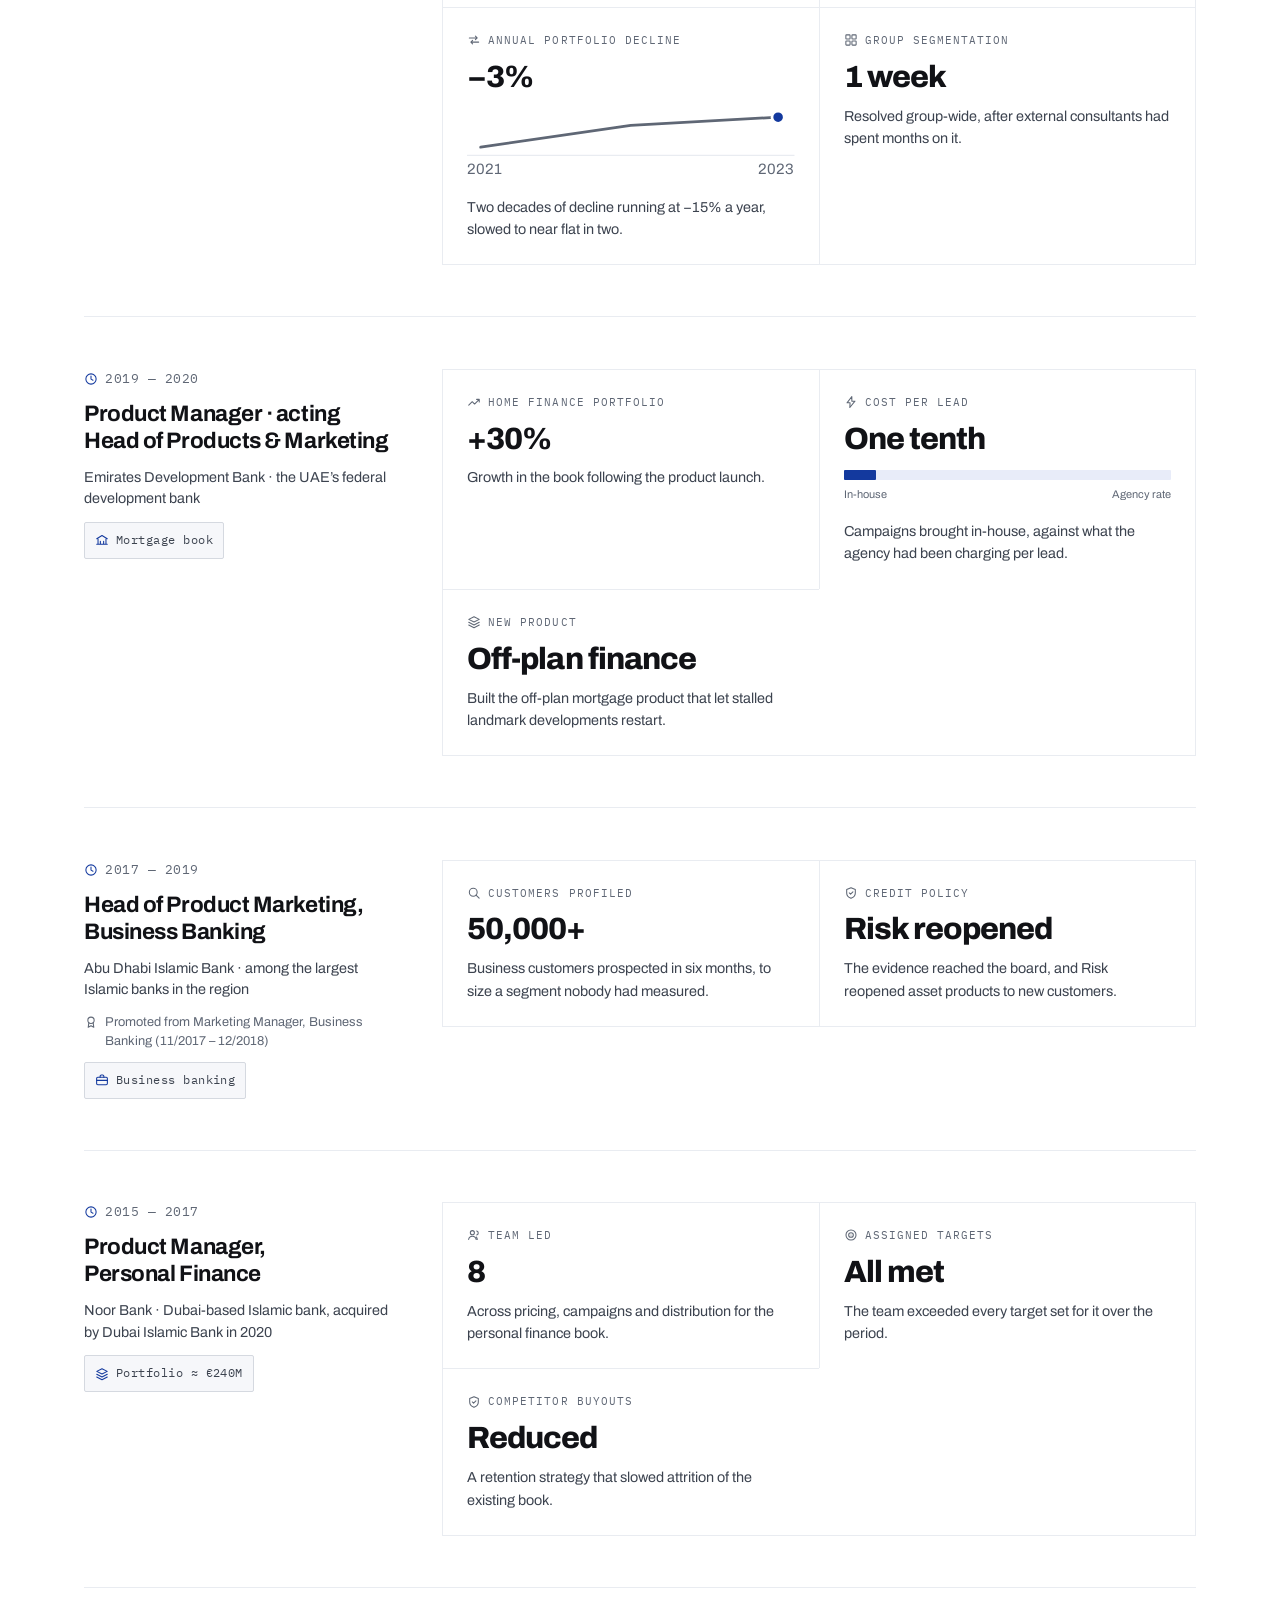
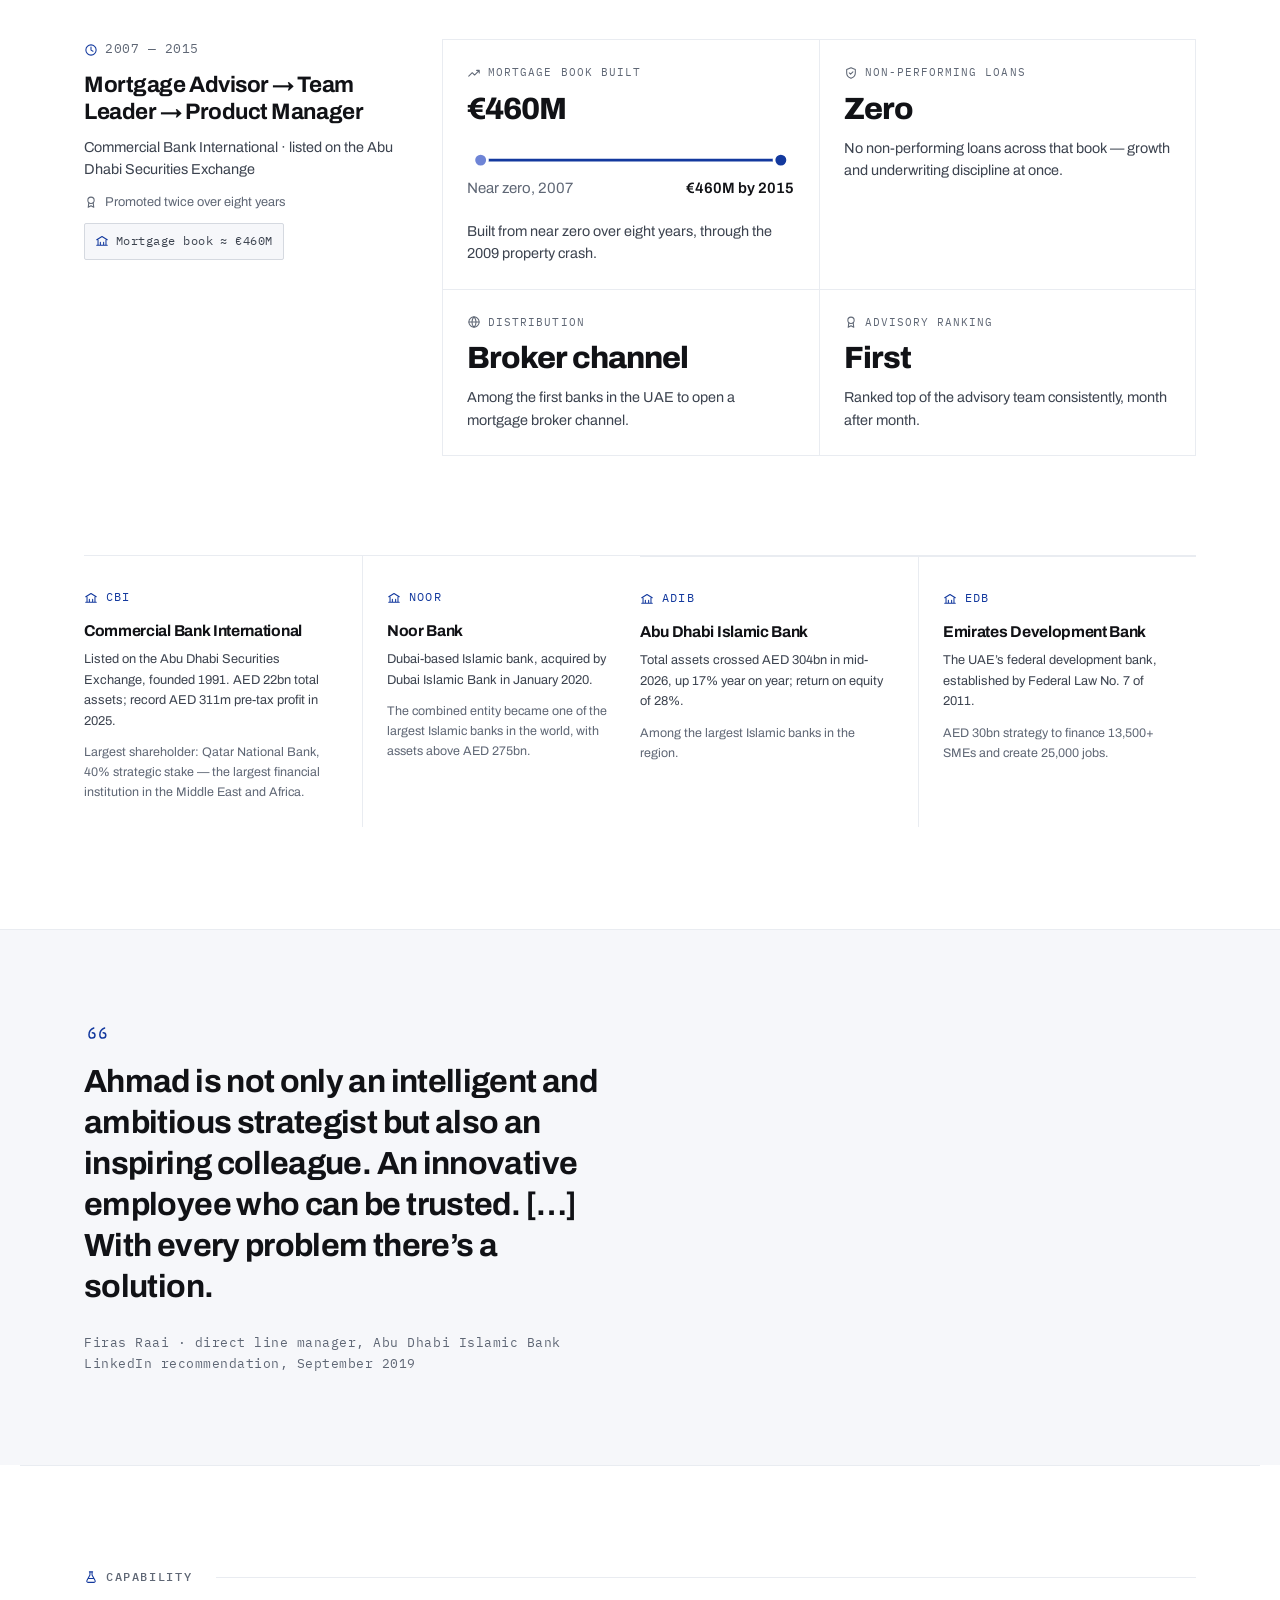
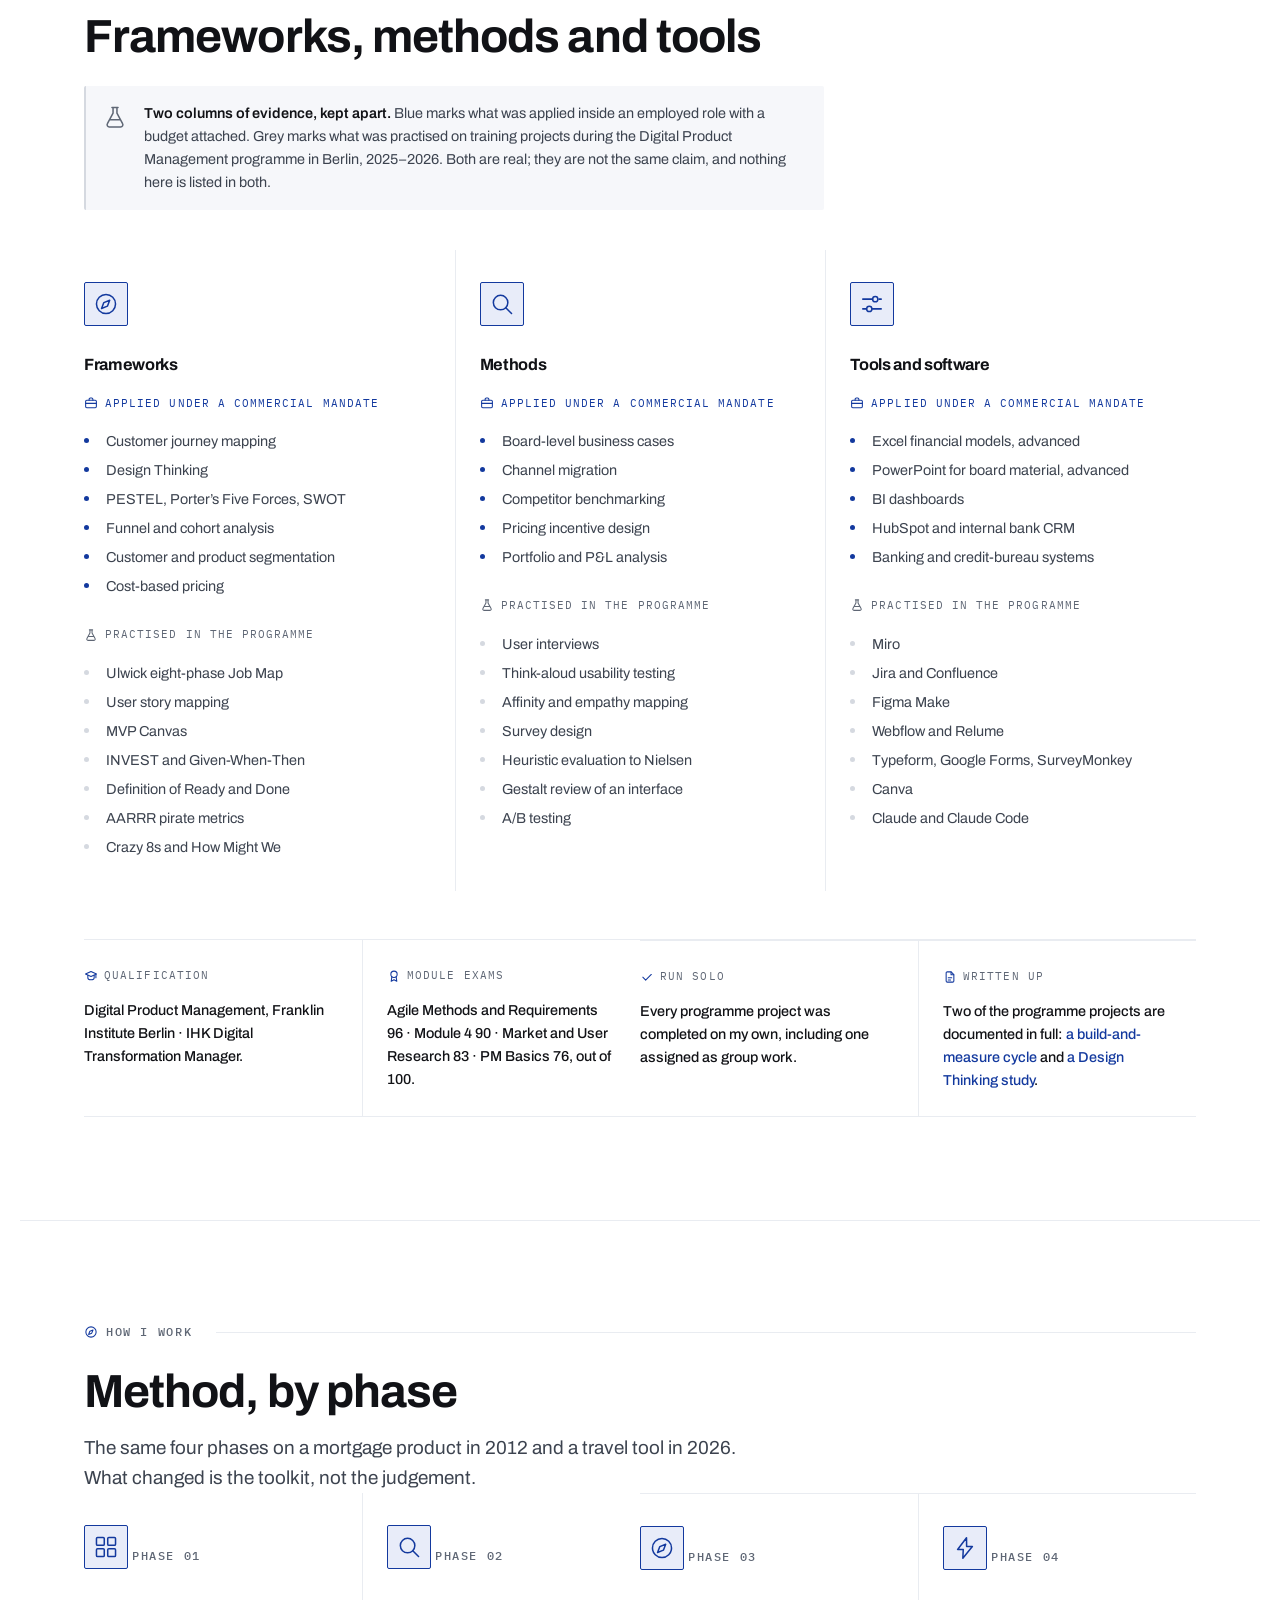
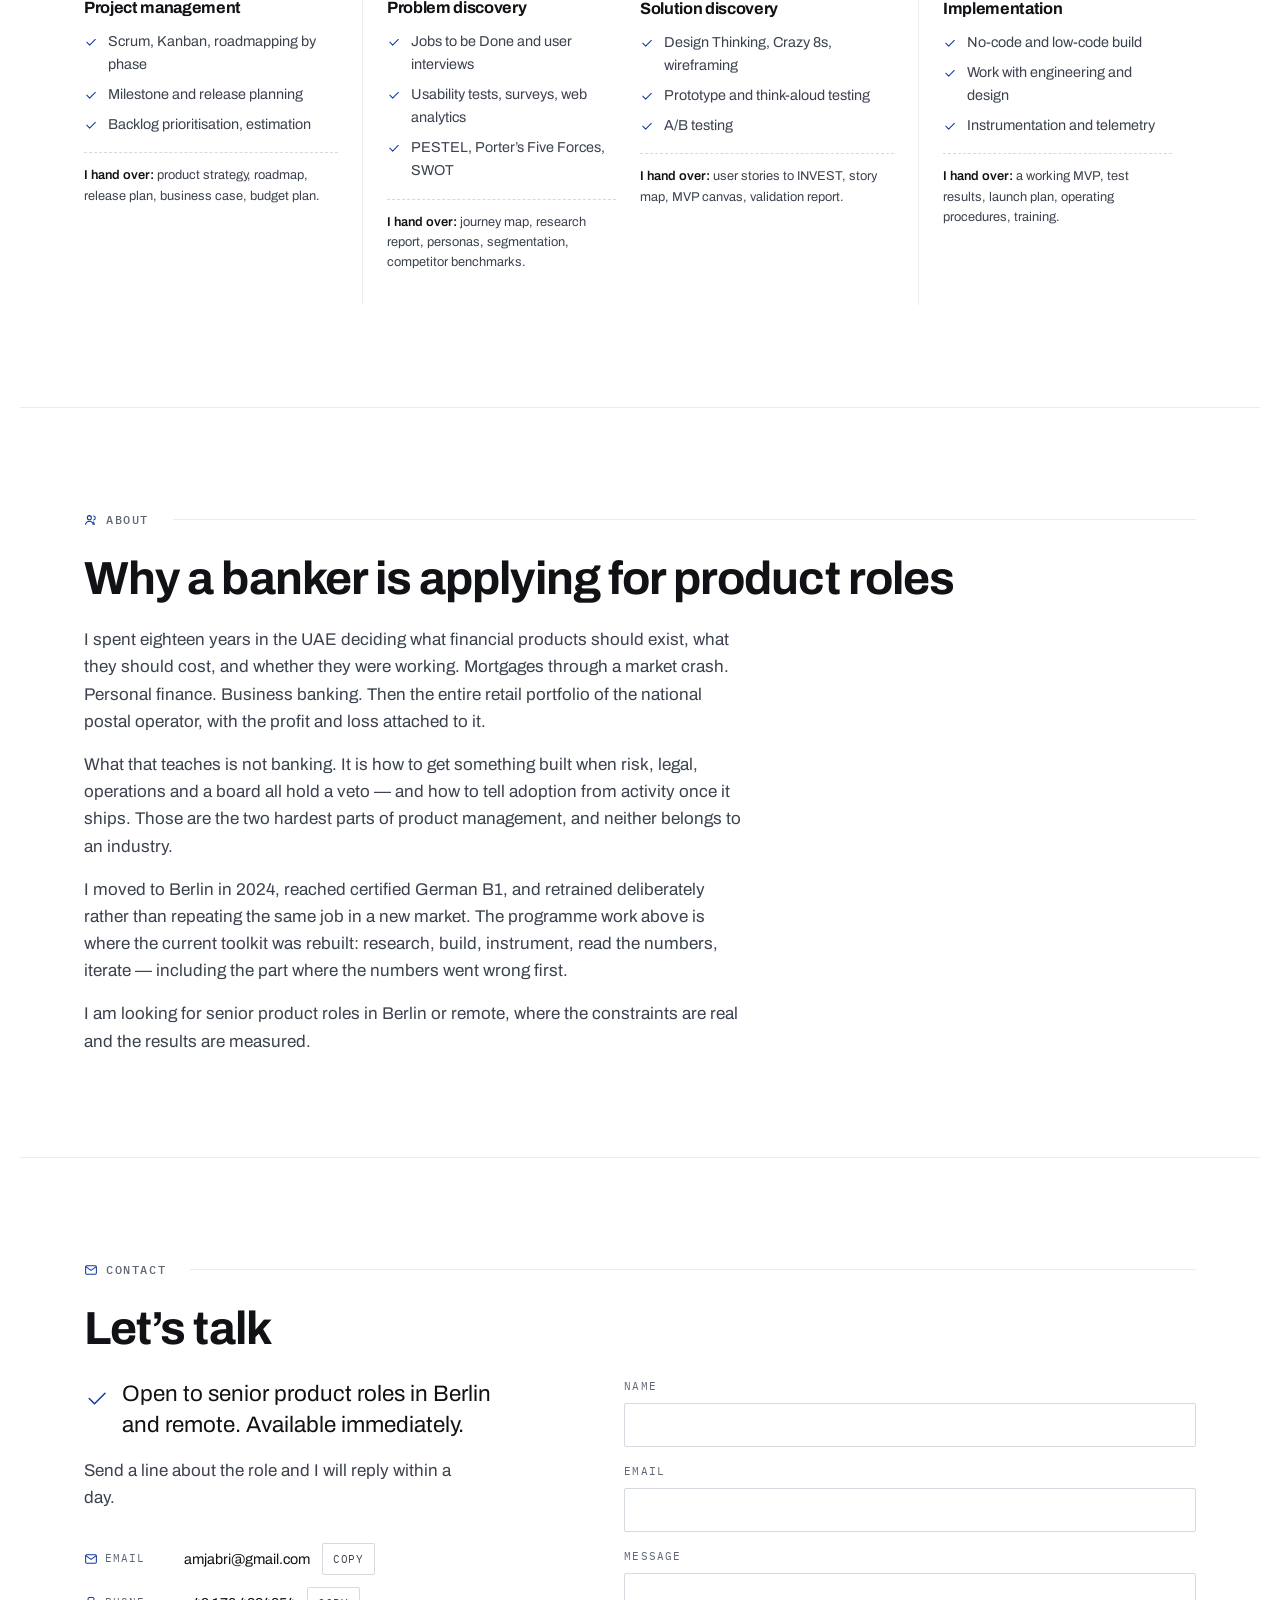
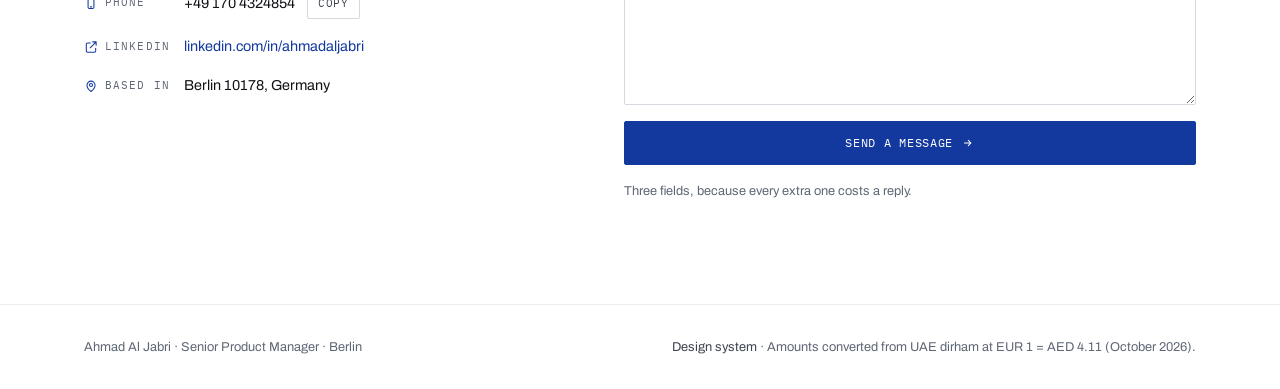
==== commit 1e84decc: "Add files via upload" ====
--- a/ahmad-site/index.html
+++ b/ahmad-site/index.html
@@ -6,25 +6,14 @@
 <meta name="viewport" content="width=device-width, initial-scale=1, viewport-fit=cover">
 <title>Ahmad Al Jabri — Senior Product Manager</title>
 <meta name="description" content="Senior product manager in Berlin. Eighteen years owning product, pricing and P&L in regulated banks and the UAE's national postal operator — and the measurement habit to prove when it is working.">
-<link rel="stylesheet" href="assets/css/fonts.css">
-<link rel="icon" href="assets/img/favicon.svg" type="image/svg+xml">
-<link rel="canonical" href="https://ahmadaljabri.netlify.app/">
-<meta property="og:type" content="website">
-<meta property="og:title" content="Ahmad Al Jabri — Senior Product Manager">
-<meta property="og:description" content="Senior product manager in Berlin. Eighteen years owning product, pricing and P&L in regulated banks and the UAE's national postal operator — and the measurement habit to prove when it is working.">
-<meta property="og:url" content="https://ahmadaljabri.netlify.app/">
-<meta property="og:image" content="https://ahmadaljabri.netlify.app/assets/img/ahmad.jpg">
-<meta name="twitter:card" content="summary">
+<link rel="preconnect" href="https://fonts.googleapis.com">
+<link rel="preconnect" href="https://fonts.gstatic.com" crossorigin>
+<link rel="stylesheet" href="https://fonts.googleapis.com/css2?family=Archivo:wght@400;500;600;700;800&family=IBM+Plex+Mono:wght@400;500&display=swap">
 <link rel="stylesheet" href="assets/css/styles.css">
-<link rel="alternate" hreflang="en" href="https://ahmadaljabri.netlify.app/">
-<link rel="alternate" hreflang="de" href="https://ahmadaljabri.netlify.app/index-de.html">
-<link rel="alternate" hreflang="x-default" href="https://ahmadaljabri.netlify.app/">
-<style>.lang{display:flex;align-items:center;gap:6px;margin-left:var(--space-3,12px);font-family:var(--font-mono);font-size:var(--text-2xs,.72rem);letter-spacing:.06em}.lang a,.lang span.cur{padding:6px 4px;min-width:28px;text-align:center;color:var(--text-secondary)}.lang a:hover{color:var(--text-primary);text-decoration:underline}.lang span.cur{color:var(--text-primary);font-weight:700;border-bottom:2px solid var(--action)}.lang .sep{color:var(--text-secondary)}@media(max-width:480px){.nav-in{gap:var(--space-3,12px)}.nav-name{white-space:nowrap}.lang{margin-left:0}.nav .btn--sm{padding:var(--space-2,8px) 8px;letter-spacing:.02em;font-size:.6rem;min-height:34px}.nav-name{font-size:.88rem}.lang a,.lang span.cur{min-width:24px;padding:6px 2px}.lang{gap:3px}.nav .btn--sm .icon{display:none}}</style>
-<link rel="stylesheet" href="assets/css/consent.css">
 </head>
 <body>
 
-<!-- icon set -->
+<!-- ICON SET — see assets/sprite.html and styleguide.html §Iconography -->
 <svg class="icon-sprite" aria-hidden="true" focusable="false" xmlns="http://www.w3.org/2000/svg"><defs>
   <symbol id="i-arrow" viewBox="0 0 24 24"><path d="M4 12h14M13 6l6 6-6 6"/></symbol>
   <symbol id="i-arrow-sm" viewBox="0 0 24 24"><path d="M6 12h11M12.5 7.5 17 12l-4.5 4.5"/></symbol>
@@ -70,7 +59,6 @@
       <a href="#about">About</a>
     </nav>
     <a class="btn btn--sm" href="#contact">Send a message<svg class="icon icon--sm" aria-hidden="true"><use href="#i-arrow-sm"/></svg></a>
-    <div class="lang" role="group" aria-label="Language"><span class="cur" aria-current="true">EN</span><span class="sep" aria-hidden="true">/</span><a href="index-de.html" lang="de" hreflang="de" aria-label="Deutsche Version">DE</a></div>
   </div>
 </header>
 
@@ -146,6 +134,7 @@
             <h3 class="role-title">Director of Product Development &amp; Pricing</h3>
             <p class="role-org">Emirates Post Group · the UAE’s national postal operator</p>
             <p class="scale"><svg class="icon icon--sm" aria-hidden="true"><use href="#i-layers"/></svg>Retail P&amp;L ≈ €240M</p>
+            <a class="more" href="case-emirates-post.html">Read the full case <svg class="icon icon--sm" aria-hidden="true"><use href="#i-arrow-sm"/></svg></a>
           </div>
           <div class="tiles" data-stagger>
           <div class="tile reveal">
@@ -528,7 +517,6 @@
         <p class="avail"><svg class="icon icon--lg" aria-hidden="true"><use href="#i-check"/></svg>Open to senior product roles in Berlin and remote. Available immediately.</p>
         <p style="margin-top:16px;color:var(--text-secondary);max-width:38ch">Send a line about the role and I will reply within a day.</p>
 
-        <p style="margin:16px 0 28px"><a class="btn" href="mailto:amjabri@gmail.com?subject=Product%20role%20enquiry">Email Ahmad<svg class="icon icon--sm" aria-hidden="true"><use href="#i-arrow-sm"/></svg></a></p>
         <div class="direct">
           <div class="row">
             <span class="k"><svg class="icon icon--sm" aria-hidden="true"><use href="#i-mail"/></svg>Email</span>
@@ -536,6 +524,11 @@
             <button class="copy" type="button" data-copy="amjabri@gmail.com" data-copy-target="email-value">Copy</button>
           </div>
           <div class="row">
+            <span class="k"><svg class="icon icon--sm" aria-hidden="true"><use href="#i-device"/></svg>Phone</span>
+            <span class="v" id="phone-value">+49 170 4324854</span>
+            <button class="copy" type="button" data-copy="+49 170 4324854" data-copy-target="phone-value">Copy</button>
+          </div>
+          <div class="row">
             <span class="k"><svg class="icon icon--sm" aria-hidden="true"><use href="#i-link"/></svg>LinkedIn</span>
             <span class="v"><a href="https://www.linkedin.com/in/ahmadaljabri">linkedin.com/in/ahmadaljabri</a></span>
           </div>
@@ -546,6 +539,25 @@
         </div>
       </div>
 
+      <div>
+        <form id="contact-form" novalidate>
+          <div class="field">
+            <label for="name">Name</label>
+            <input id="name" name="name" type="text" autocomplete="name" required>
+          </div>
+          <div class="field">
+            <label for="email">Email</label>
+            <input id="email" name="email" type="email" autocomplete="email" required>
+          </div>
+          <div class="field">
+            <label for="message">Message</label>
+            <textarea id="message" name="message" required></textarea>
+          </div>
+          <button class="btn" type="submit">Send a message<svg class="icon icon--sm" aria-hidden="true"><use href="#i-arrow-sm"/></svg></button>
+          <p class="form-note">Three fields, because every extra one costs a reply.</p>
+          <p class="form-ok" id="form-ok"><svg class="icon" aria-hidden="true"><use href="#i-check"/></svg>Thank you — your message has been noted. In this presentation build the form is not connected to a mail service.</p>
+        </form>
+      </div>
     </div>
   </section>
 
@@ -554,13 +566,11 @@
 <footer class="foot">
   <div class="wrap foot-in">
     <span>Ahmad Al Jabri · Senior Product Manager · Berlin</span>
-    <span>Amounts converted from UAE dirham at EUR&nbsp;1 = AED&nbsp;4.11 (October 2026).</span>
-    <span><a href="impressum.html">Impressum</a> · <a href="datenschutz.html">Datenschutz</a> · <a href="#" data-cookie-settings>Cookie settings</a></span>
+    <span><a href="styleguide.html">Design system</a> · Amounts converted from UAE dirham at EUR&nbsp;1 = AED&nbsp;4.11 (October 2026).</span>
   </div>
 </footer>
 
 <script src="assets/js/main.js"></script>
-<script src="assets/js/consent.js"></script>
 </body>
 </html>
 
